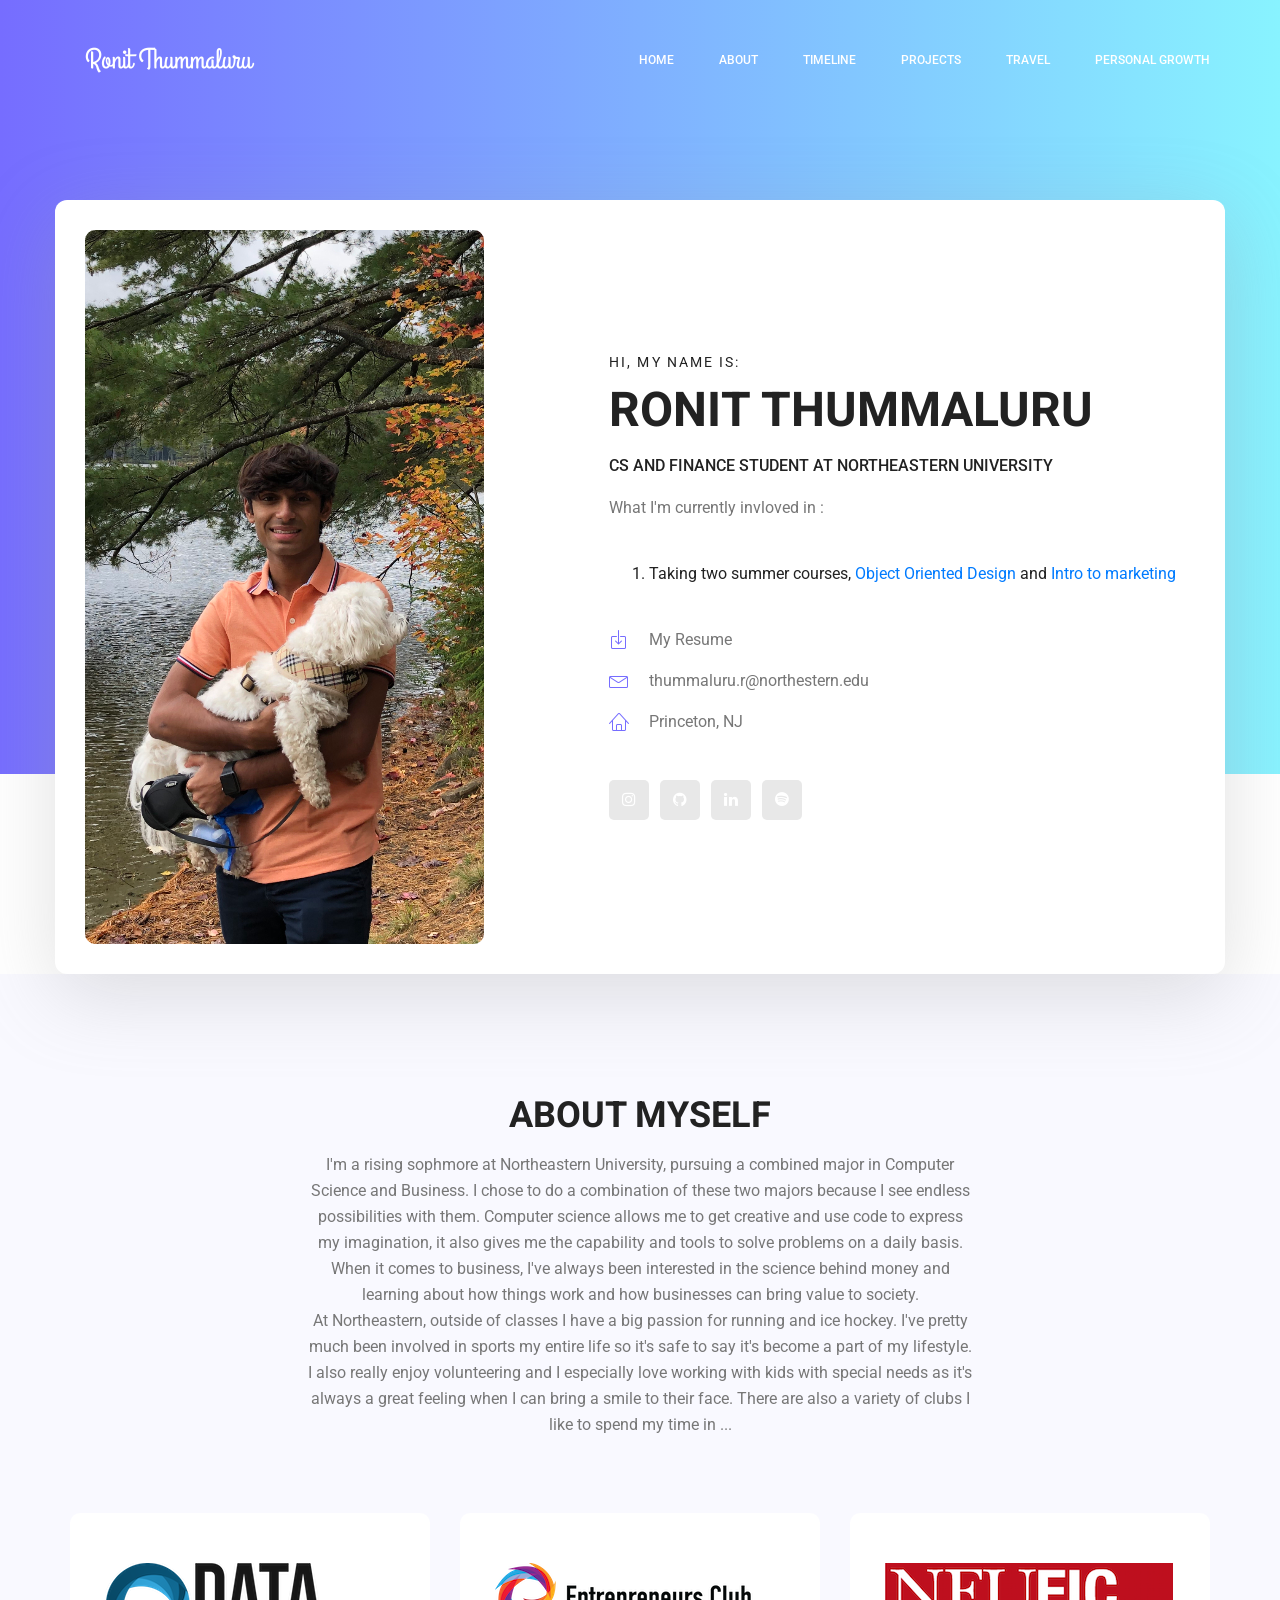
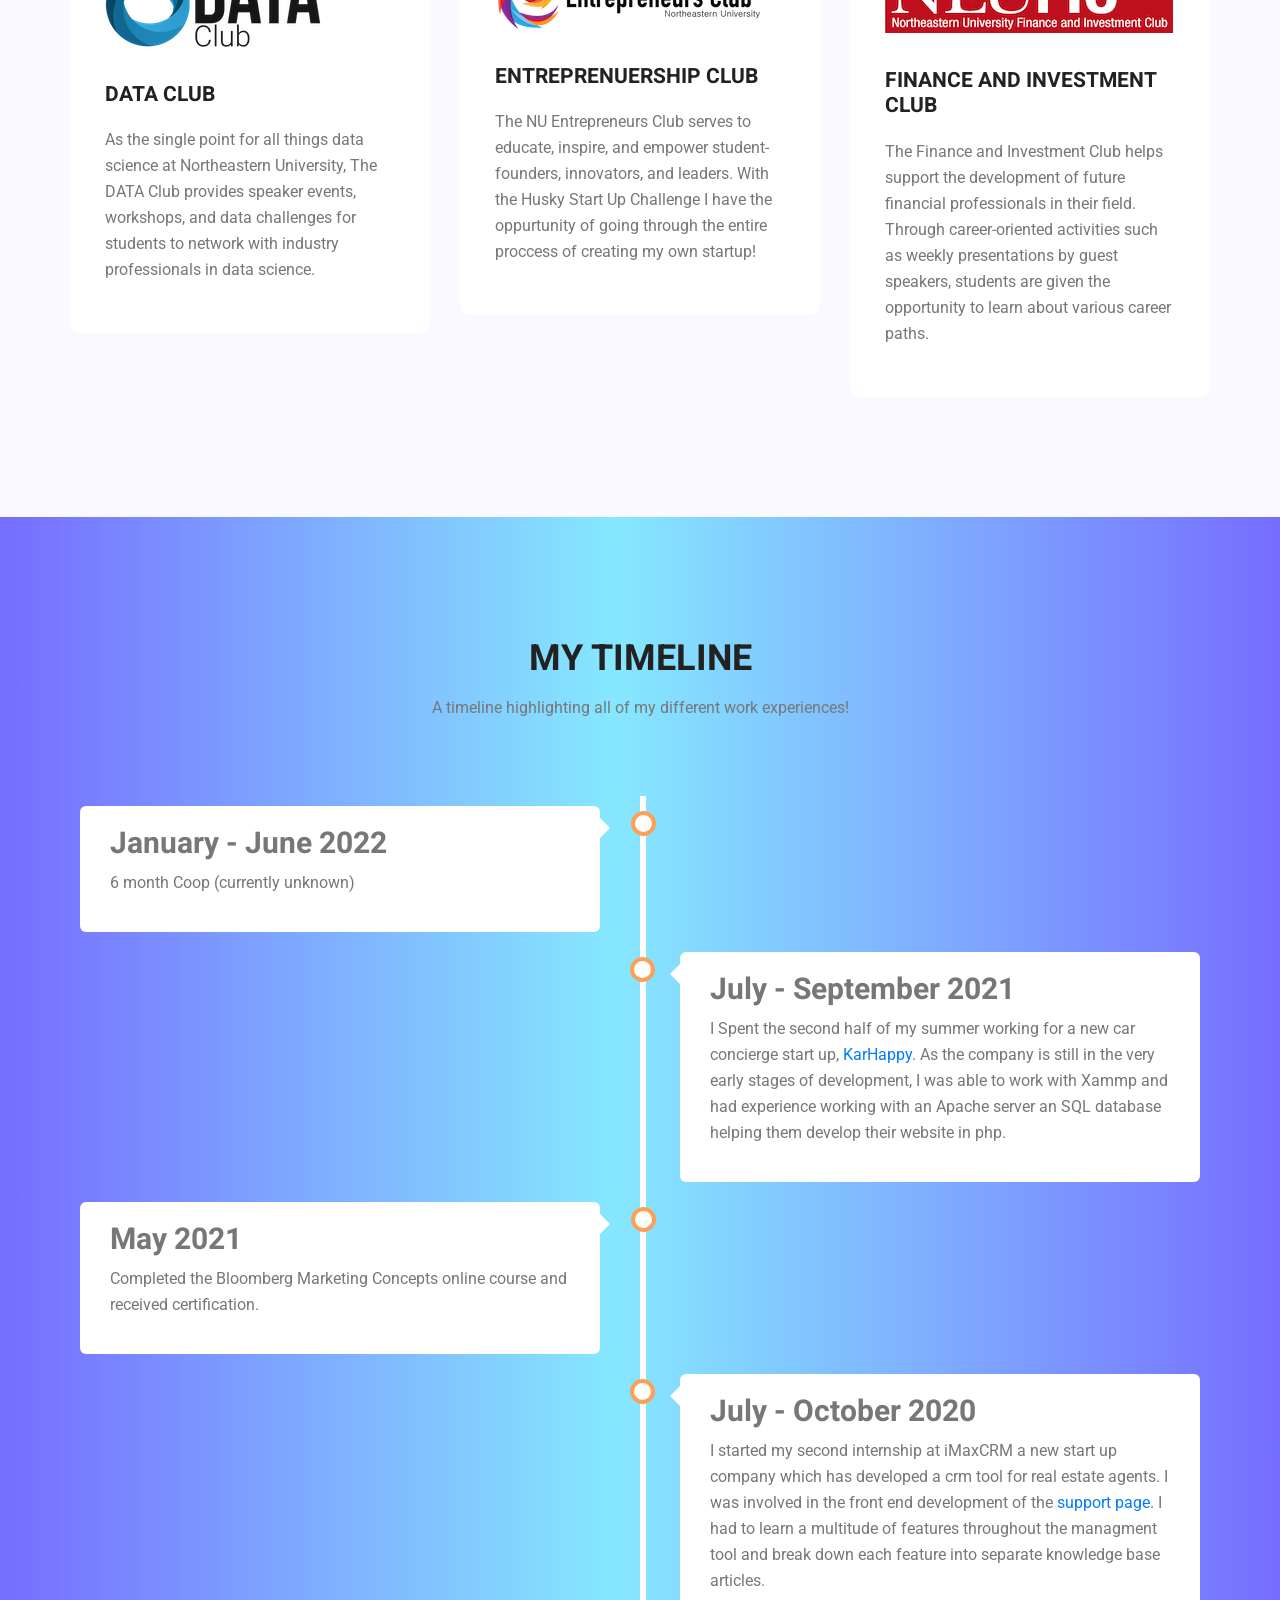
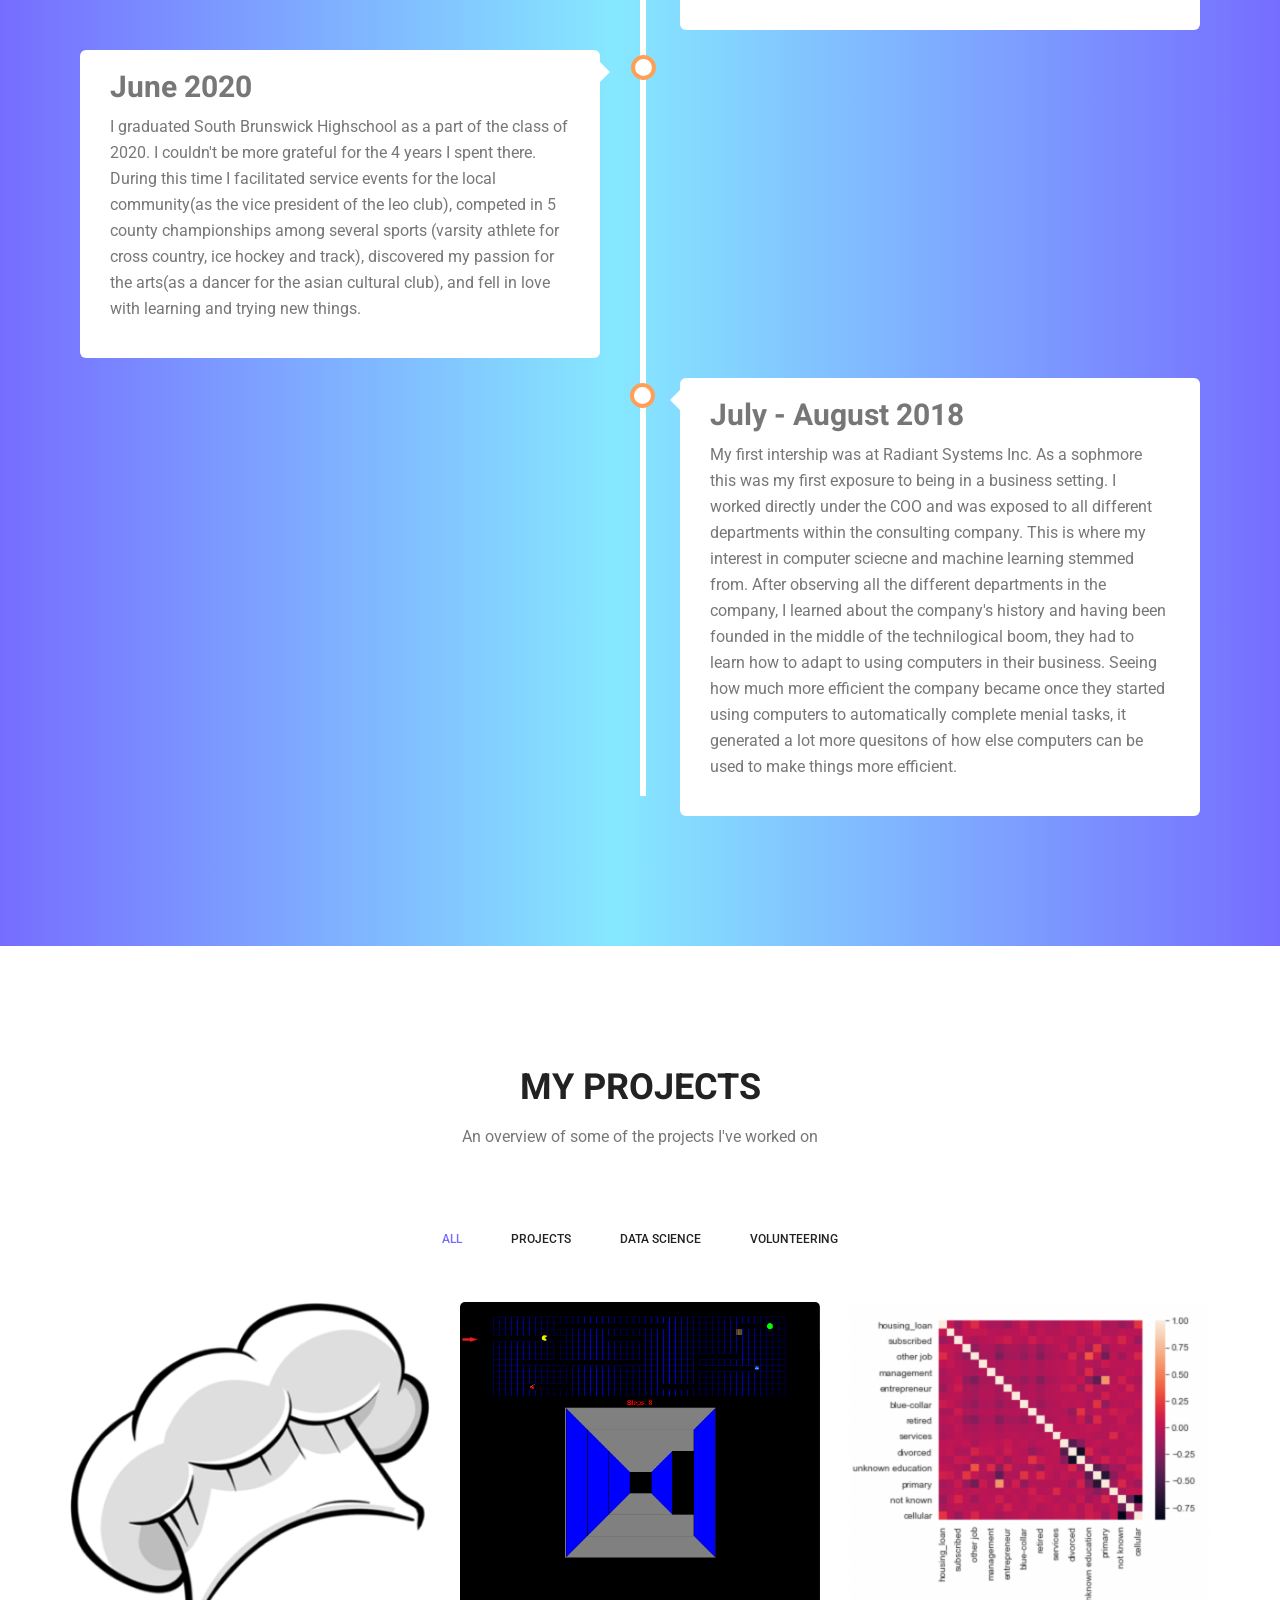
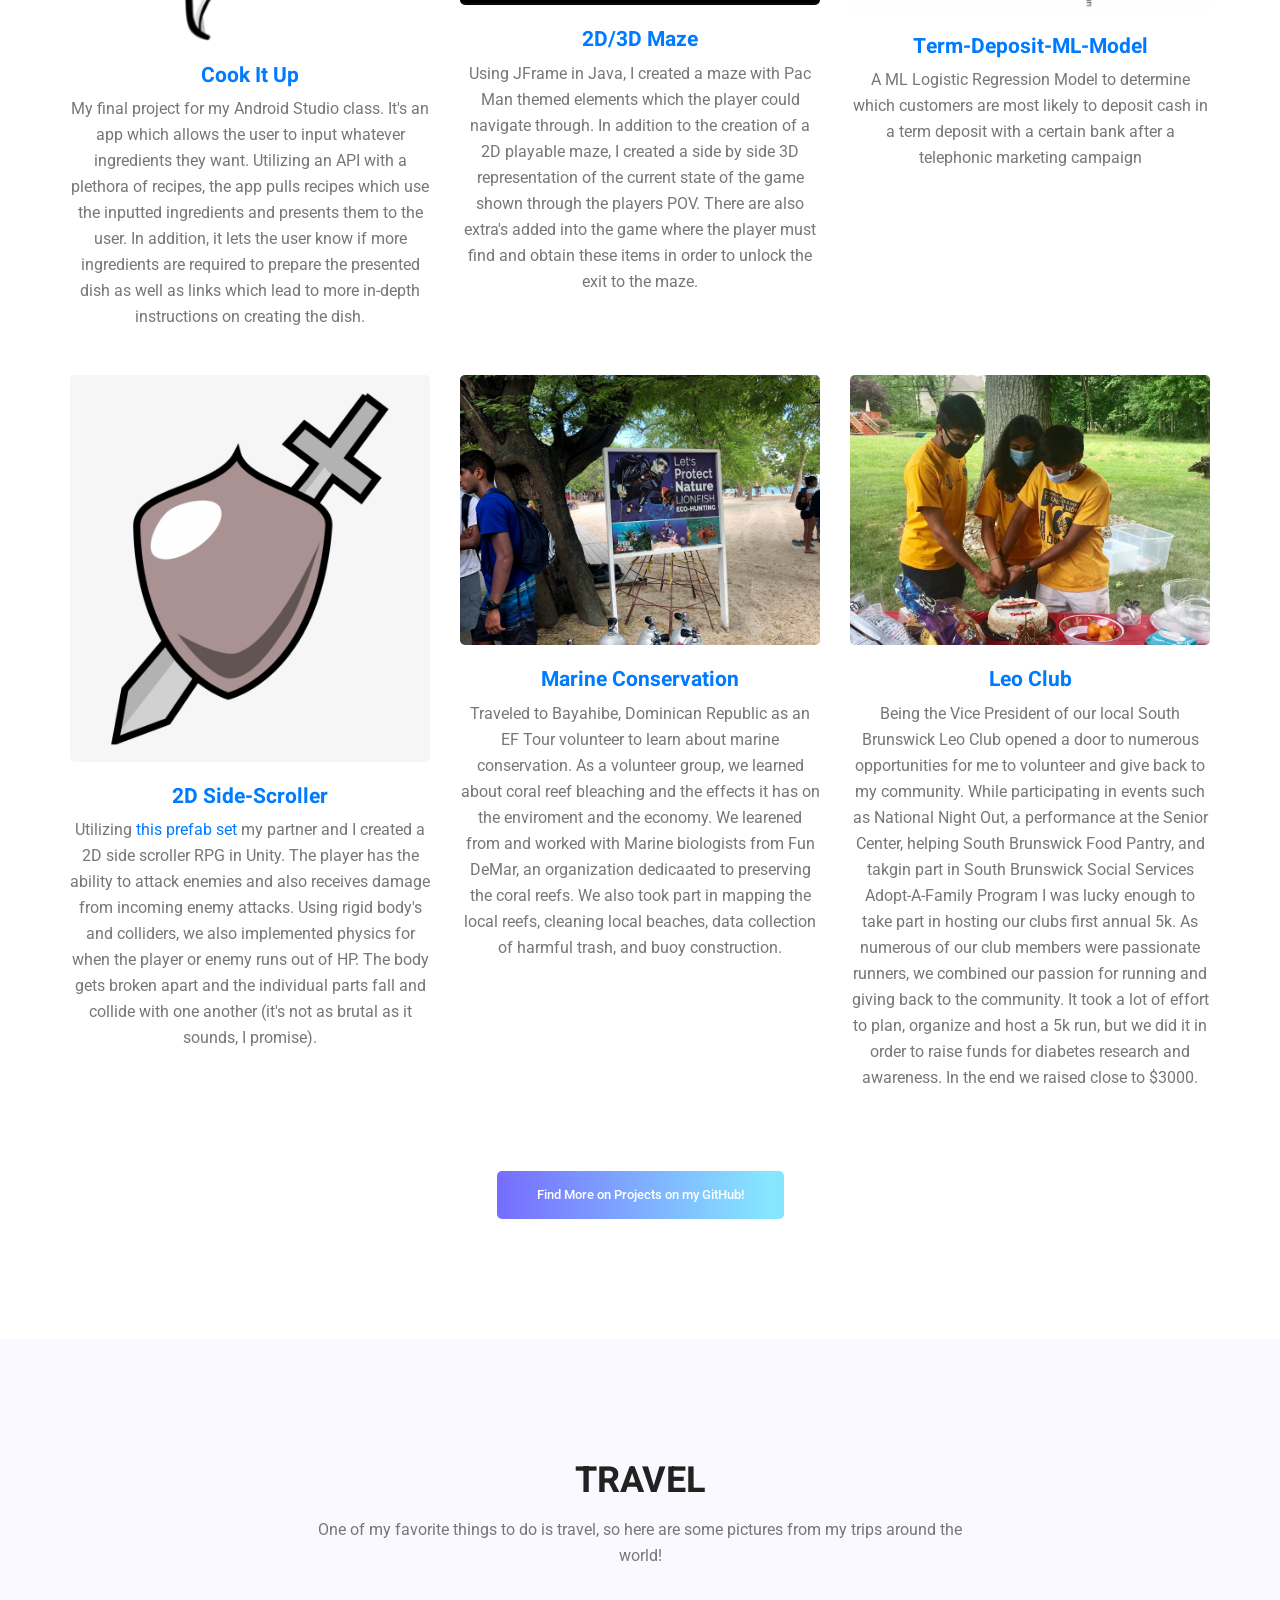
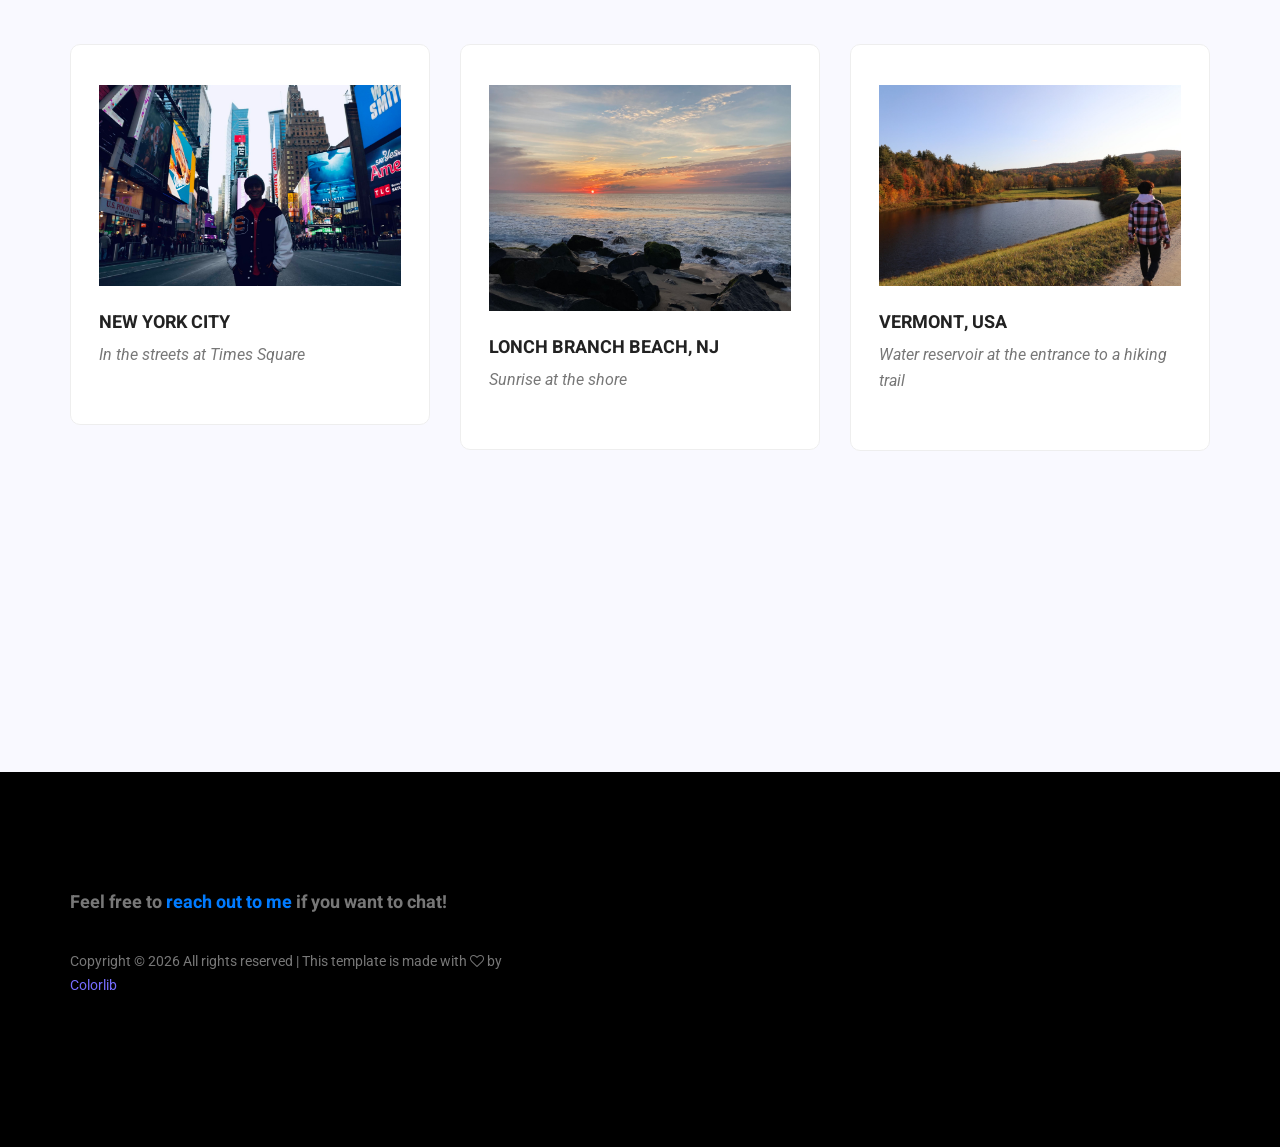
==== Website/index.html @ a4608caf "Uploading current base website Local files being uploaded from computer" ====
<!doctype html>
<html lang="en">

<head>
	<!-- Required meta tags -->
	<meta charset="utf-8">
	<meta name="viewport" content="width=device-width, initial-scale=1, shrink-to-fit=no">
	<link rel="icon" href="img/rt_new_logo.png" type="image/png">
	<title>Ronit Thummaluru</title>
	<!-- Bootstrap CSS -->
	<link rel="stylesheet" href="css/bootstrap.css">
	<link rel="stylesheet" href="vendors/linericon/style.css">
	<link rel="stylesheet" href="css/font-awesome.min.css">
	<link rel="stylesheet" href="vendors/owl-carousel/owl.carousel.min.css">
	<link rel="stylesheet" href="vendors/lightbox/simpleLightbox.css">
	<link rel="stylesheet" href="vendors/nice-select/css/nice-select.css">
	<link rel="stylesheet" href="vendors/animate-css/animate.css">
	<link rel="stylesheet" href="vendors/popup/magnific-popup.css">
	<link rel="stylesheet" href="vendors/flaticon/flaticon.css">
	<!-- main css -->
	<link rel="stylesheet" href="css/style.css">
	<link rel="stylesheet" href="css/responsive.css">
</head>

<body>

	<!--================Header Menu Area =================-->
	<header class="header_area">
		<div class="main_menu">
			<nav class="navbar navbar-expand-lg navbar-light">
				<div class="container box_1620">
					<!-- Brand and toggle get grouped for better mobile display -->
					<a class="navbar-brand logo_h" href="index.html"><img src="img/header logo.png" alt=""></a>
					<button class="navbar-toggler" type="button" data-toggle="collapse"
						data-target="#navbarSupportedContent" aria-controls="navbarSupportedContent"
						aria-expanded="false" aria-label="Toggle navigation">
						<span class="icon-bar"></span>
						<span class="icon-bar"></span>
						<span class="icon-bar"></span>
					</button>
					<!-- Collect the nav links, forms, and other content for toggling -->
					<div class="collapse navbar-collapse offset" id="navbarSupportedContent">
						<ul class="nav navbar-nav menu_nav ml-auto">
							<li class="nav-item active"><a class="nav-link" href="#home_section">Home</a></li>
							<li class="nav-item"><a class="nav-link" href="#about_section">About</a></li>
							<li class="nav-item"><a class="nav-link" href="#timeline_section">Timeline</a></li>
							<li class="nav-item"><a class="nav-link" href="#portfolio_section">Projects</a></li>
							<li class="nav-item"><a class="nav-link" href="#travel_section">Travel</a></li>
							<li class="nav-item"><a class="nav-link" href="blog.html">Personal growth</a></li>
						</ul>
					</div>
				</div>
			</nav>
		</div>
	</header>
	<!--================Header Menu Area =================-->

	<!--================Home Banner Area =================-->
	<section id="home_section" class="home_banner_area">
		<div class="container box_1620">
			<div class="banner_inner d-flex align-items-center">
				<div class="banner_content">
					<div class="media">
						<div class="d-flex">
							<img src="img/new website pic.png" alt="">
						</div>
						<div class="media-body">
							<div class="personal_text">
								<h6>Hi, my name is:</h6>
								<h3>Ronit Thummaluru</h3>
								<h4>CS and Finance Student at Northeastern University</h4>
								<p> What I'm currently invloved in :  
									<ol>
										<li>Taking two summer courses, <a href="https://course.ccs.neu.edu/cs3500f18/#%28part._info%29">Object Oriented Design</a> and <a href="http://catalog.northeastern.edu/course-descriptions/mktg/">Intro to marketing</a></li>
									</ol>
								</p>
								<ul class="list basic_info">
									<li><a href="https://drive.google.com/file/d/1VX0NlQzXDCG7_oOg8IpujEcG4RYWqBuw/view?usp=sharing"><i
												class="lnr lnr-enter-down"></i>My Resume</a></li>
									<li><a href="mailto:thummaluru.r@northeastern.edu"><i
												class="lnr lnr-envelope"></i>thummaluru.r@northestern.edu</a></li>
									<li><a href="#"><i class="lnr lnr-home"></i>Princeton, NJ</a>
									</li>
								</ul>
								<ul class="list personal_social">
									<li><a href="https://www.instagram.com/ronitt16_/"><i class="fa fa-instagram"></i></a>
									</li>
									<li><a href="https://github.com/ronitthummaluru"><i class="fa fa-github"></i></a></li>
									<li><a href="https://www.linkedin.com/in/ronit-thummaluru-2505101ab/"><i class="fa fa-linkedin"></i></a>
									</li>
									<li><a
											href="https://open.spotify.com/user/ronit.thummaluru">
											<i class="fa fa-spotify"></i></a></li>
								</ul>
							</div>
						</div>
					</div>
				</div>
			</div>
		</div>
	</section>
	<!--================End Home Banner Area =================-->

	<!--================About Area =================-->
	<section id="about_section" class="feature_area p_120">
		<div class="container">
			<div class="main_title">
				<h2>About Myself</h2>
				<p>I'm a rising sophmore at Northeastern University, pursuing a combined major in Computer Science and Business. I chose to do a combination
					of these two majors because I see endless possibilities with them. Computer science allows me to get creative and use code to express
					my imagination, it also gives me the capability and tools to solve problems on a daily basis. When it comes to business, I've always
					been interested in the science behind money and learning about how things work and how businesses can bring value to society.
				</p>
				<p>At Northeastern, outside of classes I have a big passion for running and ice hockey. I've pretty much been involved in sports my entire life so it's 
					safe to say it's become a part of my lifestyle. I also really enjoy volunteering and I especially love working with kids 
					with special needs as it's always a great feeling when I can bring a smile to their face. There are also a variety of clubs I like to spend my time in ...
				</p>
			</div>
			<div class="feature_inner row">
				<div class="col-lg-4 col-md-6">
					<div class="feature_item">
						<img src="img/data club logo.png" alt="">
						<h4 style="margin-top: 35px;">Data Club</h4>
						<p>As the single point for all things data science at Northeastern University, The DATA Club provides speaker events, 
							workshops, and data challenges for students to network with industry professionals in data science. 
						</p>
					</div>
				</div>
				<div class="col-lg-4 col-md-6">
					<div class="feature_item">
						<img src="img/eclub logo.png" alt="">
						<h4 style="margin-top: 35px;">Entreprenuership Club</h4>
						<p>The NU Entrepreneurs Club serves to educate, inspire, and empower student-founders, innovators, and leaders.
							With the Husky Start Up Challenge I have the oppurtunity of going through the entire proccess of creating my own startup!
						</p>
					</div>
				</div>
				<div class="col-lg-4 col-md-6">
					<div class="feature_item">
						<img src="img/neu fic logo.png" alt="">
						<h4 style="margin-top: 35px;">Finance and Investment club</h4>
						<p>The Finance and Investment Club helps support the development of future financial professionals in their field. Through career-oriented activities 
							such as weekly presentations by guest speakers, students are given the opportunity to learn about various career paths.</p>
					</div>
				</div>
			</div>
		</div>
	</section>
	<!--================End About Area =================-->

	<!--================Timeline Area =================-->
	<section id="timeline_section" class="testimonials_area p_120" style="background-image: linear-gradient(to right, #766dff 0%, #86e8ff 48%, #766dff 100%);">
		<div class="main_title">
			<h2>My Timeline</h2>
			<p>A timeline highlighting all of my different work experiences!</p>
		</div>
		<div class="timeline">
			<div class="timecontainer left">
			  <div class="timelinecontent">
				<h2>January - June 2022 </h2>
				<p>6 month Coop (currently unknown)</p>
			  </div>
			</div>
			<div class="timecontainer right">
			  <div class="timelinecontent">
				<h2>July - September 2021</h2>
				<p>I Spent the second half of my summer working for a new car concierge start up, <a href="https://www.karhappy.com/site/#">KarHappy</a>. As the company is still in the very
					early stages of development, I was able to work with Xammp and had experience working with an Apache server an SQL database
					helping them develop their website in php. 
				</p>
			  </div>
			</div>
			<div class="timecontainer left">
				<div class="timelinecontent">
				  <h2>May 2021</h2>
				  <p>Completed the Bloomberg Marketing Concepts online course and received certification.</p>
				</div>
			  </div>
		
		 <div class="timecontainer right">
			<div class="timelinecontent">
			  <h2>July - October 2020</h2>
			  <p>I started my second internship at iMaxCRM a new start up company which has developed a crm tool for real estate agents.
				I was involved in the front end development of the <a href="https://imaxcrm.com/help/">support page.</a>
				I had to learn a multitude of features throughout the managment tool and break down each feature into separate knowledge base articles.
			  </p>
			</div>
		 </div>

			<div class="timecontainer left">
				<div class="timelinecontent">
				  <h2>June 2020</h2>
				  <p>I graduated South Brunswick Highschool as a part of the class of 2020. I couldn't be more grateful for the 4 years I spent there.
					During this time I facilitated service events for the local community(as the vice president of the leo club),  
					competed in 5 county championships among several sports (varsity athlete for cross country, ice hockey and track), discovered my passion for the arts(as a dancer for the asian cultural club),
					and fell in love with learning and trying new things.
				  </p>
				</div>
			</div>

			<div class="timecontainer right">
				<div class="timelinecontent">
				  <h2>July - August 2018</h2>
				  <p>My first intership was at Radiant Systems Inc. As a sophmore this was my first exposure to being in a business setting. I worked directly under the COO
					and was exposed to all different departments within the consulting company. This is where my interest in computer sciecne and machine learning stemmed from. After 
					observing all the different departments in the company, I learned about the company's history and having been founded in the middle of the technilogical boom, they had to learn how to
					adapt to using computers in their business. Seeing how much more efficient the company became once they started using computers to automatically complete menial tasks,
					it generated a lot more quesitons of how else computers can be used to make things more efficient. 
				  </p>
				</div>
			 </div>
		  </div>
	</section>
	<!--================End Timeline Area =================-->


	<!--================Projects Area =================-->
	<section id="portfolio_section" class="home_gallery_area p_120">
		<div class="container">
			<div class="main_title">
				<h2>My Projects</h2>
				<p>An overview of some of the projects I've worked on</p>
			</div>
			<div class="isotope_fillter">
				<ul class="gallery_filter list">
					<li class="active" data-filter="*"><a href="#">All</a></li>
					<li data-filter=".projects"><a href="#">Projects</a></li>
					<li data-filter=".data-science"><a href="#">Data Science</a></li>
					<li data-filter=".volunteering"><a href="#">Volunteering</a></li>
				</ul>
			</div>
		</div>
		<div class="container">
			<div class="gallery_f_inner row imageGallery1">
				<div class="col-lg-4 col-md-4 col-sm-6 projects">
					<div class="h_gallery_item">
						<div class="g_img_item">
							<img class="img-fluid" src="img/gallery/chefhat.png" alt="">
							<a class="light" href="mg/gallery/chefhat.png"><img src="img/gallery/icon.png"
									alt=""></a>
						</div>
						<div class="g_item_text">
							<h4><a href="https://github.com/ronitthummaluru/Cook-It-Up">Cook It Up</a></h4>
							<p>My final project for my Android Studio class. It's an app which allows the user to input whatever ingredients they want. Utilizing
								an API with a plethora of recipes, the app pulls recipes which use the inputted ingredients and presents them to the user. In addition,
							it lets the user know if more ingredients are required to prepare the presented dish as well as links which lead to more in-depth instructions
						on creating the dish.  </p>
						</div>
					</div>
					
				</div>
				<div class="col-lg-4 col-md-4 col-sm-6 projects">
					<div class="h_gallery_item">
						<div class="g_img_item">
							<img class="img-fluid" src="img/experiences/maze img.png" alt="">
							<a class="light" href="img/experiences/maze img.png"><img src="img/gallery/icon.png"
									alt=""></a>
						</div>
						<div class="g_item_text">
							<h4><a href="https://github.com/ronitthummaluru/Pac-Man-Maze">2D/3D Maze</a></h4>
							<p>Using JFrame in Java, I created a maze with Pac Man themed elements which the player could navigate through. In addition to the 
								creation of a 2D playable maze, I created a side by side 3D representation of the current state of the game shown through the 
							players POV. There are also extra's added into the game where the player must find and obtain these items in order to unlock the exit
							to the maze. </p>
						</div>
					</div>
				</div>
				<div class="col-lg-4 col-md-4 col-sm-6 data-science">
					<div class="h_gallery_item">
						<div class="g_img_item">
							<img class="img-fluid" src="img/experiences/dspic.png" alt="">
							<a class="light" href="img/experiences/dspic.png"><img src="img/gallery/icon.png"
									alt=""></a>
						</div>
						<div class="g_item_text">
							<h4><a href="https://github.com/ronitthummaluru/Term-Deposit-ML-Model">Term-Deposit-ML-Model</a></h4>
							<p>A ML Logistic Regression Model to determine which customers are most likely to deposit cash in a term deposit with a certain bank after a telephonic marketing campaign</p>
						</div>
					</div>
				</div>
				<div class="col-lg-4 col-md-4 col-sm-6 projects">
					<div class="h_gallery_item">
						<div class="g_img_item">
							<img class="img-fluid" src="img/experiences/rpg img.png" alt="">
							<a class="light" href="img/experiences/rpg img.png"><img src="img/gallery/icon.png"
									alt=""></a>
						</div>
						<div class="g_item_text">
							<h4><a href="https://github.com/ronitthummaluru/Hero-2D-Sidescroller">2D Side-Scroller</a></h4>
							<p>Utilizing <a href="https://assetstore.unity.com/packages/2d/characters/heroes-and-villains-fantasy-2d-pack-26881#content">this prefab set</a> my partner and I created 
							a 2D side scroller RPG in Unity. The player has the ability to attack enemies and also receives damage from incoming enemy attacks. Using rigid body's and 
						 colliders, we also implemented physics for when the player or enemy runs out of HP. The body gets broken apart and the individual parts fall and collide with one another
						(it's not as brutal as it sounds, I promise).</p>
						</div>
					</div>
				</div>
				<div class="col-lg-4 col-md-4 col-sm-6 volunteering">
					<div class="h_gallery_item">
						<div class="g_img_item">
							<img class="img-fluid" src="img/experiences/dr trip.jpeg" alt="">
							<a class="light" href="img/experiences/dr trip.jpeg"><img src="img/gallery/icon.png"
									alt=""></a>
						</div>
						<div class="g_item_text">
							<h4><a href="https://www.instagram.com/sbhs_dr_marine_conservation/">Marine Conservation</a></h4>
							<p>Traveled to Bayahibe, Dominican Republic as an EF Tour volunteer to learn about marine conservation. As a volunteer group, we learned about 
								coral reef bleaching and the effects it has on the enviroment and the economy. We learened from and worked with Marine biologists from Fun DeMar, an 
								organization dedicaated to preserving the coral reefs. We also took part in mapping the local reefs, cleaning local beaches, data collection of harmful 
								trash, and buoy construction. 
							</p>
						</div>
					</div>
				</div>
				<div class="col-lg-4 col-md-4 col-sm-6 volunteering">
					<div class="h_gallery_item">
						<div class="g_img_item">
							<img class="img-fluid" src="img/experiences/leo club img.jpeg" alt="">
							<a class="light" href="img/experiences/leo club img.jpeg"><img src="img/gallery/icon.png"
									alt=""></a>
						</div>
						<div class="g_item_text">
							<h4><a href="https://www.tapinto.net/sections/giving-back/articles/youth-graduates-of-south-brunswick-leo-club-get-virtual-honors">Leo Club</a></h4>
							<p>Being the Vice President of our local South Brunswick Leo Club opened a door to numerous opportunities for me to volunteer and give back
								to my community. While participating in events such as National Night Out, a performance at the Senior Center, helping South Brunswick Food Pantry, and takgin part in South Brunswick Social Services Adopt-A-Family Program 
							I was lucky enough to take part in hosting our clubs first annual 5k. As numerous of our club members were passionate runners, we combined our passion for running 
						and giving back to the community. It took a lot of effort to plan, organize and host a 5k run, but we did it in order to raise funds for diabetes research and awareness. In the end we raised close to $3000.</p>
						</div>
					</div>
				</div>
			</div>
			<div class="more_btn">
				<a class="main_btn" href="https://github.com/ronitthummaluru">Find More on Projects on my GitHub!</a>
			</div>
		</div>
	</section>
	<!--================End Projects Area =================-->

	<!--================Travel Area =================-->
	<section id="travel_section" class="testimonials_area p_120">
		<div class="container">
			<div class="main_title">
				<h2>Travel</h2>
				<p>One of my favorite things to do is travel, so here are some pictures from my trips around the world!</p>
			</div>
			<div class="testi_inner">
				<div class="testi_slider owl-carousel">
					<div class="item">
						<div class="testi_item">
							<img src="./img/travel/nyc.jpeg" /><br />
							<h4>New York City</h4>
							<p>In the streets at Times Square</p>
						</div>
					</div>
					<div class="item">
						<div class="testi_item">
							<img src="./img/travel/long branch.jpeg" /><br />
							<h4>Lonch Branch Beach, NJ</h4>
							<p>Sunrise at the shore</p>
						</div>
					</div>
					<div class="item">
						<div class="testi_item">
							<img src="./img/travel/vermont.jpeg" /><br />
							<h4>Vermont, USA</h4>
							<p>Water reservoir at the entrance to a hiking trail</p>
						</div>
					</div>
					<div class="item">
						<div class="testi_item">
							<img src="./img/travel/yellowstone.jpeg" /><br />
							<h4>Yellowstone, WY, USA</h4>
							<p>A huge geyeser seen from a distance</p>
						</div>
					</div>
					<div class="item">
						<div class="testi_item">
							<img src="./img/travel/horshoe bend.jpeg" /><br />
							<h4>Page, AZ, USA</h4>
							<p>On the edge of the horseshoe bend</p>
						</div>
					</div>
					<div class="item">
						<div class="testi_item">
							<img src="./img/travel/bryce canyon.jpeg" /><br />
							<h4>Bryce Canyon, UT, USA</h4>
							<p>Overlooking the canyon at the top after completeing the trek through</p>
						</div>
					</div>
					<div class="item">
						<div class="testi_item">
							<img src="./img/travel/santorini.jpeg" /><br />
							<h4>Santorini, Greece</h4>
							<p>Celebrating Greece</p>
						</div>
					</div>
					<div class="item">
						<div class="testi_item">
							<img src="./img/travel/athens.jpeg" /><br />
							<h4>Athens, Greece</h4>
							<p>Posing in front The Parthenon, one of many ancient builidngs in The Acropolis of Athens</p>
						</div>
					</div>
					<div class="item">
						<div class="testi_item">
							<img src="./img/travel/mount arenal.jpeg" /><br />
							<h4>Mount Arenal, Costa Rica</h4>
							<p>The volcano, Arenal, can be seen in the distance from a close by hiking trail</p>
						</div>
					</div>
					<div class="item">
						<div class="testi_item">
							<img src="./img/travel/san jose.jpeg" /><br />
							<h4>San Jose, Costa Rica</h4>
							<p>Pictured with a sign which reads out San Jose's brand, "SJO Vive"</p>
						</div>
					</div>
					<div class="item">
						<div class="testi_item">
							<img src="./img/travel/bayahibe.jpeg" /><br />
							<h4>La Romana, Dominican Republic</h4>
							<p>Welcoming sign of Bayahibe at the entrance to the town</p>
						</div>
					</div>
					<div class="item">
						<div class="testi_item">
							<img src="./img/travel/boston.jpeg" /><br />
							<h4>Boston, MA</h4>
							<p>Graffiti alley in Cambridge</p>
						</div>
					</div>
					<div class="item">
						<div class="testi_item">
							<img src="./img/travel/lake placid.jpeg" /><br />
							<h4>Lake Placid, NY, USA</h4>
							<p>Playing pond hockey on the frozen lake</p>
						</div>
					</div>
					<div class="item">
						<div class="testi_item">
							<img src="./img/travel/vancouver.jpeg" /><br />
							<h4>Vancouver, BC, Canada</h4>
							<p>In the heart of the city</p>
						</div>
					</div>
					<div class="item">
						<div class="testi_item">
							<img src="./img/travel/victoria.jpeg" /><br />
							<h4>Victoria, BC, Canada</h4>
							<p>View of Buschart Gardens</p>
						</div>
					</div>
					<div class="item">
						<div class="testi_item">
							<img src="./img/travel/seattle.jpeg" /><br />
							<h4>Seattle, WA, USA</h4>
							<p>Large sign for the Pike Place Market with numerous food stalls surrounding it</p>
						</div>
					</div>
					<div class="item">
						<div class="testi_item">
							<img src="./img/travel/chicago.jpeg" /><br />
							<h4>Chicago, IL, USA</h4>
							<p>In front of Micahel Jordans signature steakhouse</p>
						</div>
					</div>
					<div class="item">
						<div class="testi_item">
							<img src="./img/travel/gettysburg.jpeg" /><br />
							<h4>Gettysburg, PA, USA</h4>
							<p>Visited the battle of gettysburg battlefield to learn about the history behind the site</p>
						</div>
					</div>
					<div class="item">
						<div class="testi_item">
							<img src="./img/travel/madrid.jpeg" /><br />
							<h4>Madrid, Spain</h4>
							<p>In the heart of Plaza mayor</p>
						</div>
					</div>
					<div class="item">
						<div class="testi_item">
							<img src="./img/travel/barcelona.jpeg" /><br />
							<h4>Barcelona, Spain</h4>
							<p>In front of La Sagrada Familia</p>
						</div>
					</div>
				</div>
			</div>
		</div>
	</section>
	<!--================End Travel Area =================-->


	<!--================Footer Area =================-->
	<footer class="footer_area p_120">
		<div class="container">
			<div class="row footer_inner">
				<div class="col-lg-5 col-sm-6">
					<aside class="f_widget ab_widget">
						<div class="f_title">
							<h4>Feel free to <a href="mailto:thummaluru.r@northeastern.edu">reach out to me</a> if you want to chat!
								
							</h4>
						</div>
					
						<p>
							<!-- Link back to Colorlib can't be removed. Template is licensed under CC BY 3.0. -->
							Copyright &copy;
							<script>document.write(new Date().getFullYear());</script> All rights reserved | This
							template is made with <i class="fa fa-heart-o" aria-hidden="true"></i> by <a
								href="https://colorlib.com" target="_blank">Colorlib</a>
							<!-- Link back to Colorlib can't be removed. Template is licensed under CC BY 3.0. -->
						</p>
					</aside>
				</div>
			</div>
		</div>
	</footer>
	<!--================End Footer Area =================-->

	<!-- Optional JavaScript -->
	<!-- jQuery first, then Popper.js, then Bootstrap JS -->
	<script src="js/jquery-3.3.1.min.js"></script>
	<script src="js/popper.js"></script>
	<script src="js/bootstrap.min.js"></script>
	<script src="js/stellar.js"></script>
	<script src="vendors/lightbox/simpleLightbox.min.js"></script>
	<script src="vendors/nice-select/js/jquery.nice-select.min.js"></script>
	<script src="vendors/isotope/imagesloaded.pkgd.min.js"></script>
	<script src="vendors/isotope/isotope.pkgd.min.js"></script>
	<script src="vendors/owl-carousel/owl.carousel.min.js"></script>
	<script src="vendors/popup/jquery.magnific-popup.min.js"></script>
	<script src="js/jquery.ajaxchimp.min.js"></script>
	<script src="vendors/counter-up/jquery.waypoints.min.js"></script>
	<script src="vendors/counter-up/jquery.counterup.min.js"></script>
	<script src="js/mail-script.js"></script>
	<script src="js/theme.js"></script>
</body>

</html>
---- Website/vendors/linericon/style.css ----
@font-face {
	font-family: 'Linearicons-Free';
	src:url('fonts/Linearicons-Free.eot?w118d');
	src:url('fonts/Linearicons-Free.eot?#iefixw118d') format('embedded-opentype'),
		url('fonts/Linearicons-Free.woff2?w118d') format('woff2'),
		url('fonts/Linearicons-Free.woff?w118d') format('woff'),
		url('fonts/Linearicons-Free.ttf?w118d') format('truetype'),
		url('fonts/Linearicons-Free.svg?w118d#Linearicons-Free') format('svg');
	font-weight: normal;
	font-style: normal;
}

.lnr {
	font-family: 'Linearicons-Free';
	speak: none;
	font-style: normal;
	font-weight: normal;
	font-variant: normal;
	text-transform: none;
	line-height: 1;

	/* Better Font Rendering =========== */
	-webkit-font-smoothing: antialiased;
	-moz-osx-font-smoothing: grayscale;
}

.lnr-home:before {
	content: "\e800";
}
.lnr-apartment:before {
	content: "\e801";
}
.lnr-pencil:before {
	content: "\e802";
}
.lnr-magic-wand:before {
	content: "\e803";
}
.lnr-drop:before {
	content: "\e804";
}
.lnr-lighter:before {
	content: "\e805";
}
.lnr-poop:before {
	content: "\e806";
}
.lnr-sun:before {
	content: "\e807";
}
.lnr-moon:before {
	content: "\e808";
}
.lnr-cloud:before {
	content: "\e809";
}
.lnr-cloud-upload:before {
	content: "\e80a";
}
.lnr-cloud-download:before {
	content: "\e80b";
}
.lnr-cloud-sync:before {
	content: "\e80c";
}
.lnr-cloud-check:before {
	content: "\e80d";
}
.lnr-database:before {
	content: "\e80e";
}
.lnr-lock:before {
	content: "\e80f";
}
.lnr-cog:before {
	content: "\e810";
}
.lnr-trash:before {
	content: "\e811";
}
.lnr-dice:before {
	content: "\e812";
}
.lnr-heart:before {
	content: "\e813";
}
.lnr-star:before {
	content: "\e814";
}
.lnr-star-half:before {
	content: "\e815";
}
.lnr-star-empty:before {
	content: "\e816";
}
.lnr-flag:before {
	content: "\e817";
}
.lnr-envelope:before {
	content: "\e818";
}
.lnr-paperclip:before {
	content: "\e819";
}
.lnr-inbox:before {
	content: "\e81a";
}
.lnr-eye:before {
	content: "\e81b";
}
.lnr-printer:before {
	content: "\e81c";
}
.lnr-file-empty:before {
	content: "\e81d";
}
.lnr-file-add:before {
	content: "\e81e";
}
.lnr-enter:before {
	content: "\e81f";
}
.lnr-exit:before {
	content: "\e820";
}
.lnr-graduation-hat:before {
	content: "\e821";
}
.lnr-license:before {
	content: "\e822";
}
.lnr-music-note:before {
	content: "\e823";
}
.lnr-film-play:before {
	content: "\e824";
}
.lnr-camera-video:before {
	content: "\e825";
}
.lnr-camera:before {
	content: "\e826";
}
.lnr-picture:before {
	content: "\e827";
}
.lnr-book:before {
	content: "\e828";
}
.lnr-bookmark:before {
	content: "\e829";
}
.lnr-user:before {
	content: "\e82a";
}
.lnr-users:before {
	content: "\e82b";
}
.lnr-shirt:before {
	content: "\e82c";
}
.lnr-store:before {
	content: "\e82d";
}
.lnr-cart:before {
	content: "\e82e";
}
.lnr-tag:before {
	content: "\e82f";
}
.lnr-phone-handset:before {
	content: "\e830";
}
.lnr-phone:before {
	content: "\e831";
}
.lnr-pushpin:before {
	content: "\e832";
}
.lnr-map-marker:before {
	content: "\e833";
}
.lnr-map:before {
	content: "\e834";
}
.lnr-location:before {
	content: "\e835";
}
.lnr-calendar-full:before {
	content: "\e836";
}
.lnr-keyboard:before {
	content: "\e837";
}
.lnr-spell-check:before {
	content: "\e838";
}
.lnr-screen:before {
	content: "\e839";
}
.lnr-smartphone:before {
	content: "\e83a";
}
.lnr-tablet:before {
	content: "\e83b";
}
.lnr-laptop:before {
	content: "\e83c";
}
.lnr-laptop-phone:before {
	content: "\e83d";
}
.lnr-power-switch:before {
	content: "\e83e";
}
.lnr-bubble:before {
	content: "\e83f";
}
.lnr-heart-pulse:before {
	content: "\e840";
}
.lnr-construction:before {
	content: "\e841";
}
.lnr-pie-chart:before {
	content: "\e842";
}
.lnr-chart-bars:before {
	content: "\e843";
}
.lnr-gift:before {
	content: "\e844";
}
.lnr-diamond:before {
	content: "\e845";
}
.lnr-linearicons:before {
	content: "\e846";
}
.lnr-dinner:before {
	content: "\e847";
}
.lnr-coffee-cup:before {
	content: "\e848";
}
.lnr-leaf:before {
	content: "\e849";
}
.lnr-paw:before {
	content: "\e84a";
}
.lnr-rocket:before {
	content: "\e84b";
}
.lnr-briefcase:before {
	content: "\e84c";
}
.lnr-bus:before {
	content: "\e84d";
}
.lnr-car:before {
	content: "\e84e";
}
.lnr-train:before {
	content: "\e84f";
}
.lnr-bicycle:before {
	content: "\e850";
}
.lnr-wheelchair:before {
	content: "\e851";
}
.lnr-select:before {
	content: "\e852";
}
.lnr-earth:before {
	content: "\e853";
}
.lnr-smile:before {
	content: "\e854";
}
.lnr-sad:before {
	content: "\e855";
}
.lnr-neutral:before {
	content: "\e856";
}
.lnr-mustache:before {
	content: "\e857";
}
.lnr-alarm:before {
	content: "\e858";
}
.lnr-bullhorn:before {
	content: "\e859";
}
.lnr-volume-high:before {
	content: "\e85a";
}
.lnr-volume-medium:before {
	content: "\e85b";
}
.lnr-volume-low:before {
	content: "\e85c";
}
.lnr-volume:before {
	content: "\e85d";
}
.lnr-mic:before {
	content: "\e85e";
}
.lnr-hourglass:before {
	content: "\e85f";
}
.lnr-undo:before {
	content: "\e860";
}
.lnr-redo:before {
	content: "\e861";
}
.lnr-sync:before {
	content: "\e862";
}
.lnr-history:before {
	content: "\e863";
}
.lnr-clock:before {
	content: "\e864";
}
.lnr-download:before {
	content: "\e865";
}
.lnr-upload:before {
	content: "\e866";
}
.lnr-enter-down:before {
	content: "\e867";
}
.lnr-exit-up:before {
	content: "\e868";
}
.lnr-bug:before {
	content: "\e869";
}
.lnr-code:before {
	content: "\e86a";
}
.lnr-link:before {
	content: "\e86b";
}
.lnr-unlink:before {
	content: "\e86c";
}
.lnr-thumbs-up:before {
	content: "\e86d";
}
.lnr-thumbs-down:before {
	content: "\e86e";
}
.lnr-magnifier:before {
	content: "\e86f";
}
.lnr-cross:before {
	content: "\e870";
}
.lnr-menu:before {
	content: "\e871";
}
.lnr-list:before {
	content: "\e872";
}
.lnr-chevron-up:before {
	content: "\e873";
}
.lnr-chevron-down:before {
	content: "\e874";
}
.lnr-chevron-left:before {
	content: "\e875";
}
.lnr-chevron-right:before {
	content: "\e876";
}
.lnr-arrow-up:before {
	content: "\e877";
}
.lnr-arrow-down:before {
	content: "\e878";
}
.lnr-arrow-left:before {
	content: "\e879";
}
.lnr-arrow-right:before {
	content: "\e87a";
}
.lnr-move:before {
	content: "\e87b";
}
.lnr-warning:before {
	content: "\e87c";
}
.lnr-question-circle:before {
	content: "\e87d";
}
.lnr-menu-circle:before {
	content: "\e87e";
}
.lnr-checkmark-circle:before {
	content: "\e87f";
}
.lnr-cross-circle:before {
	content: "\e880";
}
.lnr-plus-circle:before {
	content: "\e881";
}
.lnr-circle-minus:before {
	content: "\e882";
}
.lnr-arrow-up-circle:before {
	content: "\e883";
}
.lnr-arrow-down-circle:before {
	content: "\e884";
}
.lnr-arrow-left-circle:before {
	content: "\e885";
}
.lnr-arrow-right-circle:before {
	content: "\e886";
}
.lnr-chevron-up-circle:before {
	content: "\e887";
}
.lnr-chevron-down-circle:before {
	content: "\e888";
}
.lnr-chevron-left-circle:before {
	content: "\e889";
}
.lnr-chevron-right-circle:before {
	content: "\e88a";
}
.lnr-crop:before {
	content: "\e88b";
}
.lnr-frame-expand:before {
	content: "\e88c";
}
.lnr-frame-contract:before {
	content: "\e88d";
}
.lnr-layers:before {
	content: "\e88e";
}
.lnr-funnel:before {
	content: "\e88f";
}
.lnr-text-format:before {
	content: "\e890";
}
.lnr-text-format-remove:before {
	content: "\e891";
}
.lnr-text-size:before {
	content: "\e892";
}
.lnr-bold:before {
	content: "\e893";
}
.lnr-italic:before {
	content: "\e894";
}
.lnr-underline:before {
	content: "\e895";
}
.lnr-strikethrough:before {
	content: "\e896";
}
.lnr-highlight:before {
	content: "\e897";
}
.lnr-text-align-left:before {
	content: "\e898";
}
.lnr-text-align-center:before {
	content: "\e899";
}
.lnr-text-align-right:before {
	content: "\e89a";
}
.lnr-text-align-justify:before {
	content: "\e89b";
}
.lnr-line-spacing:before {
	content: "\e89c";
}
.lnr-indent-increase:before {
	content: "\e89d";
}
.lnr-indent-decrease:before {
	content: "\e89e";
}
.lnr-pilcrow:before {
	content: "\e89f";
}
.lnr-direction-ltr:before {
	content: "\e8a0";
}
.lnr-direction-rtl:before {
	content: "\e8a1";
}
.lnr-page-break:before {
	content: "\e8a2";
}
.lnr-sort-alpha-asc:before {
	content: "\e8a3";
}
.lnr-sort-amount-asc:before {
	content: "\e8a4";
}
.lnr-hand:before {
	content: "\e8a5";
}
.lnr-pointer-up:before {
	content: "\e8a6";
}
.lnr-pointer-right:before {
	content: "\e8a7";
}
.lnr-pointer-down:before {
	content: "\e8a8";
}
.lnr-pointer-left:before {
	content: "\e8a9";
}
---- Website/vendors/lightbox/simpleLightbox.css ----
.slbOverlay, .slbWrapOuter, .slbWrap {
  position: fixed;
  top: 0;
  right: 0;
  bottom: 0;
  left: 0;
}

.slbOverlay {
  overflow: hidden;
  z-index: 2000;
  background-color: #000;
  opacity: 0.7;
  filter: alpha(opacity=70);
  -webkit-animation: slbOverlay 0.5s;
  -moz-animation: slbOverlay 0.5s;
  animation: slbOverlay 0.5s;
}

.slbWrapOuter {
  overflow-x: hidden;
  overflow-y: auto;
  z-index: 2010;
}

.slbWrap {
  position: absolute;
  text-align: center;
}

.slbWrap:before {
  content: "";
  display: inline-block;
  height: 100%;
  vertical-align: middle;
}

.slbContentOuter {
  display: inline-block;
  vertical-align: middle;
  margin: 0px auto;
  padding: 0 1em;
  box-sizing: border-box;
  z-index: 2020;
  text-align: left;
  max-width: 100%;
}

.slbContentEl .slbContentOuter {
  padding: 5em 1em;
}

.slbContent {
  position: relative;
}

.slbContentEl .slbContent {
  -webkit-animation: slbEnter 0.3s;
  -moz-animation: slbEnter 0.3s;
  animation: slbEnter 0.3s;
  background-color: #fff;
  box-shadow: 0 0.2em 1em rgba(0, 0, 0, 0.4);
}

.slbImageWrap {
  -webkit-animation: slbEnter 0.3s;
  -moz-animation: slbEnter 0.3s;
  animation: slbEnter 0.3s;
  position: relative;
}

.slbImageWrap:after {
  content: "";
  position: absolute;
  left: 0;
  right: 0;
  top: 5em;
  bottom: 5em;
  display: block;
  z-index: -1;
  box-shadow: 0 0.2em 1em rgba(0, 0, 0, 0.6);
  background-color: #FFF;
}

.slbImage {
  width: auto;
  max-width: 100%;
  height: auto;
  display: block;
  line-height: 0;
  box-sizing: border-box;
  padding: 5em 0;
  margin: 0 auto;
}

.slbCaption {
  display: inline-block;
  max-width: 100%;
  overflow: hidden;
  text-overflow: ellipsis;
  white-space: nowrap;
  word-wrap: normal;
  font-size: 1.4em;
  position: absolute;
  left: 0;
  right: 0;
  bottom: 0;
  padding: 0.71429em 0;
  color: #fff;
  color: rgba(255, 255, 255, 0.7);
  text-align: center;
}

.slbCloseBtn, .slbArrow {
  margin: 0;
  padding: 0;
  border: 0;
  cursor: pointer;
  background: none;
}

.slbCloseBtn::-moz-focus-inner, .slbArrow::-moz-focus-inner {
  padding: 0;
  border: 0;
}

.slbCloseBtn:hover, .slbArrow:hover {
  opacity: 0.5;
}

.slbCloseBtn:active, .slbArrow:active {
  opacity: 0.8;
}

.slbCloseBtn {
  -webkit-animation: slbEnter 0.3s;
  -moz-animation: slbEnter 0.3s;
  animation: slbEnter 0.3s;
  font-size: 3em;
  width: 1.66667em;
  height: 1.66667em;
  line-height: 1.66667em;
  position: absolute;
  right: -0.33333em;
  top: 0;
  color: #fff;
  color: rgba(255, 255, 255, 0.7);
  text-align: center;
    outline: none;
    box-shadow: none;
}

.slbLoading .slbCloseBtn {
  display: none;
}

.slbLoadingText {
  font-size: 1.4em;
  color: #fff;
  color: rgba(255, 255, 255, 0.9);
}

.slbArrows {
  position: fixed;
  top: 50%;
  left: 0;
  right: 0;
}

.slbLoading .slbArrows {
  display: none;
}

.slbArrow {
  position: absolute;
  top: 50%;
  margin-top: -5em;
  width: 5em;
  height: 10em;
  opacity: 0.7;
  text-indent: -999em;
  overflow: hidden;
    outline: none;
    box-shadow: none;
}

.slbArrow:before {
  content: "";
  position: absolute;
  top: 50%;
  left: 50%;
  margin: -0.8em 0 0 -0.8em;
  border: 0.8em solid transparent;
}

.slbArrow.next {
  right: 0;
}

.slbArrow.next:before {
  border-left-color: #fff;
}

.slbArrow.prev {
  left: 0;
}

.slbArrow.prev:before {
  border-right-color: #fff;
}

.slbIframeCont {
  width: 80em;
  height: 0;
  overflow: hidden;
  padding-top: 56.25%;
  margin: 5em 0;
}

.slbIframe {
  position: absolute;
  top: 0;
  left: 0;
  width: 100%;
  height: 100%;
  box-shadow: 0 0.2em 1em rgba(0, 0, 0, 0.6);
  background: #000;
}

@-webkit-keyframes slbOverlay {
  from {
    opacity: 0;
  }
  to {
    opacity: 0.7;
  }
}

@-moz-keyframes slbOverlay {
  from {
    opacity: 0;
  }
  to {
    opacity: 0.7;
  }
}

@keyframes slbOverlay {
  from {
    opacity: 0;
  }
  to {
    opacity: 0.7;
  }
}

@-webkit-keyframes slbEnter {
  from {
    opacity: 0;
    -webkit-transform: translate3d(0, -1em, 0);
  }
  to {
    opacity: 1;
    -webkit-transform: translate3d(0, 0, 0);
  }
}

@-moz-keyframes slbEnter {
  from {
    opacity: 0;
    -moz-transform: translate3d(0, -1em, 0);
  }
  to {
    opacity: 1;
    -moz-transform: translate3d(0, 0, 0);
  }
}

@keyframes slbEnter {
  from {
    opacity: 0;
    -webkit-transform: translate3d(0, -1em, 0);
    -moz-transform: translate3d(0, -1em, 0);
    -ms-transform: translate3d(0, -1em, 0);
    -o-transform: translate3d(0, -1em, 0);
    transform: translate3d(0, -1em, 0);
  }
  to {
    opacity: 1;
    -webkit-transform: translate3d(0, 0, 0);
    -moz-transform: translate3d(0, 0, 0);
    -ms-transform: translate3d(0, 0, 0);
    -o-transform: translate3d(0, 0, 0);
    transform: translate3d(0, 0, 0);
  }
}
---- Website/css/style.css ----
/*----------------------------------------------------
@File: Default Styles
@Author: Rocky Ahmed
@URL: http://wethemez.com
Author E-mail: rockybd1995@gmail.com

This file contains the styling for the actual theme, this
is the file you need to edit to change the look of the
theme.
---------------------------------------------------- */
/*=====================================================================
@Template Name: Builder Construction 
@Author: Rocky Ahmed
@Developed By: Rocky Ahmed
@Developer URL: http://rocky.wethemez.com
Author E-mail: rockybd1995@gmail.com

@Default Styles

Table of Content:
01/ Variables
02/ predefin
03/ header
04/ button
05/ banner
06/ breadcrumb
07/ about
08/ team
09/ project 
10/ price 
11/ team 
12/ blog 
13/ video  
14/ features  
15/ career  
16/ contact 
17/ footer

=====================================================================*/
/*----------------------------------------------------*/
/*font Variables*/
/*Color Variables*/
/*=================== fonts ====================*/
@import url("https://fonts.googleapis.com/css?family=Heebo:300,400,700,900|Roboto:300,400,500,700");
/*---------------------------------------------------- */
/*----------------------------------------------------*/
.list {
  list-style: none;
  margin: 0px;
  padding: 0px; }

a {
  text-decoration: none;
  transition: all 0.3s ease-in-out; }
  a:hover, a:focus {
    text-decoration: none;
    outline: none; }

.row.m0 {
  margin: 0px; }

body {
  line-height: 26px;
  font-size: 16px;
  font-family: "Roboto", sans-serif;
  font-weight: normal;
  color: #777777; }

h1, h2, h3, h4, h5, h6 {
  font-family: "Heebo", sans-serif;
  font-weight: bold; }

button:focus {
  outline: none;
  box-shadow: none; }

.p0 {
  padding-left: 0px;
  padding-right: 0px; }

.p_120 {
  padding-top: 120px;
  padding-bottom: 120px; }

.p_100 {
  padding-top: 100px;
  padding-bottom: 100px; }

.pad_top {
  padding-top: 120px; }

.pad_bt {
  padding-bottom: 120px; }

.mt-25 {
  margin-top: 25px; }

@media (min-width: 1200px) {
  .container {
    max-width: 1170px; } }

@media (min-width: 1620px) {
  .box_1620 {
    max-width: 1620px;
    margin: auto;
    width: 100%;
    padding-left: 0px;
    padding-right: 0px; } }
/* Main Title Area css
============================================================================================ */
.main_title {
  text-align: center;
  max-width: 670px;
  margin: 0px auto 75px; }
  .main_title h2 {
    font-family: "Heebo", sans-serif;
    font-size: 36px;
    color: #222222;
    margin-bottom: 15px;
    text-transform: uppercase; }
  .main_title p {
    font-size: 16px;
    font-family: "Roboto", sans-serif;
    font-weight: normal;
    line-height: 26px;
    color: #777777;
    margin-bottom: 0px; }

/* End Main Title Area css
============================================================================================ */
/*---------------------------------------------------- */
/*----------------------------------------------------*/
.header_area {
  position: absolute;
  width: 100%;
  top: 0;
  left: 0;
  z-index: 99;
  transition: background 0.4s, all 0.3s linear; }
  .header_area .navbar {
    background: transparent;
    padding: 0px;
    border: 0px;
    border-radius: 0px; }
    .header_area .navbar .nav .nav-item {
      margin-right: 45px; }
      .header_area .navbar .nav .nav-item .nav-link {
        font: 500 12px/120px "Roboto", sans-serif;
        text-transform: uppercase;
        color: #fff;
        padding: 0px;
        display: inline-block; }
        .header_area .navbar .nav .nav-item .nav-link:after {
          display: none; }
      .header_area .navbar .nav .nav-item:hover .nav-link, .header_area .navbar .nav .nav-item.active .nav-link {
        color: #fff; }
      .header_area .navbar .nav .nav-item.submenu {
        position: relative; }
        .header_area .navbar .nav .nav-item.submenu ul {
          border: none;
          padding: 0px;
          border-radius: 0px;
          box-shadow: none;
          margin: 0px;
          background: #fff;
          box-shadow: 0px 3px 16px 0px rgba(0, 0, 0, 0.1); }
          @media (min-width: 992px) {
            .header_area .navbar .nav .nav-item.submenu ul {
              position: absolute;
              top: 120%;
              left: 0px;
              min-width: 200px;
              text-align: left;
              opacity: 0;
              transition: all 300ms ease-in;
              visibility: hidden;
              display: block;
              border: none;
              padding: 0px;
              border-radius: 0px; } }
          .header_area .navbar .nav .nav-item.submenu ul:before {
            content: "";
            width: 0;
            height: 0;
            border-style: solid;
            border-width: 10px 10px 0 10px;
            border-color: #eeeeee transparent transparent transparent;
            position: absolute;
            right: 24px;
            top: 45px;
            z-index: 3;
            opacity: 0;
            transition: all 400ms linear; }
          .header_area .navbar .nav .nav-item.submenu ul .nav-item {
            display: block;
            float: none;
            margin-right: 0px;
            border-bottom: 1px solid #ededed;
            margin-left: 0px;
            transition: all 0.4s linear; }
            .header_area .navbar .nav .nav-item.submenu ul .nav-item .nav-link {
              line-height: 45px;
              color: #222222;
              padding: 0px 30px;
              transition: all 150ms linear;
              display: block;
              margin-right: 0px; }
            .header_area .navbar .nav .nav-item.submenu ul .nav-item:last-child {
              border-bottom: none; }
            .header_area .navbar .nav .nav-item.submenu ul .nav-item:hover .nav-link {
              background: #766dff;
              color: #fff; }
        @media (min-width: 992px) {
          .header_area .navbar .nav .nav-item.submenu:hover ul {
            visibility: visible;
            opacity: 1;
            top: 100%; } }
        .header_area .navbar .nav .nav-item.submenu:hover ul .nav-item {
          margin-top: 0px; }
      .header_area .navbar .nav .nav-item:last-child {
        margin-right: 0px; }
    .header_area .navbar .search {
      font-size: 12px;
      line-height: 60px;
      display: inline-block;
      color: #222222;
      margin-left: 80px; }
      .header_area .navbar .search i {
        font-weight: 600; }
  .header_area.navbar_fixed .main_menu {
    position: fixed;
    width: 100%;
    top: -70px;
    left: 0;
    right: 0;
    background: #000;
    transform: translateY(70px);
    transition: transform 500ms ease, background 500ms ease;
    -webkit-transition: transform 500ms ease, background 500ms ease;
    box-shadow: 0px 3px 16px 0px rgba(0, 0, 0, 0.1); }
    .header_area.navbar_fixed .main_menu .navbar .nav .nav-item .nav-link {
      line-height: 70px; }

.top_menu {
  background: #f9f9ff; }
  .top_menu .header_social li {
    display: inline-block;
    margin-right: 15px; }
    .top_menu .header_social li a {
      font-size: 14px;
      color: #777777;
      display: inline-block;
      line-height: 42px;
      transition: all 300ms linear 0s; }
    .top_menu .header_social li:last-child {
      margin-right: 0px; }
    .top_menu .header_social li:hover a {
      color: #766dff; }
  .top_menu .dn_btn {
    line-height: 42px;
    display: inline-block;
    font-size: 12px;
    margin-right: 30px;
    font-family: "Roboto", sans-serif;
    font-weight: normal;
    color: #777777;
    transition: all 300ms linear 0s; }
    .top_menu .dn_btn:hover {
      color: #766dff; }
    .top_menu .dn_btn:last-child {
      margin-right: 0px; }
  .top_menu .lan_pack {
    height: 30px;
    border: 1px solid #eeeeee;
    border-radius: 3px;
    line-height: 28px;
    font-size: 12px;
    font-family: "Roboto", sans-serif;
    font-weight: 500;
    padding-left: 19px;
    padding-right: 36px;
    color: #777777;
    background: #f9f9ff;
    margin-right: 5px;
    margin-top: 8px; }
    .top_menu .lan_pack .current {
      color: #777777; }
    .top_menu .lan_pack:after {
      content: "\f0d7";
      border: none !important;
      font: normal normal normal 12px/1 FontAwesome;
      transform: rotate(0deg);
      height: auto;
      margin-top: -6px;
      right: 20px; }

/*---------------------------------------------------- */
/*----------------------------------------------------*/
/* Home Banner Area css
============================================================================================ */
.home_banner_area {
  position: relative;
  z-index: 1;
  background-image: -moz-linear-gradient(0deg, #766dff 0%, #88f3ff 100%);
  background-image: -webkit-linear-gradient(0deg, #766dff 0%, #88f3ff 100%);
  background-image: -ms-linear-gradient(0deg, #766dff 0%, #88f3ff 100%);
  margin-bottom: 200px; }
  .home_banner_area .box_1620 {
    min-height: 700px;
    border-radius: 12px;
    position: relative;
    bottom: -200px;
    background: #fff;
    padding: 30px;
    box-shadow: 0px 20px 80px 0px rgba(153, 153, 153, 0.3); }
  .home_banner_area .banner_inner {
    position: relative;
    width: 100%;
    min-height: 700px;
    display: flex; }
    .home_banner_area .banner_inner .banner_content {
      color: #222222;
      vertical-align: middle;
      align-self: center;
      text-align: left; }
      .home_banner_area .banner_inner .banner_content .media .d-flex {
        padding-right: 125px; }
      .home_banner_area .banner_inner .banner_content .media .media-body {
        vertical-align: middle;
        align-self: center; }

.blog_banner {
  min-height: 780px;
  position: relative;
  z-index: 1;
  overflow: hidden;
  margin-bottom: 0px; }
  .blog_banner .banner_inner {
    background: #04091e;
    position: relative;
    overflow: hidden;
    width: 100%;
    min-height: 780px;
    z-index: 1; }
    .blog_banner .banner_inner .overlay {
      background: url(../img/banner/banner-2.jpg) no-repeat scroll center center;
      opacity: .5;
      height: 125%;
      position: absolute;
      left: 0px;
      top: 0px;
      width: 100%;
      z-index: -1; }
    .blog_banner .banner_inner .blog_b_text {
      max-width: 700px;
      margin: auto;
      color: #fff; }
      .blog_banner .banner_inner .blog_b_text h2 {
        font-size: 60px;
        font-weight: bold;
        font-family: "Heebo", sans-serif;
        line-height: 66px;
        margin-bottom: 15px;
        text-transform: uppercase; }
      .blog_banner .banner_inner .blog_b_text p {
        font-size: 16px;
        margin-bottom: 35px; }
      .blog_banner .banner_inner .blog_b_text .white_bg_btn {
        line-height: 42px;
        padding: 0px 45px;
        border-radius: 5px; }

.banner_box {
  max-width: 1620px;
  margin: auto; }

.banner_area {
  position: relative;
  z-index: 1;
  min-height: 350px;
  background-image: -moz-linear-gradient(0deg, #766dff 0%, #88f3ff 100%);
  background-image: -webkit-linear-gradient(0deg, #766dff 0%, #88f3ff 100%);
  background-image: -ms-linear-gradient(0deg, #766dff 0%, #88f3ff 100%);
  margin-bottom: 120px; }
  .banner_area .box_1620 {
    background: #fff;
    min-height: 360px;
    border-radius: 12px;
    position: relative;
    bottom: -120px;
    box-shadow: 0px 20px 80px 0px rgba(153, 153, 153, 0.3); }
  .banner_area .banner_inner {
    position: relative;
    overflow: hidden;
    width: 100%;
    min-height: 360px;
    z-index: 1; }
    .banner_area .banner_inner .banner_content h2 {
      color: #222222;
      font-size: 48px;
      font-family: "Heebo", sans-serif;
      margin-bottom: 0px;
      font-weight: bold; }
    .banner_area .banner_inner .banner_content .page_link a {
      font-size: 14px;
      color: #222222;
      font-family: "Roboto", sans-serif;
      margin-right: 32px;
      position: relative; }
      .banner_area .banner_inner .banner_content .page_link a:before {
        content: "\e87a";
        font-family: 'Linearicons-Free';
        position: absolute;
        right: -25px;
        top: 50%;
        transform: translateY(-50%); }
      .banner_area .banner_inner .banner_content .page_link a:last-child {
        margin-right: 0px; }
        .banner_area .banner_inner .banner_content .page_link a:last-child:before {
          display: none; }
      .banner_area .banner_inner .banner_content .page_link a:hover {
        color: #766dff; }

/* End Home Banner Area css
============================================================================================ */
/*---------------------------------------------------- */
/*----------------------------------------------------*/
/* Latest Blog Area css
============================================================================================ */
.latest_blog_inner {
  margin-bottom: -30px; }

.l_blog_item {
  margin-bottom: 30px; }
  .l_blog_item .date {
    font-size: 13px;
    font-family: "Roboto", sans-serif;
    font-weight: normal;
    color: #777777;
    margin-top: 20px;
    display: block;
    margin-bottom: 15px; }
  .l_blog_item h4 {
    font-size: 18px;
    line-height: 24px;
    color: #222222;
    border-bottom: 1px solid #eeeeee;
    padding-bottom: 20px;
    margin-bottom: 20px;
    transition: all 300ms linear 0s; }
  .l_blog_item p {
    margin-bottom: 0px; }
  .l_blog_item:hover h4 {
    color: #766dff; }

/* End Latest Blog Area css
============================================================================================ */
/*================= latest_blog_area css =============*/
.single-recent-blog-post {
  margin-bottom: 30px; }
  .single-recent-blog-post .thumb {
    overflow: hidden; }
    .single-recent-blog-post .thumb img {
      transition: all 0.7s linear; }
  .single-recent-blog-post .details {
    padding-top: 30px; }
    .single-recent-blog-post .details .sec_h4 {
      line-height: 24px;
      padding: 10px 0px 13px;
      transition: all 0.3s linear; }
      .single-recent-blog-post .details .sec_h4:hover {
        color: #777777; }
  .single-recent-blog-post .date {
    font-size: 14px;
    line-height: 24px;
    font-weight: 400; }
  .single-recent-blog-post:hover img {
    transform: scale(1.23) rotate(10deg); }

.tags .tag_btn {
  font-size: 12px;
  font-weight: 500;
  line-height: 20px;
  border: 1px solid #eeeeee;
  display: inline-block;
  padding: 1px 18px;
  text-align: center;
  color: #222222; }
  .tags .tag_btn:before {
    background: #766dff; }
  .tags .tag_btn + .tag_btn {
    margin-left: 2px; }

/*========= blog_categorie_area css ===========*/
.blog_categorie_area {
  padding-top: 80px;
  padding-bottom: 80px; }

.categories_post {
  position: relative;
  text-align: center;
  cursor: pointer; }
  .categories_post img {
    max-width: 100%; }
  .categories_post .categories_details {
    position: absolute;
    top: 20px;
    left: 20px;
    right: 20px;
    bottom: 20px;
    background: rgba(34, 34, 34, 0.8);
    color: #fff;
    transition: all 0.3s linear;
    display: flex;
    align-items: center;
    justify-content: center; }
    .categories_post .categories_details h5 {
      margin-bottom: 0px;
      font-size: 18px;
      line-height: 26px;
      text-transform: uppercase;
      color: #fff;
      position: relative; }
    .categories_post .categories_details p {
      font-weight: 300;
      font-size: 14px;
      line-height: 26px;
      margin-bottom: 0px; }
    .categories_post .categories_details .border_line {
      margin: 10px 0px;
      background: #fff;
      width: 100%;
      height: 1px; }
  .categories_post:hover .categories_details {
    background-image: -moz-linear-gradient(0deg, #766dff 0%, #88f3ff 100%);
    background-image: -webkit-linear-gradient(0deg, #766dff 0%, #88f3ff 100%);
    background-image: -ms-linear-gradient(0deg, #766dff 0%, #88f3ff 100%);
    opacity: 0.851; }

/*============ blog_left_sidebar css ==============*/
.blog_item {
  margin-bottom: 40px; }

.blog_info {
  padding-top: 30px; }
  .blog_info .post_tag {
    padding-bottom: 20px; }
    .blog_info .post_tag a {
      font: 300 14px/21px "Roboto", sans-serif;
      color: #222222; }
      .blog_info .post_tag a:hover {
        color: #777777; }
      .blog_info .post_tag a.active {
        color: #766dff; }
  .blog_info .blog_meta li a {
    font: 300 14px/20px "Roboto", sans-serif;
    color: #777777;
    vertical-align: middle;
    padding-bottom: 12px;
    display: inline-block; }
    .blog_info .blog_meta li a i {
      color: #222222;
      font-size: 16px;
      font-weight: 600;
      padding-left: 15px;
      line-height: 20px;
      vertical-align: middle; }
    .blog_info .blog_meta li a:hover {
      color: #766dff; }

.blog_post img {
  margin-top: 5%;
  max-width: 100%; 
}

.blog_details {
  padding-top: 20px; }
  .blog_details h2 {
    font-size: 24px;
    line-height: 36px;
    color: #222222;
    font-weight: 600;
    transition: all 0.3s linear; }
    .blog_details h2:hover {
      color: #766dff; }
  .blog_details p {
    margin-bottom: 26px; }

.view_btn {
  font-size: 14px;
  line-height: 36px;
  display: inline-block;
  color: #222222;
  font-weight: 500;
  padding: 0px 30px;
  background: #fff; }

.blog_right_sidebar {
  border: 1px solid #eeeeee;
  background: #fafaff;
  padding: 30px; }
  .blog_right_sidebar .widget_title {
    font-size: 18px;
    line-height: 25px;
    background: #766dff;
    text-align: center;
    color: #fff;
    padding: 8px 0px;
    margin-bottom: 30px; }
  .blog_right_sidebar .search_widget .input-group .form-control {
    font-size: 14px;
    line-height: 29px;
    border: 0px;
    width: 100%;
    font-weight: 300;
    color: #fff;
    padding-left: 20px;
    border-radius: 45px;
    z-index: 0;
    background: #766dff; }
    .blog_right_sidebar .search_widget .input-group .form-control.placeholder {
      color: #fff; }
    .blog_right_sidebar .search_widget .input-group .form-control:-moz-placeholder {
      color: #fff; }
    .blog_right_sidebar .search_widget .input-group .form-control::-moz-placeholder {
      color: #fff; }
    .blog_right_sidebar .search_widget .input-group .form-control::-webkit-input-placeholder {
      color: #fff; }
    .blog_right_sidebar .search_widget .input-group .form-control:focus {
      box-shadow: none; }
  .blog_right_sidebar .search_widget .input-group .btn-default {
    position: absolute;
    right: 20px;
    background: transparent;
    border: 0px;
    box-shadow: none;
    font-size: 14px;
    color: #fff;
    padding: 0px;
    top: 50%;
    transform: translateY(-50%);
    z-index: 1; }
  .blog_right_sidebar .author_widget {
    text-align: center; }
    .blog_right_sidebar .author_widget h4 {
      font-size: 18px;
      line-height: 20px;
      color: #222222;
      margin-bottom: 5px;
      margin-top: 30px; }
    .blog_right_sidebar .author_widget p {
      margin-bottom: 0px; }
    .blog_right_sidebar .author_widget .social_icon {
      padding: 7px 0px 15px; }
      .blog_right_sidebar .author_widget .social_icon a {
        font-size: 14px;
        color: #222222;
        transition: all 0.2s linear; }
        .blog_right_sidebar .author_widget .social_icon a + a {
          margin-left: 20px; }
        .blog_right_sidebar .author_widget .social_icon a:hover {
          color: #766dff; }
  .blog_right_sidebar .popular_post_widget .post_item .media-body {
    justify-content: center;
    align-self: center;
    padding-left: 20px; }
    .blog_right_sidebar .popular_post_widget .post_item .media-body h3 {
      font-size: 14px;
      line-height: 20px;
      color: #222222;
      margin-bottom: 4px;
      transition: all 0.3s linear; }
      .blog_right_sidebar .popular_post_widget .post_item .media-body h3:hover {
        color: #766dff; }
    .blog_right_sidebar .popular_post_widget .post_item .media-body p {
      font-size: 12px;
      line-height: 21px;
      margin-bottom: 0px; }
  .blog_right_sidebar .popular_post_widget .post_item + .post_item {
    margin-top: 20px; }
  .blog_right_sidebar .post_category_widget .cat-list li {
    border-bottom: 2px dotted #eee;
    transition: all 0.3s ease 0s;
    padding-bottom: 12px; }
    .blog_right_sidebar .post_category_widget .cat-list li a {
      font-size: 14px;
      line-height: 20px;
      color: #777; }
      .blog_right_sidebar .post_category_widget .cat-list li a p {
        margin-bottom: 0px; }
    .blog_right_sidebar .post_category_widget .cat-list li + li {
      padding-top: 15px; }
    .blog_right_sidebar .post_category_widget .cat-list li:hover {
      border-color: #766dff; }
      .blog_right_sidebar .post_category_widget .cat-list li:hover a {
        color: #766dff; }
  .blog_right_sidebar .newsletter_widget {
    text-align: center; }
    .blog_right_sidebar .newsletter_widget .form-group {
      margin-bottom: 8px; }
    .blog_right_sidebar .newsletter_widget .input-group-prepend {
      margin-right: -1px; }
    .blog_right_sidebar .newsletter_widget .input-group-text {
      background: #fff;
      border-radius: 0px;
      vertical-align: top;
      font-size: 12px;
      line-height: 36px;
      padding: 0px 0px 0px 15px;
      border: 1px solid #eeeeee;
      border-right: 0px; }
    .blog_right_sidebar .newsletter_widget .form-control {
      font-size: 12px;
      line-height: 24px;
      color: #cccccc;
      border: 1px solid #eeeeee;
      border-left: 0px;
      border-radius: 0px; }
      .blog_right_sidebar .newsletter_widget .form-control.placeholder {
        color: #cccccc; }
      .blog_right_sidebar .newsletter_widget .form-control:-moz-placeholder {
        color: #cccccc; }
      .blog_right_sidebar .newsletter_widget .form-control::-moz-placeholder {
        color: #cccccc; }
      .blog_right_sidebar .newsletter_widget .form-control::-webkit-input-placeholder {
        color: #cccccc; }
      .blog_right_sidebar .newsletter_widget .form-control:focus {
        outline: none;
        box-shadow: none; }
    .blog_right_sidebar .newsletter_widget .bbtns {
      background: #766dff;
      color: #fff;
      font-size: 12px;
      line-height: 38px;
      display: inline-block;
      font-weight: 500;
      padding: 0px 24px 0px 24px;
      border-radius: 0; }
    .blog_right_sidebar .newsletter_widget .text-bottom {
      font-size: 12px; }
  .blog_right_sidebar .tag_cloud_widget ul li {
    display: inline-block; }
    .blog_right_sidebar .tag_cloud_widget ul li a {
      display: inline-block;
      border: 1px solid #eee;
      background: #fff;
      padding: 0px 13px;
      margin-bottom: 8px;
      transition: all 0.3s ease 0s;
      color: #222222;
      font-size: 12px; }
      .blog_right_sidebar .tag_cloud_widget ul li a:hover {
        background-image: -moz-linear-gradient(0deg, #766dff 0%, #88f3ff 100%);
        background-image: -webkit-linear-gradient(0deg, #766dff 0%, #88f3ff 100%);
        background-image: -ms-linear-gradient(0deg, #766dff 0%, #88f3ff 100%);
        color: #fff; }
  .blog_right_sidebar .br {
    width: 100%;
    height: 1px;
    background: #eeeeee;
    margin: 30px 0px; }

.blog-pagination {
  padding-top: 25px;
  padding-bottom: 95px; }
  .blog-pagination .page-link {
    border-radius: 0; }
  .blog-pagination .page-item {
    border: none; }

.page-link {
  background: transparent;
  font-weight: 400; }

.blog-pagination .page-item.active .page-link {
  background-color: #766dff;
  border-color: transparent;
  color: #fff; }

.blog-pagination .page-link {
  position: relative;
  display: block;
  padding: 0.5rem 0.75rem;
  margin-left: -1px;
  line-height: 1.25;
  color: #8a8a8a;
  border: none; }

.blog-pagination .page-link .lnr {
  font-weight: 600; }

.blog-pagination .page-item:last-child .page-link,
.blog-pagination .page-item:first-child .page-link {
  border-radius: 0; }

.blog-pagination .page-link:hover {
  color: #fff;
  text-decoration: none;
  background-color: #766dff;
  border-color: #eee; }

/*============ Start Blog Single Styles  =============*/
.single-post-area .social-links {
  padding-top: 10px; }
  .single-post-area .social-links li {
    display: inline-block;
    margin-bottom: 10px; }
    .single-post-area .social-links li a {
      color: #cccccc;
      padding: 7px;
      font-size: 14px;
      transition: all 0.2s linear; }
      .single-post-area .social-links li a:hover {
        color: #222222; }
.single-post-area .blog_details {
  padding-top: 26px; }
  .single-post-area .blog_details p {
    margin-bottom: 10px; }
.single-post-area .quotes {
  margin-top: 20px;
  margin-bottom: 30px;
  padding: 24px 35px 24px 30px;
  background-color: white;
  box-shadow: -20.84px 21.58px 30px 0px rgba(176, 176, 176, 0.1);
  font-size: 14px;
  line-height: 24px;
  color: #777;
  font-style: italic; }
.single-post-area .arrow {
  position: absolute; }
  .single-post-area .arrow .lnr {
    font-size: 20px;
    font-weight: 600; }
.single-post-area .thumb .overlay-bg {
  background: rgba(0, 0, 0, 0.8); }
.single-post-area .navigation-area {
  border-top: 1px solid #eee;
  padding-top: 30px;
  margin-top: 60px; }
  .single-post-area .navigation-area p {
    margin-bottom: 0px; }
  .single-post-area .navigation-area h4 {
    font-size: 18px;
    line-height: 25px;
    color: #222222; }
  .single-post-area .navigation-area .nav-left {
    text-align: left; }
    .single-post-area .navigation-area .nav-left .thumb {
      margin-right: 20px;
      background: #000; }
      .single-post-area .navigation-area .nav-left .thumb img {
        transition: all 300ms linear 0s; }
    .single-post-area .navigation-area .nav-left .lnr {
      margin-left: 20px;
      opacity: 0;
      transition: all 300ms linear 0s; }
    .single-post-area .navigation-area .nav-left:hover .lnr {
      opacity: 1; }
    .single-post-area .navigation-area .nav-left:hover .thumb img {
      opacity: .5; }
    @media (max-width: 767px) {
      .single-post-area .navigation-area .nav-left {
        margin-bottom: 30px; } }
  .single-post-area .navigation-area .nav-right {
    text-align: right; }
    .single-post-area .navigation-area .nav-right .thumb {
      margin-left: 20px;
      background: #000; }
      .single-post-area .navigation-area .nav-right .thumb img {
        transition: all 300ms linear 0s; }
    .single-post-area .navigation-area .nav-right .lnr {
      margin-right: 20px;
      opacity: 0;
      transition: all 300ms linear 0s; }
    .single-post-area .navigation-area .nav-right:hover .lnr {
      opacity: 1; }
    .single-post-area .navigation-area .nav-right:hover .thumb img {
      opacity: .5; }
@media (max-width: 991px) {
  .single-post-area .sidebar-widgets {
    padding-bottom: 0px; } }

.comments-area {
  background: #fafaff;
  border: 1px solid #eee;
  padding: 50px 30px;
  margin-top: 50px; }
  @media (max-width: 414px) {
    .comments-area {
      padding: 50px 8px; } }
  .comments-area h4 {
    text-align: center;
    margin-bottom: 50px;
    color: #222222;
    font-size: 18px; }
  .comments-area h5 {
    font-size: 16px;
    margin-bottom: 0px; }
  .comments-area a {
    color: #222222; }
  .comments-area .comment-list {
    padding-bottom: 48px; }
    .comments-area .comment-list:last-child {
      padding-bottom: 0px; }
    .comments-area .comment-list.left-padding {
      padding-left: 25px; }
    @media (max-width: 413px) {
      .comments-area .comment-list .single-comment h5 {
        font-size: 12px; }
      .comments-area .comment-list .single-comment .date {
        font-size: 11px; }
      .comments-area .comment-list .single-comment .comment {
        font-size: 10px; } }
  .comments-area .thumb {
    margin-right: 20px; }
  .comments-area .date {
    font-size: 13px;
    color: #cccccc;
    margin-bottom: 13px; }
  .comments-area .comment {
    color: #777777;
    margin-bottom: 0px; }
  .comments-area .btn-reply {
    background-color: #fff;
    color: #222222;
    border: 1px solid #eee;
    padding: 2px 18px;
    font-size: 12px;
    display: block;
    font-weight: 600;
    transition: all 300ms linear 0s; }
    .comments-area .btn-reply:hover {
      background-color: #766dff;
      color: #fff; }

.comment-form {
  background: #fafaff;
  text-align: center;
  border: 1px solid #eee;
  padding: 47px 30px 43px;
  margin-top: 50px;
  margin-bottom: 0px; }
  .comment-form h4 {
    text-align: center;
    margin-bottom: 50px;
    font-size: 18px;
    line-height: 22px;
    color: #222222; }
  .comment-form .name {
    padding-left: 0px; }
    @media (max-width: 767px) {
      .comment-form .name {
        padding-right: 0px;
        margin-bottom: 1rem; } }
  .comment-form .email {
    padding-right: 0px; }
    @media (max-width: 991px) {
      .comment-form .email {
        padding-left: 0px; } }
  .comment-form .form-control {
    padding: 8px 20px;
    background: #fff;
    border: none;
    border-radius: 0px;
    width: 100%;
    font-size: 14px;
    color: #777777;
    border: 1px solid transparent; }
    .comment-form .form-control:focus {
      box-shadow: none;
      border: 1px solid #eee; }
  .comment-form textarea.form-control {
    height: 140px;
    resize: none; }
  .comment-form ::-webkit-input-placeholder {
    /* Chrome/Opera/Safari */
    font-size: 13px;
    color: #777; }
  .comment-form ::-moz-placeholder {
    /* Firefox 19+ */
    font-size: 13px;
    color: #777; }
  .comment-form :-ms-input-placeholder {
    /* IE 10+ */
    font-size: 13px;
    color: #777; }
  .comment-form :-moz-placeholder {
    /* Firefox 18- */
    font-size: 13px;
    color: #777; }

/*============ End Blog Single Styles  =============*/
/*---------------------------------------------------- */
/*----------------------------------------------------*/
/* Reservation Form Area css
============================================================================================ */
.reservation_form_area .res_form_inner {
  max-width: 555px;
  margin: auto;
  box-shadow: 0px 10px 30px 0px rgba(153, 153, 153, 0.1);
  padding: 75px 50px;
  position: relative; }
  .reservation_form_area .res_form_inner:before {
    content: "";
    background: url(../img/contact-shap-1.png);
    position: absolute;
    left: -125px;
    height: 421px;
    width: 98px;
    top: 50%;
    transform: translateY(-50%); }
  .reservation_form_area .res_form_inner:after {
    content: "";
    background: url(../img/contact-shap-2.png);
    position: absolute;
    right: -125px;
    height: 421px;
    width: 98px;
    top: 50%;
    transform: translateY(-50%); }

.reservation_form .form-group input {
  height: 40px;
  border-radius: 0px;
  border: 1px solid #eeeeee;
  outline: none;
  box-shadow: none;
  padding: 0px 15px;
  font-size: 13px;
  font-family: "Roboto", sans-serif;
  font-weight: 300;
  color: #999999; }
  .reservation_form .form-group input.placeholder {
    font-size: 13px;
    font-family: "Roboto", sans-serif;
    font-weight: 300;
    color: #999999; }
  .reservation_form .form-group input:-moz-placeholder {
    font-size: 13px;
    font-family: "Roboto", sans-serif;
    font-weight: 300;
    color: #999999; }
  .reservation_form .form-group input::-moz-placeholder {
    font-size: 13px;
    font-family: "Roboto", sans-serif;
    font-weight: 300;
    color: #999999; }
  .reservation_form .form-group input::-webkit-input-placeholder {
    font-size: 13px;
    font-family: "Roboto", sans-serif;
    font-weight: 300;
    color: #999999; }
.reservation_form .form-group .res_select {
  height: 40px;
  border: 1px solid #eeeeee;
  border-radius: 0px;
  width: 100%;
  padding: 0px 15px;
  line-height: 36px; }
  .reservation_form .form-group .res_select .current {
    font-size: 13px;
    font-family: "Roboto", sans-serif;
    font-weight: 300;
    color: #999999; }
  .reservation_form .form-group .res_select:after {
    content: "\e874";
    font-family: 'Linearicons-Free';
    color: #cccccc;
    transform: rotate(0deg);
    border: none;
    margin-top: -17px;
    font-size: 13px;
    right: 22px; }
.reservation_form .form-group:last-child {
  text-align: center; }

/* End Reservation Form Area css
============================================================================================ */
/*============== contact_area css ================*/
.mapBox {
  height: 420px;
  margin-bottom: 80px; }

.contact_info .info_item {
  position: relative;
  padding-left: 45px; }
  .contact_info .info_item i {
    position: absolute;
    left: 0;
    top: 0;
    font-size: 20px;
    line-height: 24px;
    color: #766dff;
    font-weight: 600; }
  .contact_info .info_item h6 {
    font-size: 16px;
    line-height: 24px;
    color: "Roboto", sans-serif;
    font-weight: bold;
    margin-bottom: 0px;
    color: #222222; }
    .contact_info .info_item h6 a {
      color: #222222; }
  .contact_info .info_item p {
    font-size: 14px;
    line-height: 24px;
    padding: 2px 0px; }

.contact_form .form-group {
  margin-bottom: 10px; }
  .contact_form .form-group .form-control {
    font-size: 13px;
    line-height: 26px;
    color: #999;
    border: 1px solid #eeeeee;
    font-family: "Roboto", sans-serif;
    border-radius: 0px;
    padding-left: 20px; }
    .contact_form .form-group .form-control:focus {
      box-shadow: none;
      outline: none; }
    .contact_form .form-group .form-control.placeholder {
      color: #999; }
    .contact_form .form-group .form-control:-moz-placeholder {
      color: #999; }
    .contact_form .form-group .form-control::-moz-placeholder {
      color: #999; }
    .contact_form .form-group .form-control::-webkit-input-placeholder {
      color: #999; }
  .contact_form .form-group textarea {
    resize: none; }
    .contact_form .form-group textarea.form-control {
      height: 140px; }
.contact_form .submit_btn {
  margin-top: 20px;
  cursor: pointer; }

/* Contact Success and error Area css
============================================================================================ */
.modal-message .modal-dialog {
  position: absolute;
  top: 36%;
  left: 50%;
  transform: translateX(-50%) translateY(-50%) !important;
  margin: 0px;
  max-width: 500px;
  width: 100%; }
  .modal-message .modal-dialog .modal-content .modal-header {
    text-align: center;
    display: block;
    border-bottom: none;
    padding-top: 50px;
    padding-bottom: 50px; }
    .modal-message .modal-dialog .modal-content .modal-header .close {
      position: absolute;
      right: -15px;
      top: -15px;
      padding: 0px;
      color: #fff;
      opacity: 1;
      cursor: pointer; }
    .modal-message .modal-dialog .modal-content .modal-header h2 {
      display: block;
      text-align: center;
      color: #766dff;
      padding-bottom: 10px;
      font-family: "Roboto", sans-serif; }
    .modal-message .modal-dialog .modal-content .modal-header p {
      display: block; }

/* End Contact Success and error Area css
============================================================================================ */
/*---------------------------------------------------- */
/*----------------------------------------------------*/
/*============== Elements Area css ================*/
.mb-20 {
  margin-bottom: 20px; }

.mb-30 {
  margin-bottom: 30px; }

.sample-text-area {
  padding: 100px 0px; }
  .sample-text-area .title_color {
    margin-bottom: 30px; }
  .sample-text-area p {
    line-height: 26px; }
    .sample-text-area p b {
      font-weight: bold;
      color: #766dff; }
    .sample-text-area p i {
      color: #766dff;
      font-style: italic; }
    .sample-text-area p sup {
      color: #766dff;
      font-style: italic; }
    .sample-text-area p sub {
      color: #766dff;
      font-style: italic; }
    .sample-text-area p del {
      color: #766dff; }
    .sample-text-area p u {
      color: #766dff; }

/*============== End Elements Area css ================*/
/*==============Elements Button Area css ================*/
.elements_button .title_color {
  margin-bottom: 30px;
  color: #222222; }

.title_color {
  color: #222222; }

.button-group-area {
  margin-top: 15px; }
  .button-group-area:nth-child(odd) {
    margin-top: 40px; }
  .button-group-area:first-child {
    margin-top: 0px; }
  .button-group-area .theme_btn {
    margin-right: 10px; }
  .button-group-area .white_btn {
    margin-right: 10px; }
  .button-group-area .link {
    text-decoration: underline;
    color: #222222;
    background: transparent; }
    .button-group-area .link:hover {
      color: #fff; }
  .button-group-area .disable {
    background: transparent;
    color: #007bff;
    cursor: not-allowed; }
    .button-group-area .disable:before {
      display: none; }

.primary {
  background: #52c5fd; }
  .primary:before {
    background: #2faae6; }

.success {
  background: #4cd3e3; }
  .success:before {
    background: #2ebccd; }

.info {
  background: #38a4ff; }
  .info:before {
    background: #298cdf; }

.warning {
  background: #f4e700; }
  .warning:before {
    background: #e1d608; }

.danger {
  background: #f54940; }
  .danger:before {
    background: #e13b33; }

.primary-border {
  background: transparent;
  border: 1px solid #52c5fd;
  color: #52c5fd; }
  .primary-border:before {
    background: #52c5fd; }

.success-border {
  background: transparent;
  border: 1px solid #4cd3e3;
  color: #4cd3e3; }
  .success-border:before {
    background: #4cd3e3; }

.info-border {
  background: transparent;
  border: 1px solid #38a4ff;
  color: #38a4ff; }
  .info-border:before {
    background: #38a4ff; }

.warning-border {
  background: #fff;
  border: 1px solid #f4e700;
  color: #f4e700; }
  .warning-border:before {
    background: #f4e700; }

.danger-border {
  background: transparent;
  border: 1px solid #f54940;
  color: #f54940; }
  .danger-border:before {
    background: #f54940; }

.link-border {
  background: transparent;
  border: 1px solid #766dff;
  color: #766dff; }
  .link-border:before {
    background: #766dff; }

.radius {
  border-radius: 3px; }

.circle {
  border-radius: 20px; }

.arrow span {
  padding-left: 5px; }

.e-large {
  line-height: 50px;
  padding-top: 0px;
  padding-bottom: 0px; }

.large {
  line-height: 45px;
  padding-top: 0px;
  padding-bottom: 0px; }

.medium {
  line-height: 30px;
  padding-top: 0px;
  padding-bottom: 0px; }

.small {
  line-height: 25px;
  padding-top: 0px;
  padding-bottom: 0px; }

.general {
  line-height: 38px;
  padding-top: 0px;
  padding-bottom: 0px; }

/*==============End Elements Button Area css ================*/
/* =================================== */
/*  Elements Page Styles
/* =================================== */
/*---------- Start Elements Page -------------*/
.generic-banner {
  margin-top: 60px;
  text-align: center; }

.generic-banner .height {
  height: 600px; }

@media (max-width: 767.98px) {
  .generic-banner .height {
    height: 400px; } }
.generic-banner .generic-banner-content h2 {
  line-height: 1.2em;
  margin-bottom: 20px; }

@media (max-width: 991.98px) {
  .generic-banner .generic-banner-content h2 br {
    display: none; } }
.generic-banner .generic-banner-content p {
  text-align: center;
  font-size: 16px; }

@media (max-width: 991.98px) {
  .generic-banner .generic-banner-content p br {
    display: none; } }
.generic-content h1 {
  font-weight: 600; }

.about-generic-area {
  background: #fff; }

.about-generic-area p {
  margin-bottom: 20px; }

.white-bg {
  background: #fff; }

.section-top-border {
  padding: 50px 0;
  border-top: 1px dotted #eee; }

.switch-wrap {
  margin-bottom: 10px; }

.switch-wrap p {
  margin: 0; }

/*---------- End Elements Page -------------*/
.sample-text-area {
  padding: 100px 0 70px 0; }

.sample-text {
  margin-bottom: 0; }

.text-heading {
  margin-bottom: 30px;
  font-size: 24px; }

.typo-list {
  margin-bottom: 10px; }

@media (max-width: 767px) {
  .typo-sec {
    margin-bottom: 30px; } }
@media (max-width: 767px) {
  .element-wrap {
    margin-top: 30px; } }
b, sup, sub, u, del {
  color: #f8b600; }

h1 {
  font-size: 36px; }

h2 {
  font-size: 30px; }

h3 {
  font-size: 24px; }

h4 {
  font-size: 18px; }

h5 {
  font-size: 16px; }

h6 {
  font-size: 14px; }

.typography h1, .typography h2, .typography h3, .typography h4, .typography h5, .typography h6 {
  color: #777777; }

.button-area .border-top-generic {
  padding: 70px 15px;
  border-top: 1px dotted #eee; }

.button-group-area .genric-btn {
  margin-right: 10px;
  margin-top: 10px; }

.button-group-area .genric-btn:last-child {
  margin-right: 0; }

.circle {
  border-radius: 20px; }

.genric-btn {
  display: inline-block;
  outline: none;
  line-height: 40px;
  padding: 0 30px;
  font-size: .8em;
  text-align: center;
  text-decoration: none;
  font-weight: 500;
  cursor: pointer;
  -webkit-transition: all 0.3s ease 0s;
  -moz-transition: all 0.3s ease 0s;
  -o-transition: all 0.3s ease 0s;
  transition: all 0.3s ease 0s; }

.genric-btn:focus {
  outline: none; }

.genric-btn.e-large {
  padding: 0 40px;
  line-height: 50px; }

.genric-btn.large {
  line-height: 45px; }

.genric-btn.medium {
  line-height: 30px; }

.genric-btn.small {
  line-height: 25px; }

.genric-btn.radius {
  border-radius: 3px; }

.genric-btn.circle {
  border-radius: 20px; }

.genric-btn.arrow {
  display: -webkit-inline-box;
  display: -ms-inline-flexbox;
  display: inline-flex;
  -webkit-box-align: center;
  -ms-flex-align: center;
  align-items: center; }

.genric-btn.arrow span {
  margin-left: 10px; }

.genric-btn.default {
  color: #222222;
  background: #f9f9ff;
  border: 1px solid transparent; }

.genric-btn.default:hover {
  border: 1px solid #f9f9ff;
  background: #fff; }

.genric-btn.default-border {
  border: 1px solid #f9f9ff;
  background: #fff; }

.genric-btn.default-border:hover {
  color: #222222;
  background: #f9f9ff;
  border: 1px solid transparent; }

.genric-btn.primary {
  color: #fff;
  background: #f8b600;
  border: 1px solid transparent; }

.genric-btn.primary:hover {
  color: #f8b600;
  border: 1px solid #f8b600;
  background: #fff; }

.genric-btn.primary-border {
  color: #f8b600;
  border: 1px solid #f8b600;
  background: #fff; }

.genric-btn.primary-border:hover {
  color: #fff;
  background: #f8b600;
  border: 1px solid transparent; }

.genric-btn.success {
  color: #fff;
  background: #4cd3e3;
  border: 1px solid transparent; }

.genric-btn.success:hover {
  color: #4cd3e3;
  border: 1px solid #4cd3e3;
  background: #fff; }

.genric-btn.success-border {
  color: #4cd3e3;
  border: 1px solid #4cd3e3;
  background: #fff; }

.genric-btn.success-border:hover {
  color: #fff;
  background: #4cd3e3;
  border: 1px solid transparent; }

.genric-btn.info {
  color: #fff;
  background: #38a4ff;
  border: 1px solid transparent; }

.genric-btn.info:hover {
  color: #38a4ff;
  border: 1px solid #38a4ff;
  background: #fff; }

.genric-btn.info-border {
  color: #38a4ff;
  border: 1px solid #38a4ff;
  background: #fff; }

.genric-btn.info-border:hover {
  color: #fff;
  background: #38a4ff;
  border: 1px solid transparent; }

.genric-btn.warning {
  color: #fff;
  background: #f4e700;
  border: 1px solid transparent; }

.genric-btn.warning:hover {
  color: #f4e700;
  border: 1px solid #f4e700;
  background: #fff; }

.genric-btn.warning-border {
  color: #f4e700;
  border: 1px solid #f4e700;
  background: #fff; }

.genric-btn.warning-border:hover {
  color: #fff;
  background: #f4e700;
  border: 1px solid transparent; }

.genric-btn.danger {
  color: #fff;
  background: #f44a40;
  border: 1px solid transparent; }

.genric-btn.danger:hover {
  color: #f44a40;
  border: 1px solid #f44a40;
  background: #fff; }

.genric-btn.danger-border {
  color: #f44a40;
  border: 1px solid #f44a40;
  background: #fff; }

.genric-btn.danger-border:hover {
  color: #fff;
  background: #f44a40;
  border: 1px solid transparent; }

.genric-btn.link {
  color: #222222;
  background: #f9f9ff;
  text-decoration: underline;
  border: 1px solid transparent; }

.genric-btn.link:hover {
  color: #222222;
  border: 1px solid #f9f9ff;
  background: #fff; }

.genric-btn.link-border {
  color: #222222;
  border: 1px solid #f9f9ff;
  background: #fff;
  text-decoration: underline; }

.genric-btn.link-border:hover {
  color: #222222;
  background: #f9f9ff;
  border: 1px solid transparent; }

.genric-btn.disable {
  color: #222222, 0.3;
  background: #f9f9ff;
  border: 1px solid transparent;
  cursor: not-allowed; }

.generic-blockquote {
  padding: 30px 50px 30px 30px;
  background: #fff;
  border-left: 2px solid #f8b600; }

@media (max-width: 991px) {
  .progress-table-wrap {
    overflow-x: scroll; } }
.progress-table {
  background: #fff;
  padding: 15px 0px 30px 0px;
  min-width: 800px; }

.progress-table .serial {
  width: 11.83%;
  padding-left: 30px; }

.progress-table .country {
  width: 28.07%; }

.progress-table .visit {
  width: 19.74%; }

.progress-table .percentage {
  width: 40.36%;
  padding-right: 50px; }

.progress-table .table-head {
  display: flex; }

.progress-table .table-head .serial, .progress-table .table-head .country, .progress-table .table-head .visit, .progress-table .table-head .percentage {
  color: #222222;
  line-height: 40px;
  text-transform: uppercase;
  font-weight: 500; }

.progress-table .table-row {
  padding: 15px 0;
  border-top: 1px solid #edf3fd;
  display: flex; }

.progress-table .table-row .serial, .progress-table .table-row .country, .progress-table .table-row .visit, .progress-table .table-row .percentage {
  display: flex;
  align-items: center; }

.progress-table .table-row .country img {
  margin-right: 15px; }

.progress-table .table-row .percentage .progress {
  width: 80%;
  border-radius: 0px;
  background: transparent; }

.progress-table .table-row .percentage .progress .progress-bar {
  height: 5px;
  line-height: 5px; }

.progress-table .table-row .percentage .progress .progress-bar.color-1 {
  background-color: #6382e6; }

.progress-table .table-row .percentage .progress .progress-bar.color-2 {
  background-color: #e66686; }

.progress-table .table-row .percentage .progress .progress-bar.color-3 {
  background-color: #f09359; }

.progress-table .table-row .percentage .progress .progress-bar.color-4 {
  background-color: #73fbaf; }

.progress-table .table-row .percentage .progress .progress-bar.color-5 {
  background-color: #73fbaf; }

.progress-table .table-row .percentage .progress .progress-bar.color-6 {
  background-color: #6382e6; }

.progress-table .table-row .percentage .progress .progress-bar.color-7 {
  background-color: #a367e7; }

.progress-table .table-row .percentage .progress .progress-bar.color-8 {
  background-color: #e66686; }

.single-gallery-image {
  margin-top: 30px;
  background-repeat: no-repeat !important;
  background-position: center center !important;
  background-size: cover !important;
  height: 200px;
  -webkit-transition: all 0.3s ease 0s;
  -moz-transition: all 0.3s ease 0s;
  -o-transition: all 0.3s ease 0s;
  transition: all 0.3s ease 0s; }

.single-gallery-image:hover {
  opacity: .8; }

.list-style {
  width: 14px;
  height: 14px; }

.unordered-list li {
  position: relative;
  padding-left: 30px;
  line-height: 1.82em !important; }

.unordered-list li:before {
  content: "";
  position: absolute;
  width: 14px;
  height: 14px;
  border: 3px solid #f8b600;
  background: #fff;
  top: 4px;
  left: 0;
  border-radius: 50%; }

.ordered-list {
  margin-left: 30px; }

.ordered-list li {
  list-style-type: decimal-leading-zero;
  color: #f8b600;
  font-weight: 500;
  line-height: 1.82em !important; }

.ordered-list li span {
  font-weight: 300;
  color: #777777; }

.ordered-list-alpha li {
  margin-left: 30px;
  list-style-type: lower-alpha;
  color: #f8b600;
  font-weight: 500;
  line-height: 1.82em !important; }

.ordered-list-alpha li span {
  font-weight: 300;
  color: #777777; }

.ordered-list-roman li {
  margin-left: 30px;
  list-style-type: lower-roman;
  color: #f8b600;
  font-weight: 500;
  line-height: 1.82em !important; }

.ordered-list-roman li span {
  font-weight: 300;
  color: #777777; }

.single-input {
  display: block;
  width: 100%;
  line-height: 40px;
  border: none;
  outline: none;
  background: #f9f9ff;
  padding: 0 20px; }

.single-input:focus {
  outline: none; }

.input-group-icon {
  position: relative; }

.input-group-icon .icon {
  position: absolute;
  left: 20px;
  top: 0;
  line-height: 40px;
  z-index: 3; }

.input-group-icon .icon i {
  color: #797979; }

.input-group-icon .single-input {
  padding-left: 45px; }

.single-textarea {
  display: block;
  width: 100%;
  line-height: 40px;
  border: none;
  outline: none;
  background: #f9f9ff;
  padding: 0 20px;
  height: 100px;
  resize: none; }

.single-textarea:focus {
  outline: none; }

.single-input-primary {
  display: block;
  width: 100%;
  line-height: 40px;
  border: 1px solid transparent;
  outline: none;
  background: #f9f9ff;
  padding: 0 20px; }

.single-input-primary:focus {
  outline: none;
  border: 1px solid #f8b600; }

.single-input-accent {
  display: block;
  width: 100%;
  line-height: 40px;
  border: 1px solid transparent;
  outline: none;
  background: #f9f9ff;
  padding: 0 20px; }

.single-input-accent:focus {
  outline: none;
  border: 1px solid #eb6b55; }

.single-input-secondary {
  display: block;
  width: 100%;
  line-height: 40px;
  border: 1px solid transparent;
  outline: none;
  background: #f9f9ff;
  padding: 0 20px; }

.single-input-secondary:focus {
  outline: none;
  border: 1px solid #f09359; }

.default-switch {
  width: 35px;
  height: 17px;
  border-radius: 8.5px;
  background: #fff;
  position: relative;
  cursor: pointer; }

.default-switch input {
  position: absolute;
  left: 0;
  top: 0;
  right: 0;
  bottom: 0;
  width: 100%;
  height: 100%;
  opacity: 0;
  cursor: pointer; }

.default-switch input + label {
  position: absolute;
  top: 1px;
  left: 1px;
  width: 15px;
  height: 15px;
  border-radius: 50%;
  background: #f8b600;
  -webkit-transition: all 0.2s;
  -moz-transition: all 0.2s;
  -o-transition: all 0.2s;
  transition: all 0.2s;
  box-shadow: 0px 4px 5px 0px rgba(0, 0, 0, 0.2);
  cursor: pointer; }

.default-switch input:checked + label {
  left: 19px; }

.single-element-widget {
  margin-bottom: 30px; }

.primary-switch {
  width: 35px;
  height: 17px;
  border-radius: 8.5px;
  background: #fff;
  position: relative;
  cursor: pointer; }

.primary-switch input {
  position: absolute;
  left: 0;
  top: 0;
  right: 0;
  bottom: 0;
  width: 100%;
  height: 100%;
  opacity: 0; }

.primary-switch input + label {
  position: absolute;
  left: 0;
  top: 0;
  right: 0;
  bottom: 0;
  width: 100%;
  height: 100%; }

.primary-switch input + label:before {
  content: "";
  position: absolute;
  left: 0;
  top: 0;
  right: 0;
  bottom: 0;
  width: 100%;
  height: 100%;
  background: transparent;
  border-radius: 8.5px;
  cursor: pointer;
  -webkit-transition: all 0.2s;
  -moz-transition: all 0.2s;
  -o-transition: all 0.2s;
  transition: all 0.2s; }

.primary-switch input + label:after {
  content: "";
  position: absolute;
  top: 1px;
  left: 1px;
  width: 15px;
  height: 15px;
  border-radius: 50%;
  background: #fff;
  -webkit-transition: all 0.2s;
  -moz-transition: all 0.2s;
  -o-transition: all 0.2s;
  transition: all 0.2s;
  box-shadow: 0px 4px 5px 0px rgba(0, 0, 0, 0.2);
  cursor: pointer; }

.primary-switch input:checked + label:after {
  left: 19px; }

.primary-switch input:checked + label:before {
  background: #f8b600; }

.confirm-switch {
  width: 35px;
  height: 17px;
  border-radius: 8.5px;
  background: #fff;
  position: relative;
  cursor: pointer; }

.confirm-switch input {
  position: absolute;
  left: 0;
  top: 0;
  right: 0;
  bottom: 0;
  width: 100%;
  height: 100%;
  opacity: 0; }

.confirm-switch input + label {
  position: absolute;
  left: 0;
  top: 0;
  right: 0;
  bottom: 0;
  width: 100%;
  height: 100%; }

.confirm-switch input + label:before {
  content: "";
  position: absolute;
  left: 0;
  top: 0;
  right: 0;
  bottom: 0;
  width: 100%;
  height: 100%;
  background: transparent;
  border-radius: 8.5px;
  -webkit-transition: all 0.2s;
  -moz-transition: all 0.2s;
  -o-transition: all 0.2s;
  transition: all 0.2s;
  cursor: pointer; }

.confirm-switch input + label:after {
  content: "";
  position: absolute;
  top: 1px;
  left: 1px;
  width: 15px;
  height: 15px;
  border-radius: 50%;
  background: #fff;
  -webkit-transition: all 0.2s;
  -moz-transition: all 0.2s;
  -o-transition: all 0.2s;
  transition: all 0.2s;
  box-shadow: 0px 4px 5px 0px rgba(0, 0, 0, 0.2);
  cursor: pointer; }

.confirm-switch input:checked + label:after {
  left: 19px; }

.confirm-switch input:checked + label:before {
  background: #4cd3e3; }

.primary-checkbox {
  width: 16px;
  height: 16px;
  border-radius: 3px;
  background: #fff;
  position: relative;
  cursor: pointer; }

.primary-checkbox input {
  position: absolute;
  left: 0;
  top: 0;
  right: 0;
  bottom: 0;
  width: 100%;
  height: 100%;
  opacity: 0; }

.primary-checkbox input + label {
  position: absolute;
  left: 0;
  top: 0;
  right: 0;
  bottom: 0;
  width: 100%;
  height: 100%;
  border-radius: 3px;
  cursor: pointer;
  border: 1px solid #f1f1f1; }

.single-defination h4 {
  color: #222222; }

.primary-checkbox input:checked + label {
  background: url(../img/elements/primary-check.png) no-repeat center center/cover;
  border: none; }

.confirm-checkbox {
  width: 16px;
  height: 16px;
  border-radius: 3px;
  background: #fff;
  position: relative;
  cursor: pointer; }

.confirm-checkbox input {
  position: absolute;
  left: 0;
  top: 0;
  right: 0;
  bottom: 0;
  width: 100%;
  height: 100%;
  opacity: 0; }

.confirm-checkbox input + label {
  position: absolute;
  left: 0;
  top: 0;
  right: 0;
  bottom: 0;
  width: 100%;
  height: 100%;
  border-radius: 3px;
  cursor: pointer;
  border: 1px solid #f1f1f1; }

.confirm-checkbox input:checked + label {
  background: url(../img/elements/success-check.png) no-repeat center center/cover;
  border: none; }

.disabled-checkbox {
  width: 16px;
  height: 16px;
  border-radius: 3px;
  background: #fff;
  position: relative;
  cursor: pointer; }

.disabled-checkbox input {
  position: absolute;
  left: 0;
  top: 0;
  right: 0;
  bottom: 0;
  width: 100%;
  height: 100%;
  opacity: 0; }

.disabled-checkbox input + label {
  position: absolute;
  left: 0;
  top: 0;
  right: 0;
  bottom: 0;
  width: 100%;
  height: 100%;
  border-radius: 3px;
  cursor: pointer;
  border: 1px solid #f1f1f1; }

.disabled-checkbox input:disabled {
  cursor: not-allowed;
  z-index: 3; }

.disabled-checkbox input:checked + label {
  background: url(../img/elements/disabled-check.png) no-repeat center center/cover;
  border: none; }

.primary-radio {
  width: 16px;
  height: 16px;
  border-radius: 8px;
  background: #fff;
  position: relative;
  cursor: pointer; }

.primary-radio input {
  position: absolute;
  left: 0;
  top: 0;
  right: 0;
  bottom: 0;
  width: 100%;
  height: 100%;
  opacity: 0; }

.primary-radio input + label {
  position: absolute;
  left: 0;
  top: 0;
  right: 0;
  bottom: 0;
  width: 100%;
  height: 100%;
  border-radius: 8px;
  cursor: pointer;
  border: 1px solid #f1f1f1; }

.primary-radio input:checked + label {
  background: url(../img/elements/primary-radio.png) no-repeat center center/cover;
  border: none; }

.confirm-radio {
  width: 16px;
  height: 16px;
  border-radius: 8px;
  background: #fff;
  position: relative;
  cursor: pointer; }

.confirm-radio input {
  position: absolute;
  left: 0;
  top: 0;
  right: 0;
  bottom: 0;
  width: 100%;
  height: 100%;
  opacity: 0; }

.confirm-radio input + label {
  position: absolute;
  left: 0;
  top: 0;
  right: 0;
  bottom: 0;
  width: 100%;
  height: 100%;
  border-radius: 8px;
  cursor: pointer;
  border: 1px solid #f1f1f1; }

.confirm-radio input:checked + label {
  background: url(../img/elements/success-radio.png) no-repeat center center/cover;
  border: none; }

.disabled-radio {
  width: 16px;
  height: 16px;
  border-radius: 8px;
  background: #fff;
  position: relative;
  cursor: pointer; }

.disabled-radio input {
  position: absolute;
  left: 0;
  top: 0;
  right: 0;
  bottom: 0;
  width: 100%;
  height: 100%;
  opacity: 0; }

.disabled-radio input + label {
  position: absolute;
  left: 0;
  top: 0;
  right: 0;
  bottom: 0;
  width: 100%;
  height: 100%;
  border-radius: 8px;
  cursor: pointer;
  border: 1px solid #f1f1f1; }

.disabled-radio input:disabled {
  cursor: not-allowed;
  z-index: 3; }

.unordered-list {
  list-style: none;
  padding: 0px;
  margin: 0px; }

.ordered-list {
  list-style: none;
  padding: 0px; }

.disabled-radio input:checked + label {
  background: url(../img/elements/disabled-radio.png) no-repeat center center/cover;
  border: none; }

.default-select {
  height: 40px; }

.default-select .nice-select {
  border: none;
  border-radius: 0px;
  height: 40px;
  background: #fff;
  padding-left: 20px;
  padding-right: 40px; }

.default-select .nice-select .list {
  margin-top: 0;
  border: none;
  border-radius: 0px;
  box-shadow: none;
  width: 100%;
  padding: 10px 0 10px 0px; }

.default-select .nice-select .list .option {
  font-weight: 300;
  -webkit-transition: all 0.3s ease 0s;
  -moz-transition: all 0.3s ease 0s;
  -o-transition: all 0.3s ease 0s;
  transition: all 0.3s ease 0s;
  line-height: 28px;
  min-height: 28px;
  font-size: 12px;
  padding-left: 20px; }

.default-select .nice-select .list .option.selected {
  color: #f8b600;
  background: transparent; }

.default-select .nice-select .list .option:hover {
  color: #f8b600;
  background: transparent; }

.default-select .current {
  margin-right: 50px;
  font-weight: 300; }

.default-select .nice-select::after {
  right: 20px; }

@media (max-width: 991px) {
  .left-align-p p {
    margin-top: 20px; } }
.form-select {
  height: 40px;
  width: 100%; }

.form-select .nice-select {
  border: none;
  border-radius: 0px;
  height: 40px;
  background: #f9f9ff !important;
  padding-left: 45px;
  padding-right: 40px;
  width: 100%; }

.form-select .nice-select .list {
  margin-top: 0;
  border: none;
  border-radius: 0px;
  box-shadow: none;
  width: 100%;
  padding: 10px 0 10px 0px; }

.mt-10 {
  margin-top: 10px; }

.form-select .nice-select .list .option {
  font-weight: 300;
  -webkit-transition: all 0.3s ease 0s;
  -moz-transition: all 0.3s ease 0s;
  -o-transition: all 0.3s ease 0s;
  transition: all 0.3s ease 0s;
  line-height: 28px;
  min-height: 28px;
  font-size: 12px;
  padding-left: 45px; }

.form-select .nice-select .list .option.selected {
  color: #f8b600;
  background: transparent; }

.form-select .nice-select .list .option:hover {
  color: #f8b600;
  background: transparent; }

.form-select .current {
  margin-right: 50px;
  font-weight: 300; }

.form-select .nice-select::after {
  right: 20px; }

/*---------------------------------------------------- */
/*----------------------------------------------------*/
/* Main Button Area css
============================================================================================ */
.main_btn {
  display: inline-block;
  background-image: linear-gradient(to right, #766dff 0%, #86e8ff 48%, #766dff 100%);
  background-size: 200% auto;
  padding: 0px 40px;
  color: #fff;
  font-family: "Roboto", sans-serif;
  font-size: 13px;
  font-weight: 500;
  line-height: 48px;
  border-radius: 0px;
  outline: none !important;
  box-shadow: none !important;
  text-align: center;
  cursor: pointer;
  border-radius: 5px;
  transition: all 300ms linear 0s; }
  .main_btn:hover {
    background-position: right center;
    color: #fff; }

.main_btn2 {
  display: inline-block;
  background: #f9f9ff;
  padding: 0px 45px;
  color: #222222;
  font-family: "Roboto", sans-serif;
  font-size: 13px;
  font-weight: 500;
  line-height: 48px;
  border-radius: 5px;
  outline: none !important;
  box-shadow: none !important;
  text-align: center;
  border: 1px solid #eeeeee;
  cursor: pointer;
  transition: all 300ms linear 0s; }
  .main_btn2:hover {
    background: #766dff;
    color: #fff;
    border-color: #766dff;
    box-shadow: 0px 10px 20px 0px rgba(250, 51, 63, 0.25); }

.submit_btn {
  width: auto;
  display: inline-block;
  background: #766dff;
  padding: 0px 50px;
  color: #fff;
  font-family: "Roboto", sans-serif;
  font-size: 13px;
  font-weight: 500;
  line-height: 50px;
  border-radius: 5px;
  outline: none !important;
  box-shadow: none !important;
  text-align: center;
  border: 1px solid #766dff;
  cursor: pointer;
  transition: all 300ms linear 0s; }
  .submit_btn:hover {
    background: transparent;
    color: #766dff; }

.white_bg_btn {
  display: inline-block;
  background: #f9f9ff;
  padding: 0px 35px;
  color: #222222;
  font-family: "Roboto", sans-serif;
  font-size: 13px;
  font-weight: 500;
  line-height: 34px;
  border-radius: 0px;
  outline: none !important;
  box-shadow: none !important;
  text-align: center;
  cursor: pointer;
  transition: all 300ms linear 0s; }
  .white_bg_btn:hover {
    background-image: -moz-linear-gradient(0deg, #766dff 0%, #88f3ff 100%);
    background-image: -webkit-linear-gradient(0deg, #766dff 0%, #88f3ff 100%);
    background-image: -ms-linear-gradient(0deg, #766dff 0%, #88f3ff 100%);
    color: #fff;
    border: none; }

.black_btn {
  padding: 0px 44px;
  line-height: 50px;
  background: #222222;
  color: #766dff;
  display: inline-block;
  border-radius: 5px;
  font-size: 13px;
  font-family: "Roboto", sans-serif;
  font-weight: 500;
  transition: all 300ms linear 0s; }
  .black_btn:hover {
    background: #766dff;
    color: #222222; }

/* End Main Button Area css
============================================================================================ */
/*---------------------------------------------------- */
/*----------------------------------------------------*/
/* Welcome Area css
============================================================================================ */
.welcome_inner .welcome_img {
  background: #eeeeee;
  margin-left: 40px;
  padding-left: 30px;
  padding-right: 30px;
  padding-bottom: 30px; }
  .welcome_inner .welcome_img img {
    margin-top: -30px; }

.welcome_text h4 {
  color: #222222;
  font-family: "Heebo", sans-serif;
  font-size: 36px;
  margin-bottom: 18px;
  text-transform: uppercase; }
.welcome_text p {
  max-width: 495px;
  font-family: "Roboto", sans-serif;
  margin-bottom: 40px; }

.wel_item {
  border: 1px solid #eeeeee;
  padding: 20px 20px;
  border-radius: 5px; }
  .wel_item i {
    font-size: 24px;
    background: linear-gradient(to right, #766dff 0%, #86e7ff 70%);
    -webkit-background-clip: text;
    -webkit-text-fill-color: transparent; }
  .wel_item h4 {
    font-size: 24px;
    font-family: "Heebo", sans-serif;
    font-weight: bold;
    color: #222222;
    margin-bottom: 5px;
    margin-top: 10px; }
  .wel_item p {
    font-size: 16px;
    font-family: "Roboto", sans-serif;
    color: #777777;
    margin-bottom: 0px; }

.tools_expert {
  padding: 20px 0px 0px 0px; }
  .tools_expert .skill_main .skill_item {
    margin-bottom: 18px; }
    .tools_expert .skill_main .skill_item:last-child {
      margin-bottom: 0px; }
    .tools_expert .skill_main .skill_item h4 {
      text-align: none;
      font-size: 14px;
      font-family: "Roboto", sans-serif;
      font-weight: 500;
      color: #222222;
      margin-bottom: 15px; }
    .tools_expert .skill_main .skill_item .progress_br {
      border: 1px solid #eeeeee;
      padding: 5px;
      border-radius: 10px; }
    .tools_expert .skill_main .skill_item .progress {
      height: 10px;
      border-radius: 10px;
      background: #e8e8e8; }
      .tools_expert .skill_main .skill_item .progress .progress-bar {
        width: 0%;
        transition: width .6s ease;
        height: 10px;
        border-radius: 5px;
        vertical-align: middle;
        align-self: center;
        background-image: -moz-linear-gradient(0deg, #766dff 0%, #88f3ff 100%);
        background-image: -webkit-linear-gradient(0deg, #766dff 0%, #88f3ff 100%);
        background-image: -ms-linear-gradient(0deg, #766dff 0%, #88f3ff 100%); }

/* End Welcome Area css
============================================================================================ */
/* My Tabs Area css
============================================================================================ */
.mytabs_area {
  background-image: -moz-linear-gradient(0deg, #766dff 0%, #88f3ff 100%);
  background-image: -webkit-linear-gradient(0deg, #766dff 0%, #88f3ff 100%);
  background-image: -ms-linear-gradient(0deg, #766dff 0%, #88f3ff 100%); }

.tabs_inner .nav.nav-tabs {
  display: block;
  text-align: center;
  border: none;
  margin-bottom: 120px; }
  .tabs_inner .nav.nav-tabs li {
    display: inline-block;
    margin-right: 8px; }
    .tabs_inner .nav.nav-tabs li a {
      margin: 0px;
      line-height: 50px;
      border-radius: 5px;
      padding: 0px 40px;
      font-size: 13px;
      font-weight: 500;
      color: #fff;
      font-family: "Roboto", sans-serif;
      border: 1px solid #9ab5f5;
      background: rgba(255, 255, 255, 0.1); }
      .tabs_inner .nav.nav-tabs li a.active {
        background: #fff;
        color: #222222; }
.tabs_inner .tab-content .tab-pane .list {
  max-width: 460px;
  margin: auto;
  position: relative;
  padding-top: 40px;
  padding-bottom: 60px; }
  .tabs_inner .tab-content .tab-pane .list:before {
    content: "";
    height: 100%;
    width: 5px;
    background: rgba(255, 255, 255, 0.2);
    position: absolute;
    left: 46%;
    transform: translateX(-50%);
    top: -5px; }
  .tabs_inner .tab-content .tab-pane .list li {
    margin-bottom: 60px;
    position: relative; }
    .tabs_inner .tab-content .tab-pane .list li span {
      height: 15px;
      width: 15px;
      border-radius: 50%;
      display: block;
      background: rgba(255, 255, 255, 0.2);
      position: absolute;
      left: 46%;
      top: 30px;
      transform: translateX(-50%); }
      .tabs_inner .tab-content .tab-pane .list li span:before {
        content: '';
        height: 7px;
        width: 7px;
        background: #fff;
        border-radius: 50%;
        position: absolute;
        left: 52%;
        top: 4px;
        transform: translateX(-50%); }
    .tabs_inner .tab-content .tab-pane .list li:last-child {
      margin-bottom: 0px; }
    .tabs_inner .tab-content .tab-pane .list li .media .d-flex {
      padding-right: 100px; }
      .tabs_inner .tab-content .tab-pane .list li .media .d-flex p {
        color: rgba(255, 255, 255, 0.75);
        margin-bottom: 0px;
        padding-top: 20px; }
    .tabs_inner .tab-content .tab-pane .list li .media .media-body h4 {
      color: #fff;
      font-size: 21px;
      text-transform: uppercase;
      margin-bottom: 20px; }
    .tabs_inner .tab-content .tab-pane .list li .media .media-body p {
      color: rgba(255, 255, 255, 0.75);
      margin-bottom: 0px; }

/* End My Tabs Area css
============================================================================================ */
/* Feature Area css
============================================================================================ */
.feature_area {
  background: #f9f9ff; }
  .feature_area.feature_tow {
    background: #fff; }
    .feature_area.feature_tow .feature_item {
      background: #f9f9ff; }
      .feature_area.feature_tow .feature_item:hover {
        background: #fff; }
  .feature_area.white_feature {
    background: #fff; }
    .feature_area.white_feature .feature_item {
      background: #f9f9ff; }
      .feature_area.white_feature .feature_item:hover {
        background: #fff; }

.feature_inner {
  margin-bottom: -30px; }

.feature_item {
  padding: 50px 35px;
  border-radius: 10px;
  transition: all 300ms linear 0s;
  background: #fff;
  margin-bottom: 30px; }
  .feature_item i {
    margin-bottom: 35px;
    display: block; }
    .feature_item i:before {
      margin-left: 0px;
      font-size: 60px;
      color: #e1e1e1;
      line-height: 60px; }
  .feature_item h4 {
    color: #222222;
    font-size: 21px;
    font-family: "Heebo", sans-serif;
    font-weight: bold;
    margin-bottom: 20px;
    text-transform: uppercase; }
  .feature_item p {
    margin-bottom: 0px; }
  .feature_item .main_btn {
    padding: 0px 30px;
    line-height: 38px; }
  .feature_item:hover {
    box-shadow: 0px 10px 30px 0px rgba(0, 0, 0, 0.08);
    border-color: #fff;
    background: #fff; }
    .feature_item:hover i:before {
      background: linear-gradient(to right, #8490ff 0%, #62bdfc 70%);
      -webkit-background-clip: text;
      -webkit-text-fill-color: transparent; }

/* End Feature Area css
============================================================================================ */
/* Personal Profile Area css
============================================================================================ */
.profile_area .col-lg-7 {
  vertical-align: middle;
  align-self: center; }

.profile_inner {
  border-bottom: 1px solid #eeeeee; }
  .profile_inner .personal_text {
    padding-left: 95px; }

.personal_text h6 {
  font-size: 14px;
  font-family: "Roboto", sans-serif;
  text-transform: uppercase;
  letter-spacing: 2.1px;
  font-weight: normal;
  margin-bottom: 12px;
  color: #222222; }
.personal_text h4 {
  font-size: 16px;
  font-weight: 500;
  font-family: "Roboto", sans-serif;
  text-transform: uppercase;
  margin-bottom: 20px;
  color: #222222; }
.personal_text h3 {
  font-size: 48px;
  text-transform: uppercase;
  margin-bottom: 15px;
  color: #222222; }
.personal_text p {
  font-family: "Roboto", sans-serif;
  max-width: 540px;
  color: #777777;
  margin-bottom: 40px; }
.personal_text .basic_info li {
  margin-bottom: 15px; }
  .personal_text .basic_info li a {
    position: relative;
    padding-left: 40px;
    font-size: 16px;
    color: #777777; }
    .personal_text .basic_info li a i {
      position: absolute;
      left: 0px;
      top: 50%;
      transform: translateY(-50%);
      font-size: 20px;
      color: #766dff; }
  .personal_text .basic_info li:last-child {
    margin-bottom: 0px; }
.personal_text .personal_social {
  margin-top: 45px; }
  .personal_text .personal_social li {
    display: inline-block;
    margin-right: 7px; }
    .personal_text .personal_social li:last-child {
      margin-right: 0px; }
    .personal_text .personal_social li a {
      line-height: 40px;
      width: 40px;
      background: #e8e8e8;
      border-radius: 5px;
      display: inline-block;
      text-align: center;
      color: #fff;
      font-size: 16px; }
    .personal_text .personal_social li:hover a {
      background-image: -moz-linear-gradient(0deg, #766dff 0%, #88f3ff 100%);
      background-image: -webkit-linear-gradient(0deg, #766dff 0%, #88f3ff 100%);
      background-image: -ms-linear-gradient(0deg, #766dff 0%, #88f3ff 100%); }

/* End Personal Profile Area css
============================================================================================ */
/*---------------------------------------------------- */
/*----------------------------------------------------*/
/* Gallery Area css
============================================================================================ */
.isotope_fillter {
  margin-bottom: 50px; }
  .isotope_fillter .gallery_filter {
    text-align: center; }
    .isotope_fillter .gallery_filter li {
      display: inline-block;
      margin-right: 45px; }
      .isotope_fillter .gallery_filter li:last-child {
        margin-right: 0px; }
      .isotope_fillter .gallery_filter li a {
        font-size: 12px;
        font-family: "Roboto", sans-serif;
        font-weight: 500;
        color: #222222;
        transition: all 300ms linear 0s;
        text-transform: uppercase; }
      .isotope_fillter .gallery_filter li:hover a, .isotope_fillter .gallery_filter li.active a {
        color: #766dff; }

.gallery_f_inner {
  margin-bottom: -45px; }

.h_gallery_item {
  display: inline-block;
  margin-bottom: 45px; }
  .h_gallery_item .g_img_item {
    position: relative;
    text-align: center;
    overflow: hidden;
    border-radius: 5px; }
    .h_gallery_item .g_img_item:before {
      content: "";
      width: 100%;
      height: 100%;
      left: 0px;
      top: 0px;
      background-image: -moz-linear-gradient(0deg, #766dff 0%, #88f3ff 100%);
      background-image: -webkit-linear-gradient(0deg, #766dff 0%, #88f3ff 100%);
      background-image: -ms-linear-gradient(0deg, #766dff 0%, #88f3ff 100%);
      position: absolute;
      opacity: 0;
      transition: all 300ms ease; }
    .h_gallery_item .g_img_item .light {
      position: absolute;
      left: 0px;
      top: 50%;
      transform: translateY(-50%);
      width: 100%;
      text-align: center;
      opacity: 0; }
  .h_gallery_item .g_item_text {
    text-align: center; }
    .h_gallery_item .g_item_text h4 {
      color: #222222;
      font-size: 21px;
      margin-top: 22px;
      transition: all 300ms linear 0s; }
    .h_gallery_item .g_item_text p {
      margin-bottom: 0px; }
  .h_gallery_item:hover .g_img_item:before {
    opacity: .85; }
  .h_gallery_item:hover .g_img_item .light {
    opacity: 1; }
  .h_gallery_item:hover .g_item_text h4:hover {
    color: #766dff; }

.more_btn {
  text-align: center;
  margin-top: 80px; }

/* End Gallery Area css
============================================================================================ */
/*---------------------------------------------------- */
/*----------------------------------------------------*/
/* Testimonials Area css
============================================================================================ */
.testimonials_area {
  background: #f9f9ff; }
  .testimonials_area.testi_two {
    background: #fff; }
    .testimonials_area.testi_two .testi_inner {
      margin-top: -20px;
      margin-bottom: -20px; }
    .testimonials_area.testi_two .owl-item {
      padding: 20px 0px; }
    .testimonials_area.testi_two .testi_item {
      background: #f9f9ff;
      border-color: #f9f9ff;
      transition: all 300ms linear 0s; }
      .testimonials_area.testi_two .testi_item:hover {
        background: #fff;
        border-color: #fff;
        box-shadow: 0px 10px 30px 0px rgba(153, 153, 153, 0.1); }

.testi_inner .col-lg-3 {
  vertical-align: middle;
  align-self: center; }

.test_title h2 {
  color: #222222;
  font-size: 36px;
  font-family: "Roboto", sans-serif;
  font-weight: bold;
  margin-bottom: 12px; }
.test_title p {
  margin-bottom: 0px; }

.testi_item {
  border: 1px solid #eeeeee;
  border-radius: 10px;
  background: #fff;
  padding: 40px 28px; }
  .testi_item p {
    font-style: italic; }
  .testi_item h4 {
    color: #222222;
    font-size: 18px;
    text-transform: uppercase; }
  .testi_item a {
    color: #ffc000; }

/* End Testimonials Area css
============================================================================================ */
/*---------------------------------------------------- */
/*----------------------------------------------------*/
/* Footer Area css
============================================================================================ */
.footer_area {
  background: #000; }

.f_title {
  margin-bottom: 35px; }
  .f_title h3 {
    color: #fff;
    font-size: 18px;
    font-weight: bold;
    font-family: "Heebo", sans-serif;
    margin-bottom: 0px; }

.ab_widget p {
  font-size: 14px;
  line-height: 24px;
  font-family: "Roboto", sans-serif;
  color: #777777;
  margin-bottom: 30px; }
  .ab_widget p a {
    color: #766dff; }
  .ab_widget p + p {
    margin-bottom: 0px; }

.news_widget {
  padding-right: 15px; }
  .news_widget p {
    font-size: 14px;
    line-height: 24px;
    font-family: "Roboto", sans-serif;
    color: #777777;
    margin-bottom: 15px; }
  .news_widget .input-group input {
    height: 40px;
    background: transparent;
    border-radius: 0px;
    width: 80%;
    border: none;
    padding: 0px 15px;
    border: 1px solid #1e233b;
    font-size: 14px;
    font-family: "Roboto", sans-serif;
    color: #cccccc;
    outline: none;
    box-shadow: none; }
    .news_widget .input-group input.placeholder {
      font-size: 14px;
      font-family: "Roboto", sans-serif;
      font-weight: normal;
      color: #cccccc; }
    .news_widget .input-group input:-moz-placeholder {
      font-size: 14px;
      font-family: "Roboto", sans-serif;
      font-weight: normal;
      color: #cccccc; }
    .news_widget .input-group input::-moz-placeholder {
      font-size: 14px;
      font-family: "Roboto", sans-serif;
      font-weight: normal;
      color: #cccccc; }
    .news_widget .input-group input::-webkit-input-placeholder {
      font-size: 14px;
      font-family: "Roboto", sans-serif;
      font-weight: normal;
      color: #cccccc; }
  .news_widget .input-group .sub-btn {
    border-radius: 0px;
    background-image: -moz-linear-gradient(0deg, #766dff 0%, #88f3ff 100%);
    background-image: -webkit-linear-gradient(0deg, #766dff 0%, #88f3ff 100%);
    background-image: -ms-linear-gradient(0deg, #766dff 0%, #88f3ff 100%);
    outline: none !important;
    box-shadow: none !important;
    padding: 0px;
    border: none;
    width: 42px;
    cursor: pointer;
    color: #fff; }

.social_widget p {
  font-size: 14px;
  line-height: 24px;
  font-family: "Roboto", sans-serif;
  color: #777777;
  margin-bottom: 10px; }
.social_widget .list li {
  margin-right: 17px;
  display: inline-block; }
  .social_widget .list li a {
    color: #cccccc;
    font-size: 14px;
    transition: all 300ms linear 0s; }
  .social_widget .list li:last-child {
    margin-right: 0px; }
  .social_widget .list li:hover a {
    color: #766dff; }

.copy_right_text {
  text-align: center;
  margin-top: 60px; }
  .copy_right_text p a {
    color: #766dff; }

/* End Footer Area css
============================================================================================ */
/*---------------------------------------------------- */

/*# sourceMappingURL=style.css.map */

/* CUSTOM EDITS */
.blog-image {
  max-width: 80%;
  max-height: 400px;
}

/* The actual timeline (the vertical ruler) */
.timeline {
  position: relative;
  max-width: 1200px;
  margin: 0 auto;
}

/* The actual timeline (the vertical ruler) */
.timeline::after {
  content: '';
  position: absolute;
  width: 6px;
  height: 1600px;
  background-color: white;
  top: 0;
  bottom: 0;
  left: 50%;
  margin-left: 0px;
}

/* Container around content */
.timecontainer {
  padding: 10px 40px;
  position: relative;
  background-color: inherit;
  width: 50%;
}

/* The circles on the timeline */
.timecontainer::after {
  content: '';
  position: absolute;
  width: 25px;
  height: 25px;
  right: -16px;
  background-color: white;
  border: 4px solid #FF9F55;
  top: 15px;
  border-radius: 50%;
  z-index: 1;
}

/* Place the container to the left */
.left {
  left: 0;
}

/* Place the container to the right */
.right {
  left: 50%;
}

/* Add arrows to the left container (pointing right) */
.left::before {
  content: " ";
  height: 0;
  position: absolute;
  top: 22px;
  width: 0;
  z-index: 1;
  right: 30px;
  border: medium solid white;
  border-width: 10px 0 10px 10px;
  border-color: transparent transparent transparent white;
}

/* Add arrows to the right container (pointing left) */
.right::before {
  content: " ";
  height: 0;
  position: absolute;
  top: 22px;
  width: 0;
  z-index: 1;
  left: 30px;
  border: medium solid white;
  border-width: 10px 10px 10px 0;
  border-color: transparent white transparent transparent;
}

/* Fix the circle for containers on the right side */
.right::after {
  left: -10px;
}

/* The actual content */
.timelinecontent {
  padding: 20px 30px;
  background-color: white;
  position: relative;
  border-radius: 6px;
}

/* Media queries - Responsive timeline on screens less than 600px wide */
@media screen and (max-width: 600px) {
  /* Place the timelime to the left */
  .timeline::after {
  left: 31px;
  }
  
  /* Full-width containers */
  .timecontainer {
  width: 100%;
  padding-left: 70px;
  padding-right: 25px;
  }
  
  /* Make sure that all arrows are pointing leftwards */
  .timecontainer::before {
  left: 60px;
  border: medium solid white;
  border-width: 10px 10px 10px 0;
  border-color: transparent white transparent transparent;
  }

  /* Make sure all circles are at the same spot */
  .left::after, .right::after {
  left: 15px;
  }
  
  /* Make all right containers behave like the left ones */
  .right {
  left: 0%;
  }
}
---- Website/css/responsive.css ----
@media (max-width:1619px){
	/* Main Menu Area css
	============================================================================================ */
   .header_area .navbar .search {
		margin-left: 40px;
	}
	/* End Main Menu Area css
	============================================================================================ */
	.banner_area .box_1620 {
		border-radius: 0px;
	}
}
@media (max-width:1300px){
	.testimonials_area .owl-prev, .testimonials_area .owl-next {
		right: auto;
		left: 50%;
		transform: translateX(-50%);
		bottom: 25px;
		top: auto;
	}
	.testimonials_area .owl-prev{
		transform: rotate(90deg);
	}
	.testimonials_area .owl-next{
		transform: rotate(90deg);
		margin-left: -40px;
	}
}
@media (max-width:1199px){
	/* Main Menu Area css
	============================================================================================ */
	.header_area .navbar .nav .nav-item {
		margin-right: 28px;
	}
	/* End Main Menu Area css
	============================================================================================ */
	/* Home Banner Area css
	============================================================================================ */
	.home_banner_area {
		min-height: 728px;
		margin-bottom: 120px;
	}
	.home_banner_area .banner_inner {
		min-height: 650px;
	}
	.header_area .navbar .nav .nav-item.submenu ul {
		left: auto;
		right: 0px;
	}
	/* End Home Banner Area css
	============================================================================================ */
	.banner_content .media{
		display: block;
	}
	.home_banner_area .banner_content{
		max-width: 500px;
		margin: auto;
	}
	.home_banner_area .banner_inner .banner_content .media .d-flex {
		padding-right: 0px;
		display: block;
		width: 100%;
	}
	.home_banner_area .banner_inner .banner_content .media .d-flex img {
		width: 100%;
		height: 100%;
	}
	.home_banner_area .banner_inner .banner_content .media .media-body {
		margin-top: 30px;
	}
	.home_banner_area .box_1620 {
		bottom: -130px;
	}
	.profile_inner .personal_text {
		padding-left: 0px;
	}
	.home_banner_area.blog_banner .banner_inner{
		min-height: 728px;
	}
	.home_banner_area.blog_banner {
		margin-bottom: 0px;
	}
}

@media (max-width:991px){
	/* Main Menu Area css
	============================================================================================ */
    .navbar-toggler {
        border: none;
        border-radius: 0px;
        padding: 0px;
        cursor: pointer;
        margin-top: 27px;
        margin-bottom: 23px;
    }
	.header_area .navbar {
		background: #000;
	}
    .navbar-toggler[aria-expanded="false"] span:nth-child(2) {
		opacity: 1;
	}
	.navbar-toggler[aria-expanded="true"] span:nth-child(2) {
		opacity: 0;
	}
	.navbar-toggler[aria-expanded="true"] span:first-child {
		transform: rotate(-45deg);
		position: relative;
		top: 7.5px;
	}
	.navbar-toggler[aria-expanded="true"] span:last-child {
		transform: rotate(45deg);
		bottom: 6px;
		position: relative;
	}
	.navbar-toggler span{
		display: block;
		width: 25px;
		height: 3px;
		background: #fff;
		margin: auto;
		margin-bottom: 4px;
		transition: all 400ms linear;
		cursor: pointer;
	}
    .navbar .container{
        padding-left: 15px;
        padding-right: 15px;
    }
    .nav{
        padding: 0px 0px;
    }
	.header_area + section, .header_area + row, .header_area + div {
		margin-top: 117px;
	}
    .header_top .nav{
        padding: 0px;
    }
    .header_area .navbar .nav .nav-item .nav-link{
        line-height: 40px;
        margin-right: 0px;
        display: block;
		border-bottom: 1px solid #ededed33;
		border-radius: 0px;
    }
	.header_area.navbar_fixed .main_menu .navbar .nav .nav-item .nav-link {
		line-height: 40px;
	}
    .header_area .navbar .search{
        margin-left: 0px;
    }
	.header_area .navbar-collapse{
		max-height: 340px;
		overflow-y: scroll;
	}
	.header_area .navbar .nav .nav-item.submenu ul .nav-item .nav-link {
		padding: 0px 15px;
	}
	.header_area .navbar .nav .nav-item {
		margin-right: 0px;
	}
	.header_area + section, .header_area + row, .header_area + div {
		margin-top: 0px;
	}
	/* End Main Menu Area css
	============================================================================================ */
	/* Blog page Area css
	============================================================================================ */
	.categories_post img{
        width: 100%;
    }
	.categories_post {
		max-width: 360px;
		margin: 0 auto;
	}
	.blog_categorie_area .col-lg-4{
        margin-top: 30px;
    }
    .blog_area{
        padding-bottom: 80px;
    }
    .single-post-area .blog_right_sidebar{
        margin-top: 30px;
    }
	/* End Blog page Area css
	============================================================================================ */
	
	/* Contact Page Area css
	============================================================================================ */
	.contact_info{
		margin-bottom: 50px;
	}
	.c_details_list{
		margin-top: 30px;
	}
	/* End Contact page Area css
	============================================================================================ */
	.home_banner_area .donation_inner{
		margin-bottom: -30px;
	}
	.home_banner_area .dontation_item{
		max-width: 350px;
		margin: auto;
	}
	/* Footer Area css
	============================================================================================ */
	.footer-area .col-sm-6{
		margin-bottom: 30px;
	}
	.footer_area .f_widget{
		margin-bottom: 30px;
	}
	.footer_area .footer_inner{
		margin-bottom: -30px;
	}
	/* End End Footer Area css
	============================================================================================ */
	.welcome_text{
		margin-bottom: 30px;
	}
	.banner_area .box_1620 {
		bottom: -71px;
	}
	.banner_area {
		margin-bottom: 71px;
	}
	.profile_inner .personal_text {
		padding-top: 30px;
	}
}
@media (max-width:767px){
	.home_banner_area {
		min-height: 570px;
		margin-bottom: 120px;
	}
	.home_banner_area .banner_inner {
		min-height: 500px;
	}
	.home_banner_area .box_1620 {
		min-height: 500px;
	}
	.home_banner_area .banner_inner .banner_content {
		margin-top: 0px;
	}
	/* Blog Page Area css
	============================================================================================ */
    .blog_banner .banner_inner .blog_b_text h2 {
		font-size: 40px;
		line-height: 50px;
	}
	.blog_info.text-right{
		text-align: left !important;
		margin-bottom: 10px;
	}
	/* End Blog Page Area css
	============================================================================================ */
	.home_banner_area .banner_inner .banner_content h3 {
		font-size: 45px;
		line-height: 55px;
	}
	.home_banner_area .banner_inner .banner_content p br {
		display: none;
	}
	.home_banner_area .banner_inner .banner_content h3 span {
		line-height: 45px;
		padding-bottom: 0px;
		padding-top: 0px;
	}
	/* Footer Area css
	============================================================================================ */
	.footer-bottom{
		text-align: center;
	}
	.footer-bottom .footer-social {
		text-align: center;
		margin-top: 15px;
	}
	/* End End Footer Area css
	============================================================================================ */
	.service_inner .col-lg-3 {
		margin-bottom: 0px;
	}
	.service_img{
		max-width: 405px;
		margin: auto;
	}
	.service_inner .service_text {
		padding-top: 30px;
		padding-bottom: 30px;
		max-width: 405px;
		margin: 0px auto 0px;
	}
	.instagram_image a {
		flex: 0 0 33.33%;
		max-width: 33.33%;
	}
	.wel_item {
		margin-bottom: 30px;
	}
}
@media (max-width:600px){
	
}
@media (max-width:575px){
	.top_menu {
		display: none;
	}
	.header_area + section, .header_area + row, .header_area + div {
		margin-top: 0px;
	}
    /* Home Banner Area css
	============================================================================================ */
	.home_banner_area .banner_inner .banner_content h2 {
		font-size: 28px;
	}
	.home_banner_area {
		min-height: 570px;
	}
	.home_banner_area .banner_inner {
		min-height: 500px;
	}
	.blog_banner .banner_inner .blog_b_text {
		margin-top: 0px;
	}
	.home_banner_area .banner_inner .banner_content h5 {
		margin-top: 0px;
	}
	/* End Home Banner Area css
	============================================================================================ */
	.p_120 {
		padding-top: 70px;
		padding-bottom: 70px;
	}
	.main_title h2 {
		font-size: 25px;
	}
	/* Elements Area css
	============================================================================================ */
	.sample-text-area {
		padding: 70px 0 70px 0;
	}
	.generic-blockquote {
		padding: 30px 15px 30px 30px;
	}
	/* End Elements Area css
	============================================================================================ */
	
	/* Blog Page Area css
	============================================================================================ */
	.blog_details h2 {
		font-size: 20px;
		line-height: 30px;
	}
	.blog_banner .banner_inner .blog_b_text h2 {
		font-size: 28px;
		line-height: 38px;
	}
	/* End Blog Page Area css
	============================================================================================ */
	/* Footer Area css
	============================================================================================ */
	.footer-area {
		padding: 70px 0px;
	}
	/* End End Footer Area css
	============================================================================================ */
	.pad_top {
		padding-top: 70px;
	}
	.pad_bt {
		padding-bottom: 70px;
	}
	.home_banner_area .box_1620 {
		bottom: -71px;
		border-radius: 0px;
	}
	.home_banner_area {
		margin-bottom: 71px;
	}
	.tabs_inner .nav.nav-tabs li a {
		line-height: 42px;
		padding: 0px 18px;
	}
	.gallery_f_inner{
		max-width: 340px;
		margin: 0px auto -45px;
	}
	.blog_categorie_area {
		padding-top: 70px;
		padding-bottom: 70px;
	}
}

@media (max-width:480px){
	/* Main Menu Area css
	============================================================================================ */
	.header_area .navbar-collapse{
		max-height: 250px;
	}
	/* End Main Menu Area css
	============================================================================================ */
	
	/* Home Banner Area css
	============================================================================================ */
    .home_banner_area .banner_inner .banner_content {
		padding: 30px 15px;
		margin-top: 0px;
	}
	.banner_content .white_btn {
		display: block;
	}
	/* End Home Banner Area css
	============================================================================================ */
	.banner_area .banner_inner .banner_content h2 {
		font-size: 32px;
	}
	/* Blog Page Area css
	============================================================================================ */
	.comments-area .thumb {
		margin-right: 10px;
	}
	/* End Blog Page Area css
	============================================================================================ */
	.tabs_inner .tab-content .tab-pane .list::before {
		display: none;
	}
	.tabs_inner .tab-content .tab-pane .list li .media .d-flex {
		padding-right: 0px;
		padding-bottom: 18px;
	}
	.tabs_inner .tab-content .tab-pane .list li .media {
		display: block;
	}
	.tabs_inner .tab-content .tab-pane .list li span {
		display: none;
	}
	.tabs_inner .nav.nav-tabs {
		margin-bottom: 0px;
	}
	.isotope_fillter .gallery_filter li {
		margin-right: 17px;
	}
}
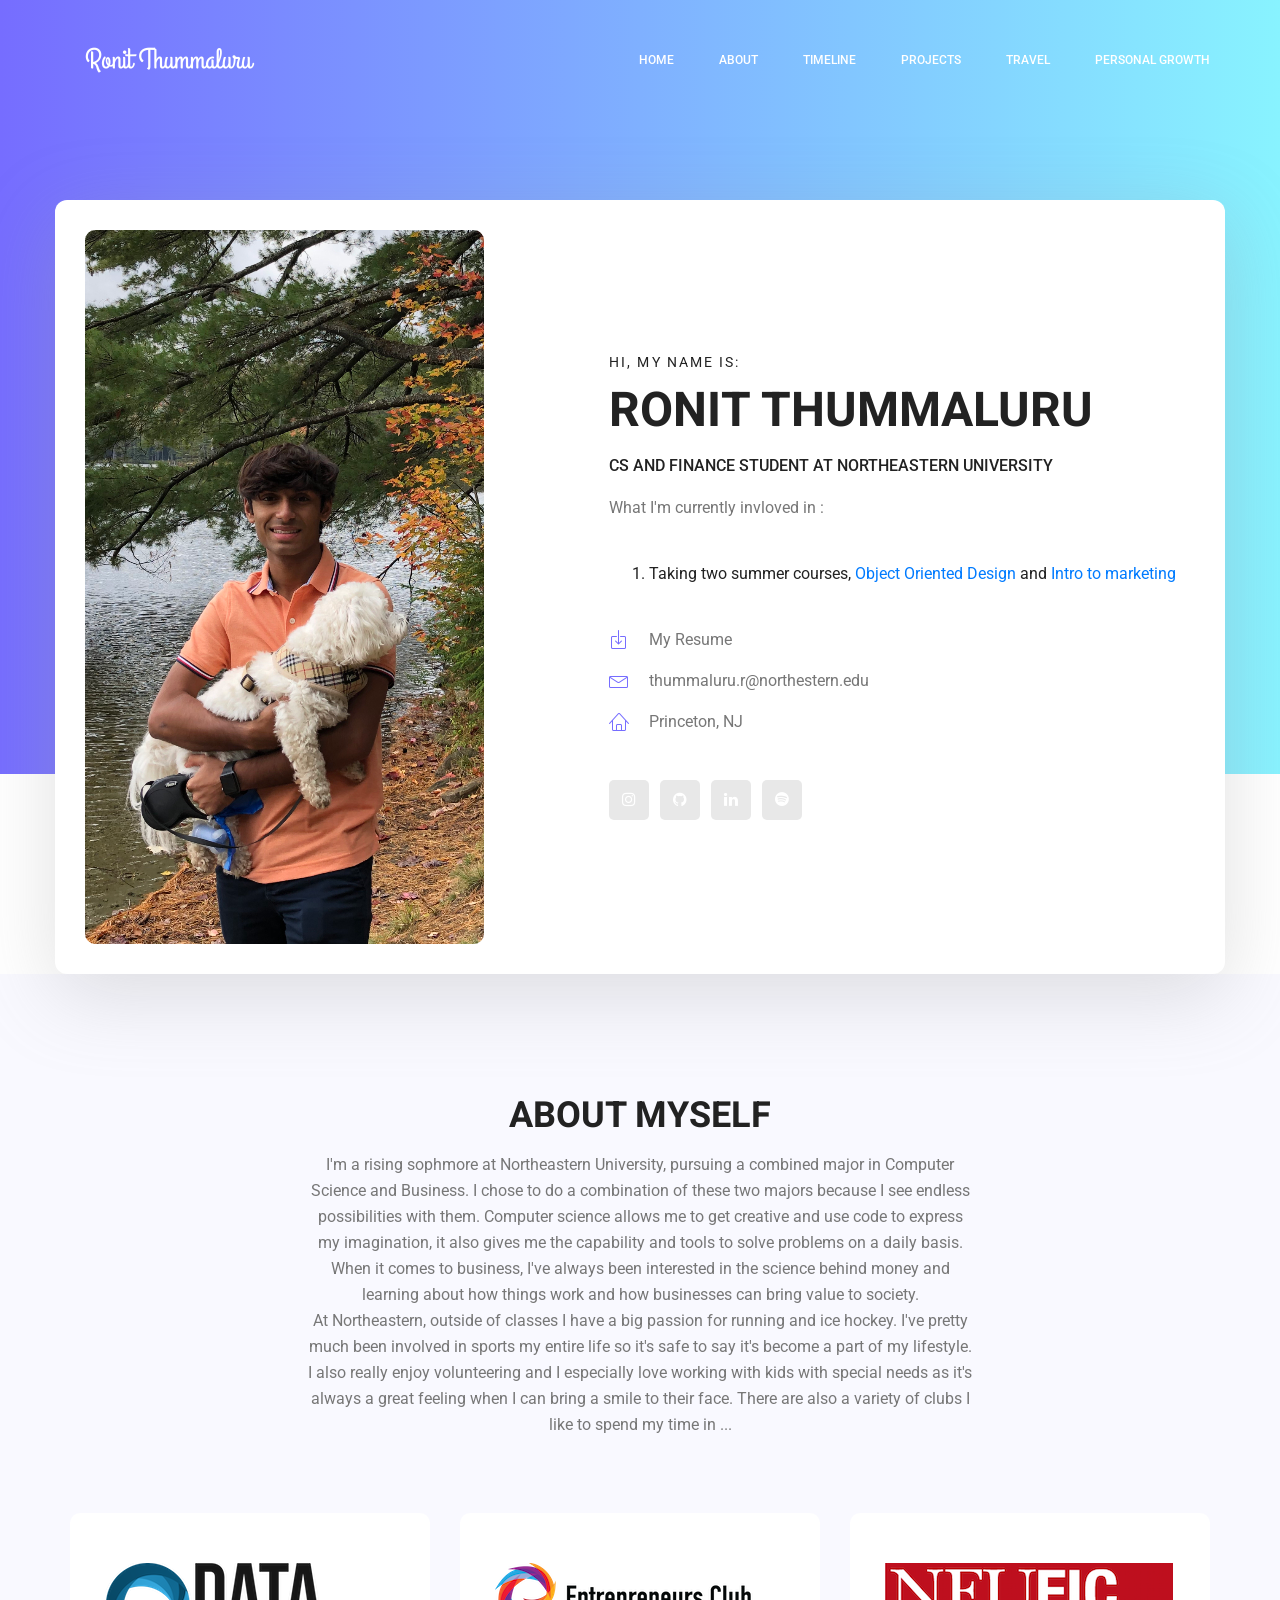
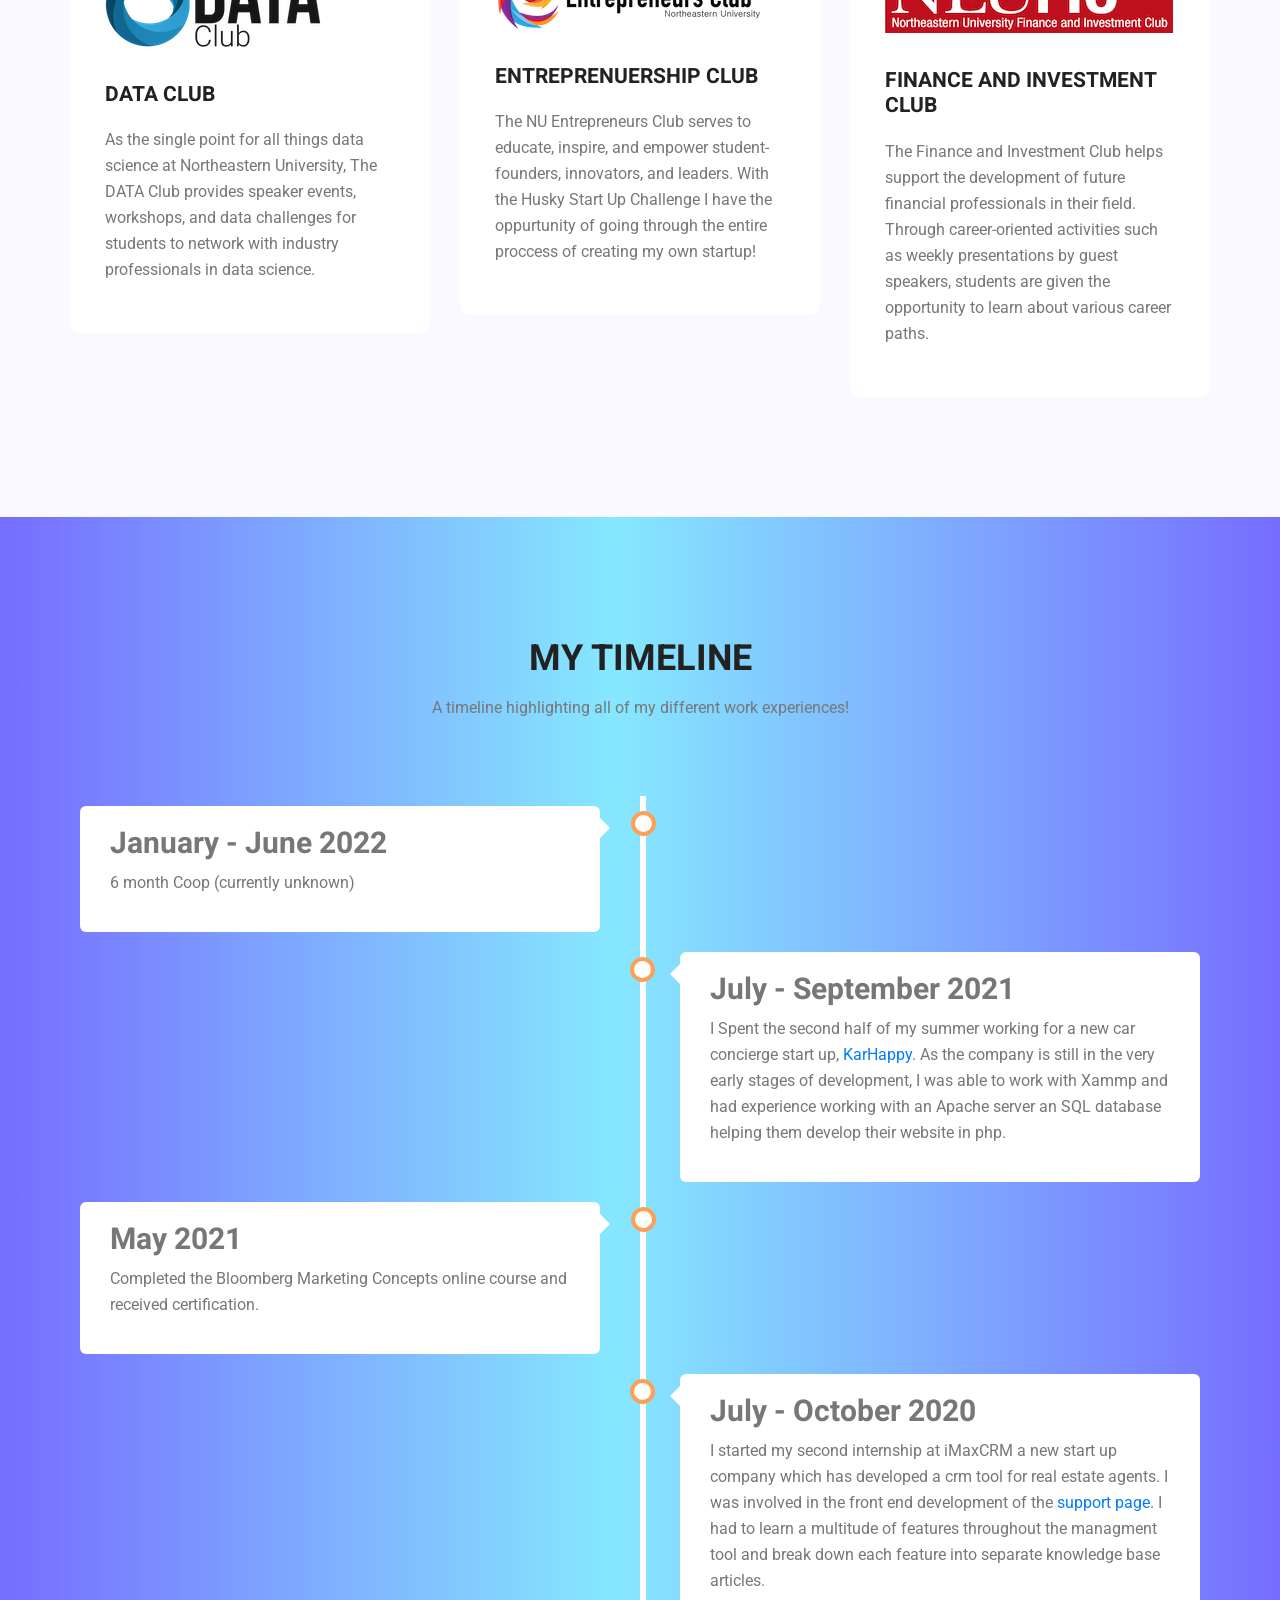
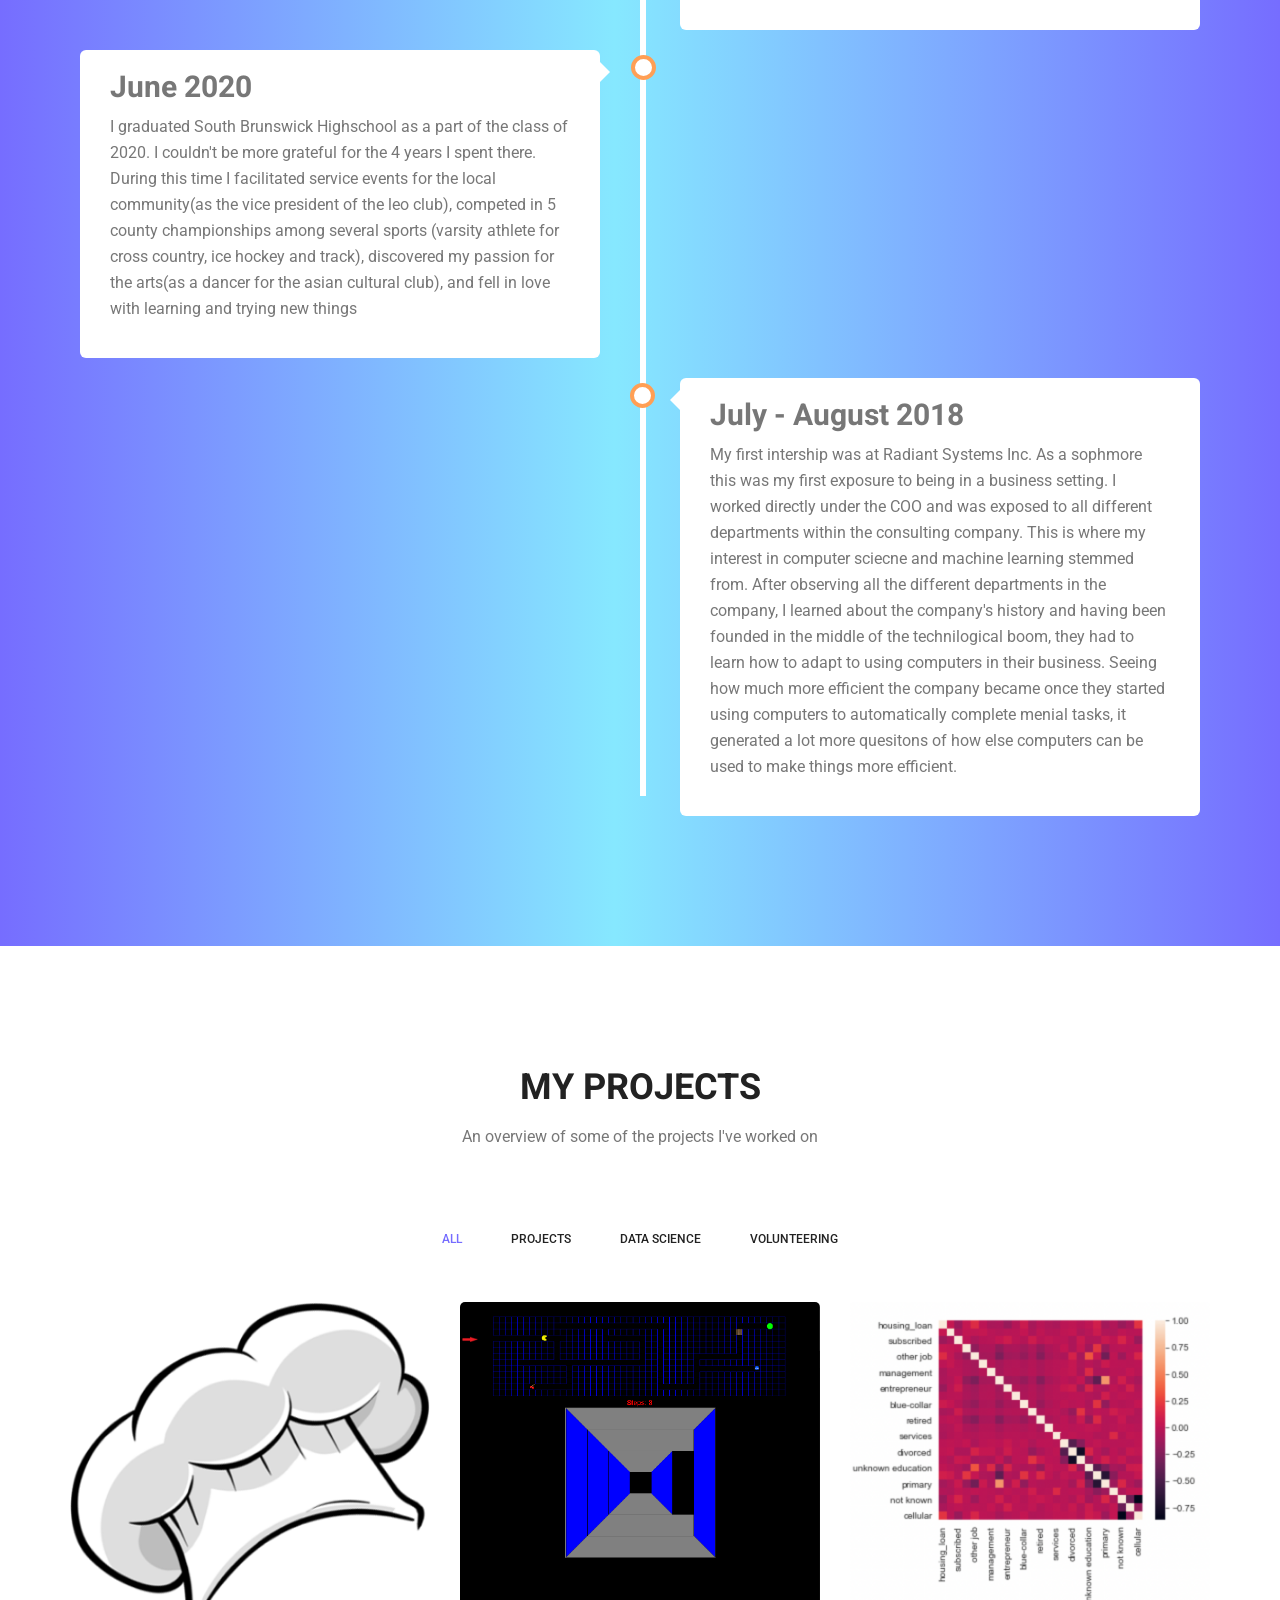
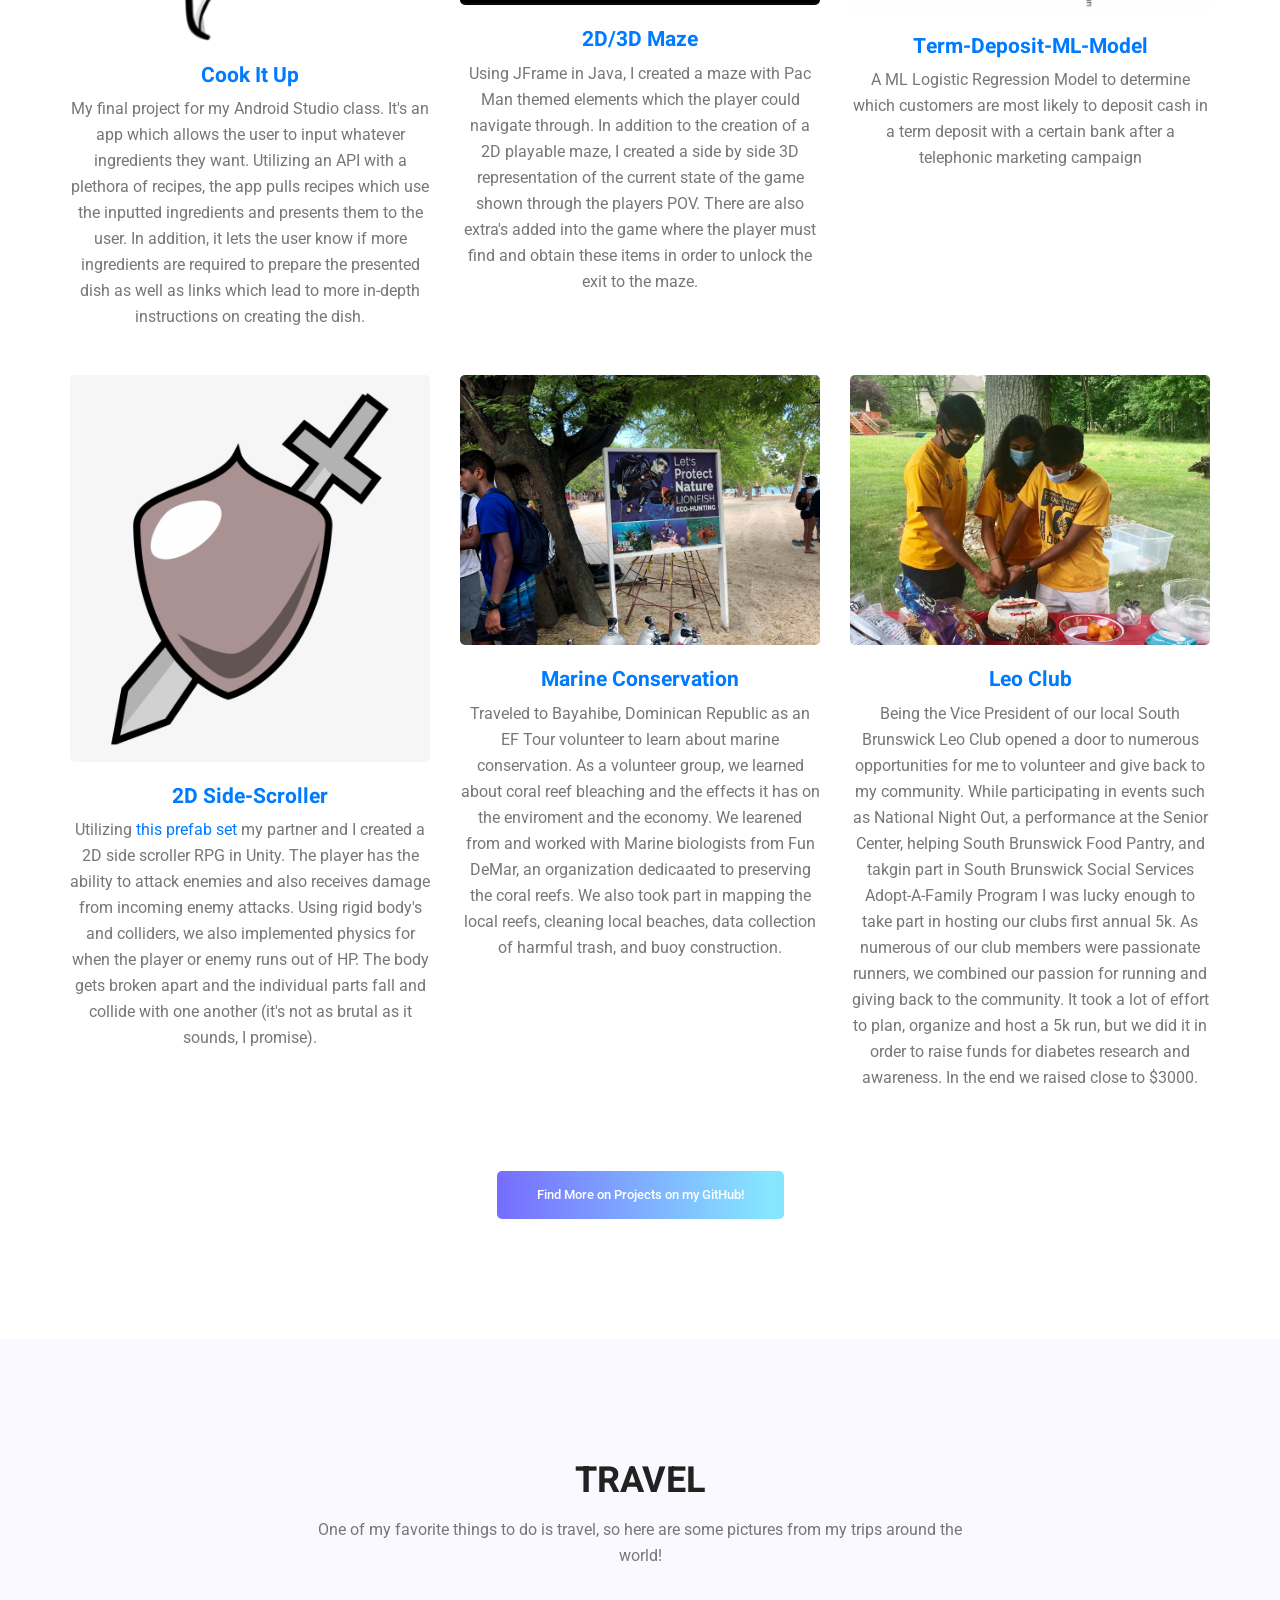
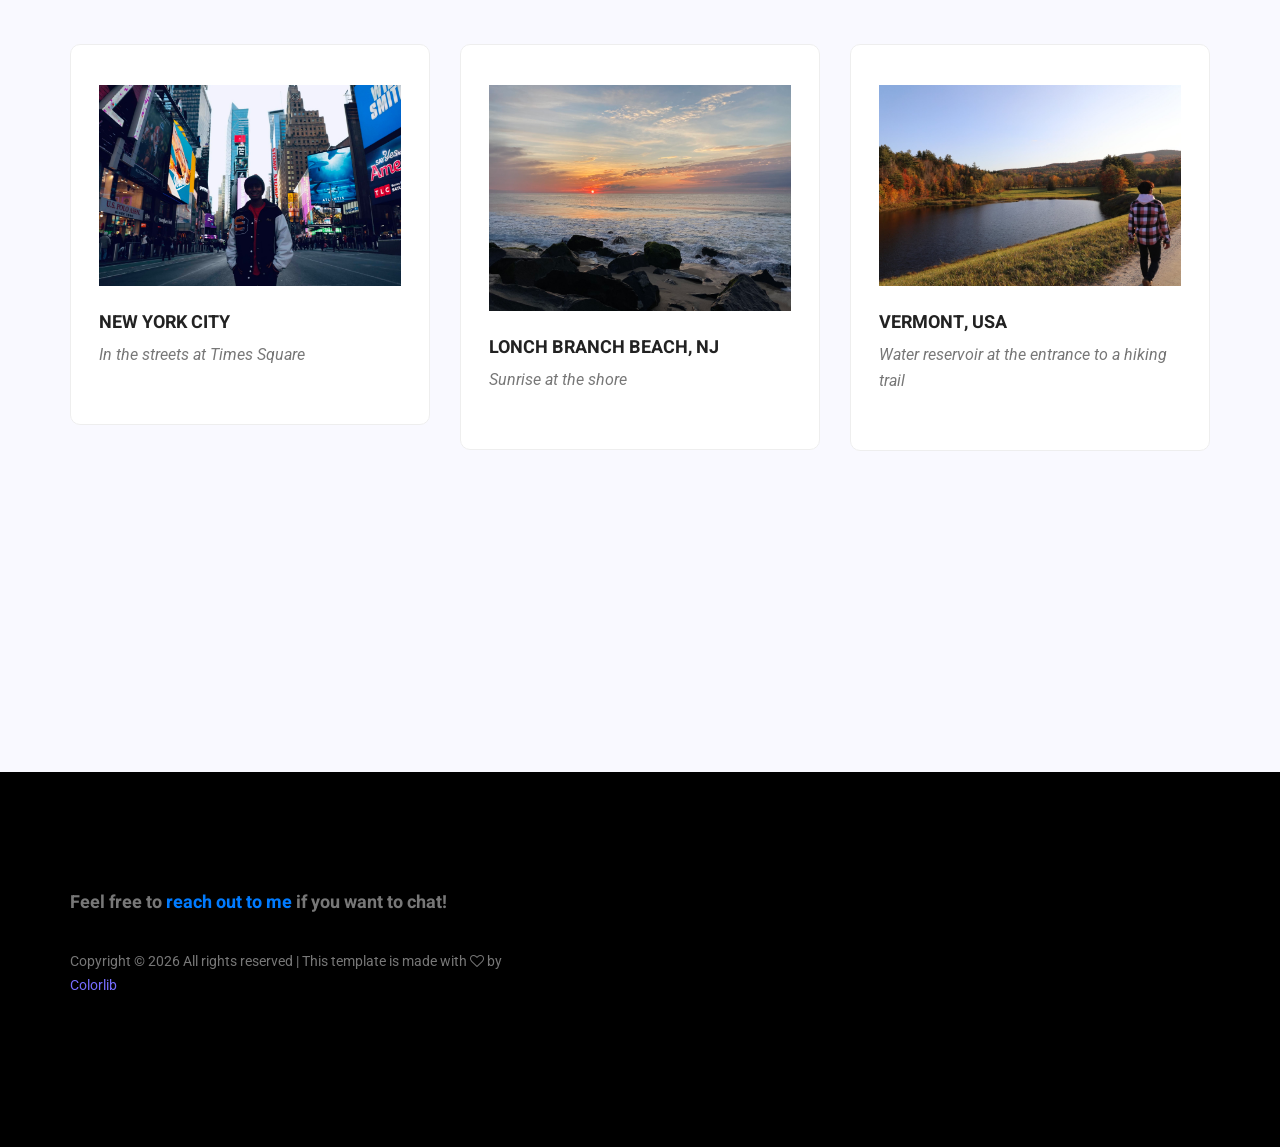
==== commit d52d6238: "testing" ====
--- a/Website/index.html
+++ b/Website/index.html
@@ -193,7 +193,7 @@
 				  <p>I graduated South Brunswick Highschool as a part of the class of 2020. I couldn't be more grateful for the 4 years I spent there.
 					During this time I facilitated service events for the local community(as the vice president of the leo club),  
 					competed in 5 county championships among several sports (varsity athlete for cross country, ice hockey and track), discovered my passion for the arts(as a dancer for the asian cultural club),
-					and fell in love with learning and trying new things.
+					and fell in love with learning and trying new things
 				  </p>
 				</div>
 			</div>
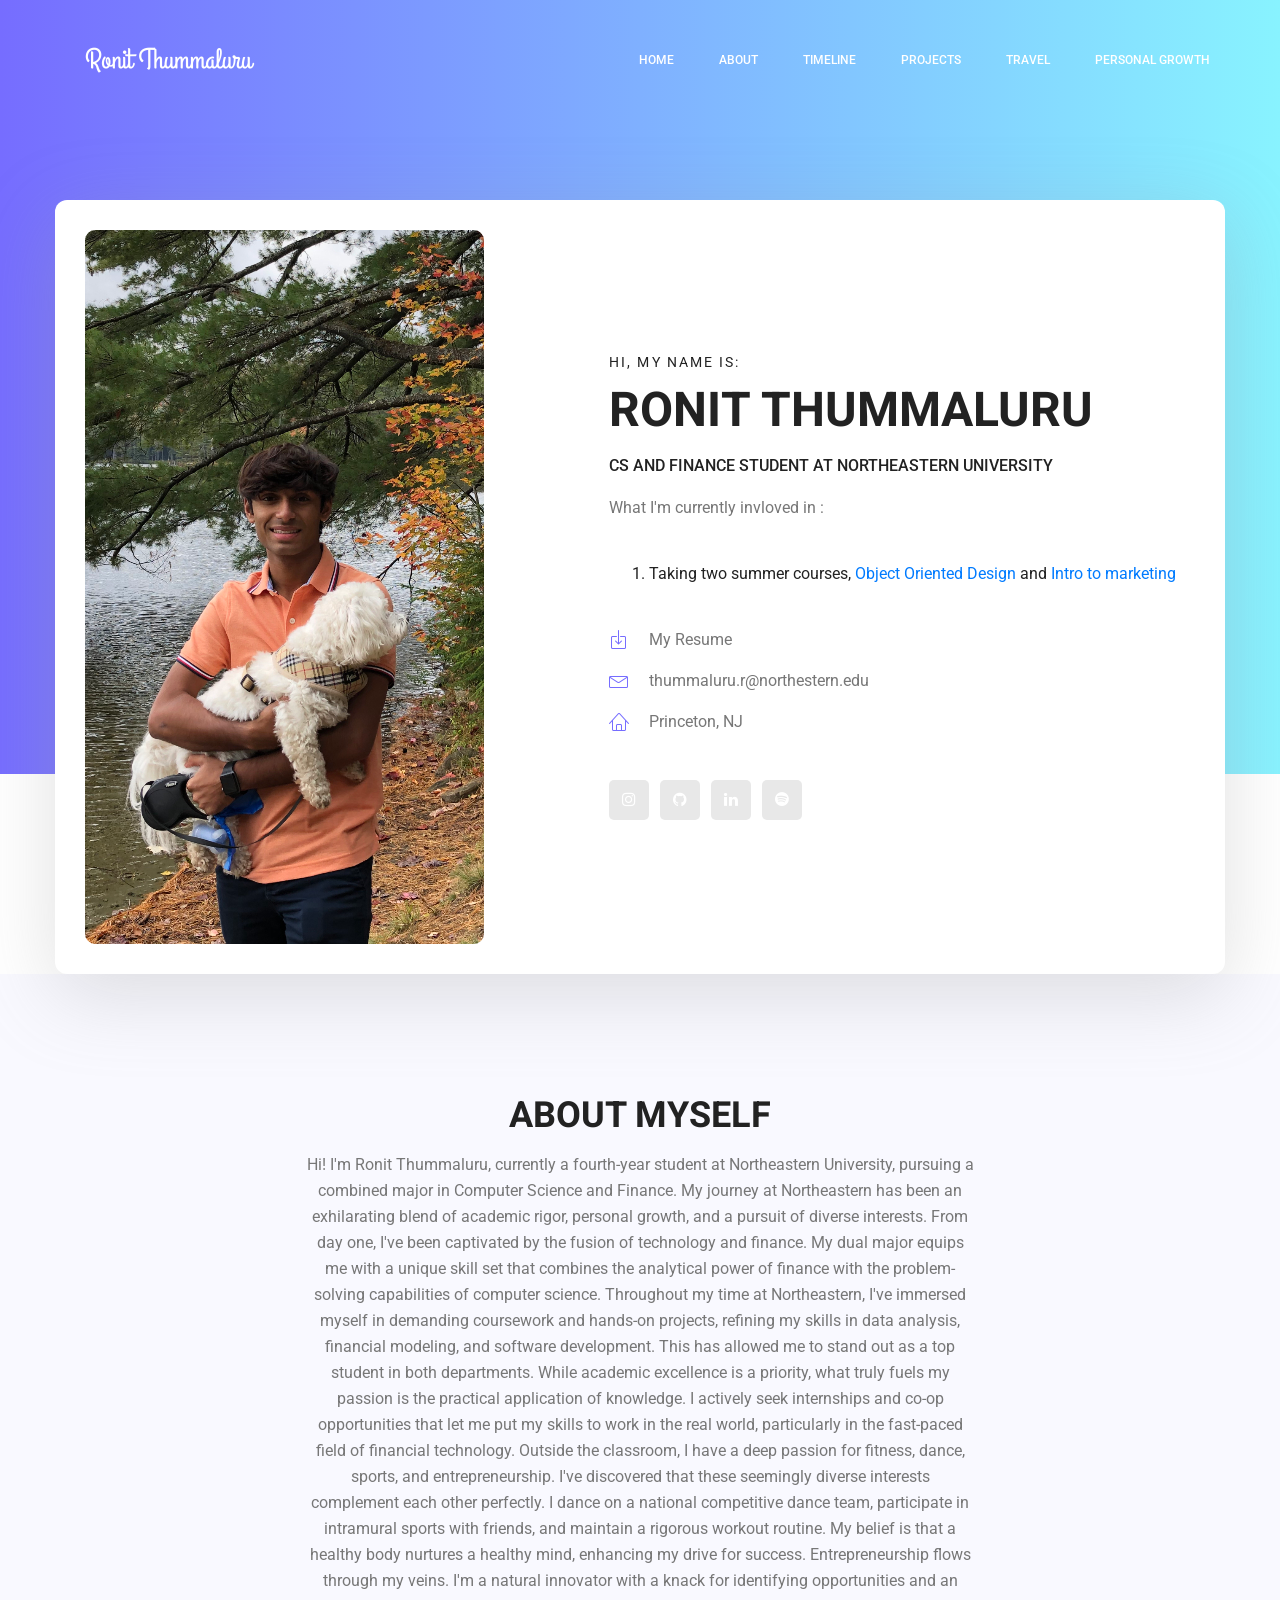
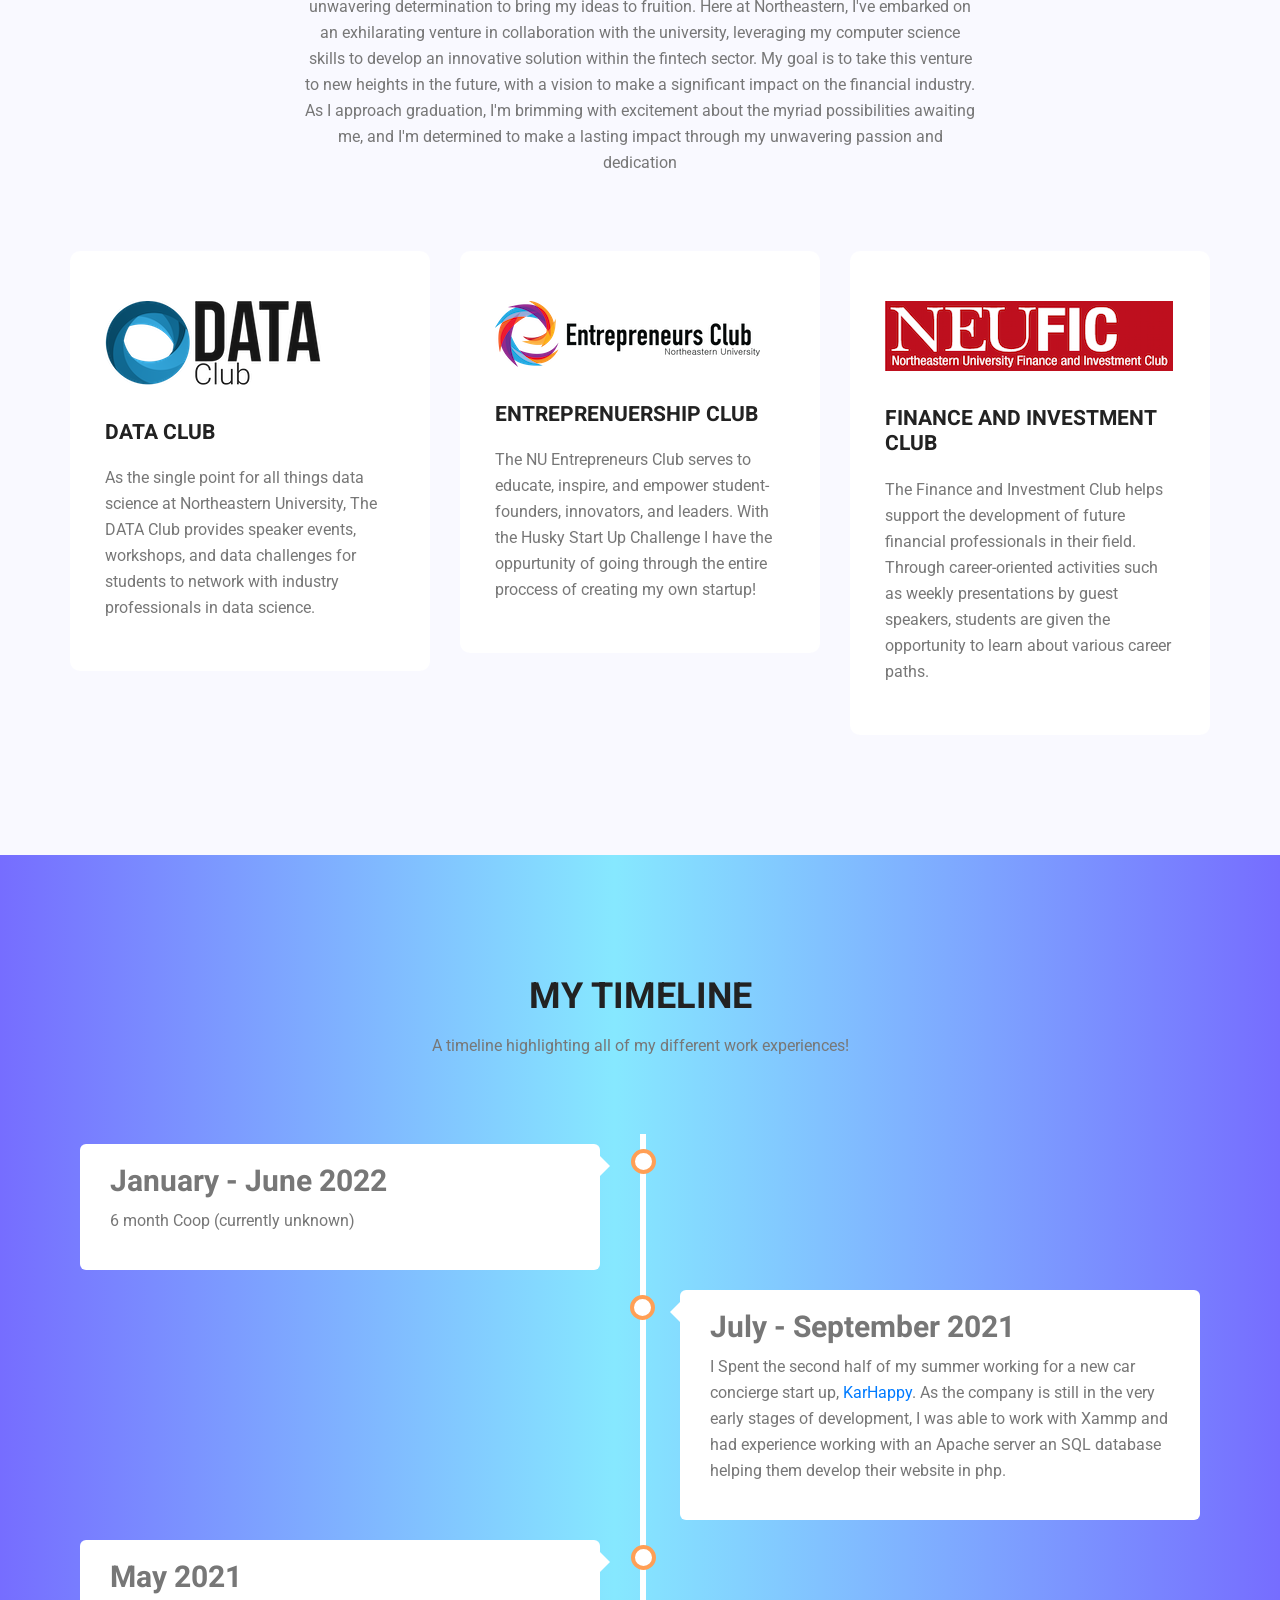
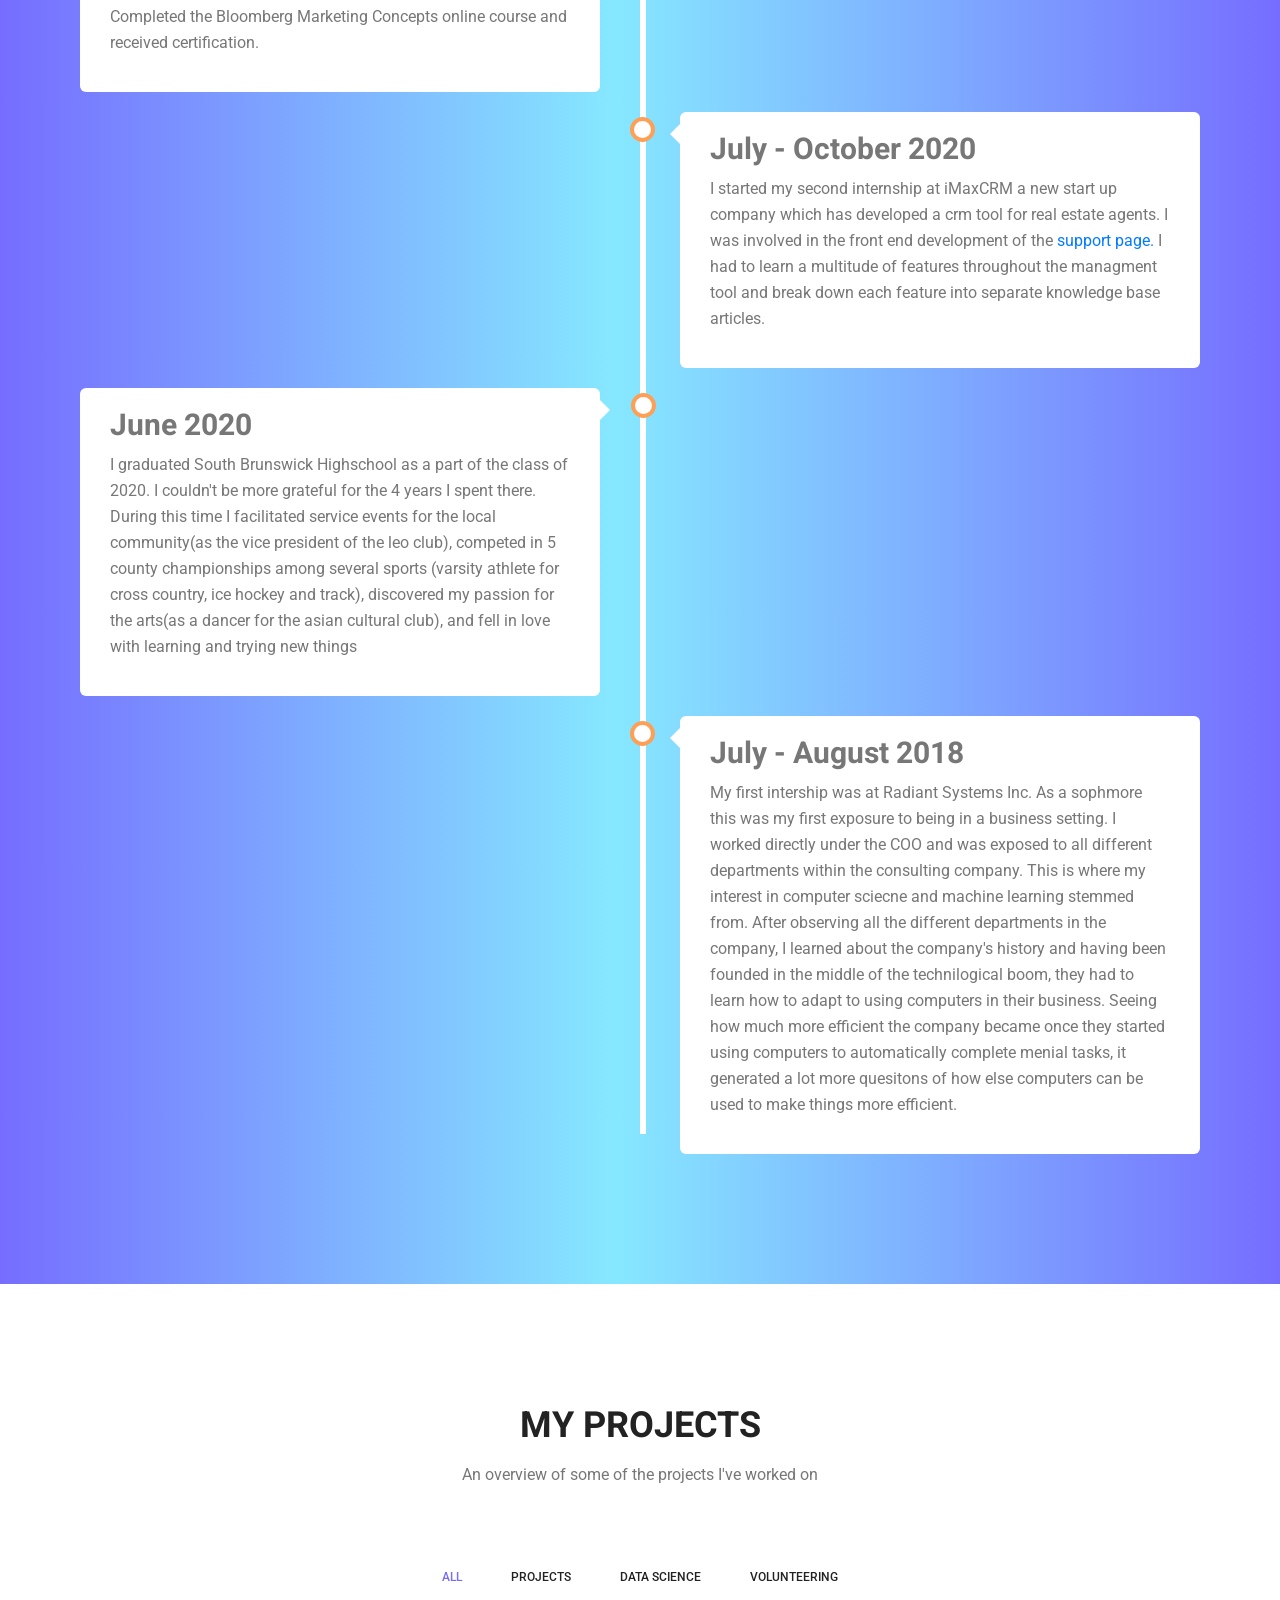
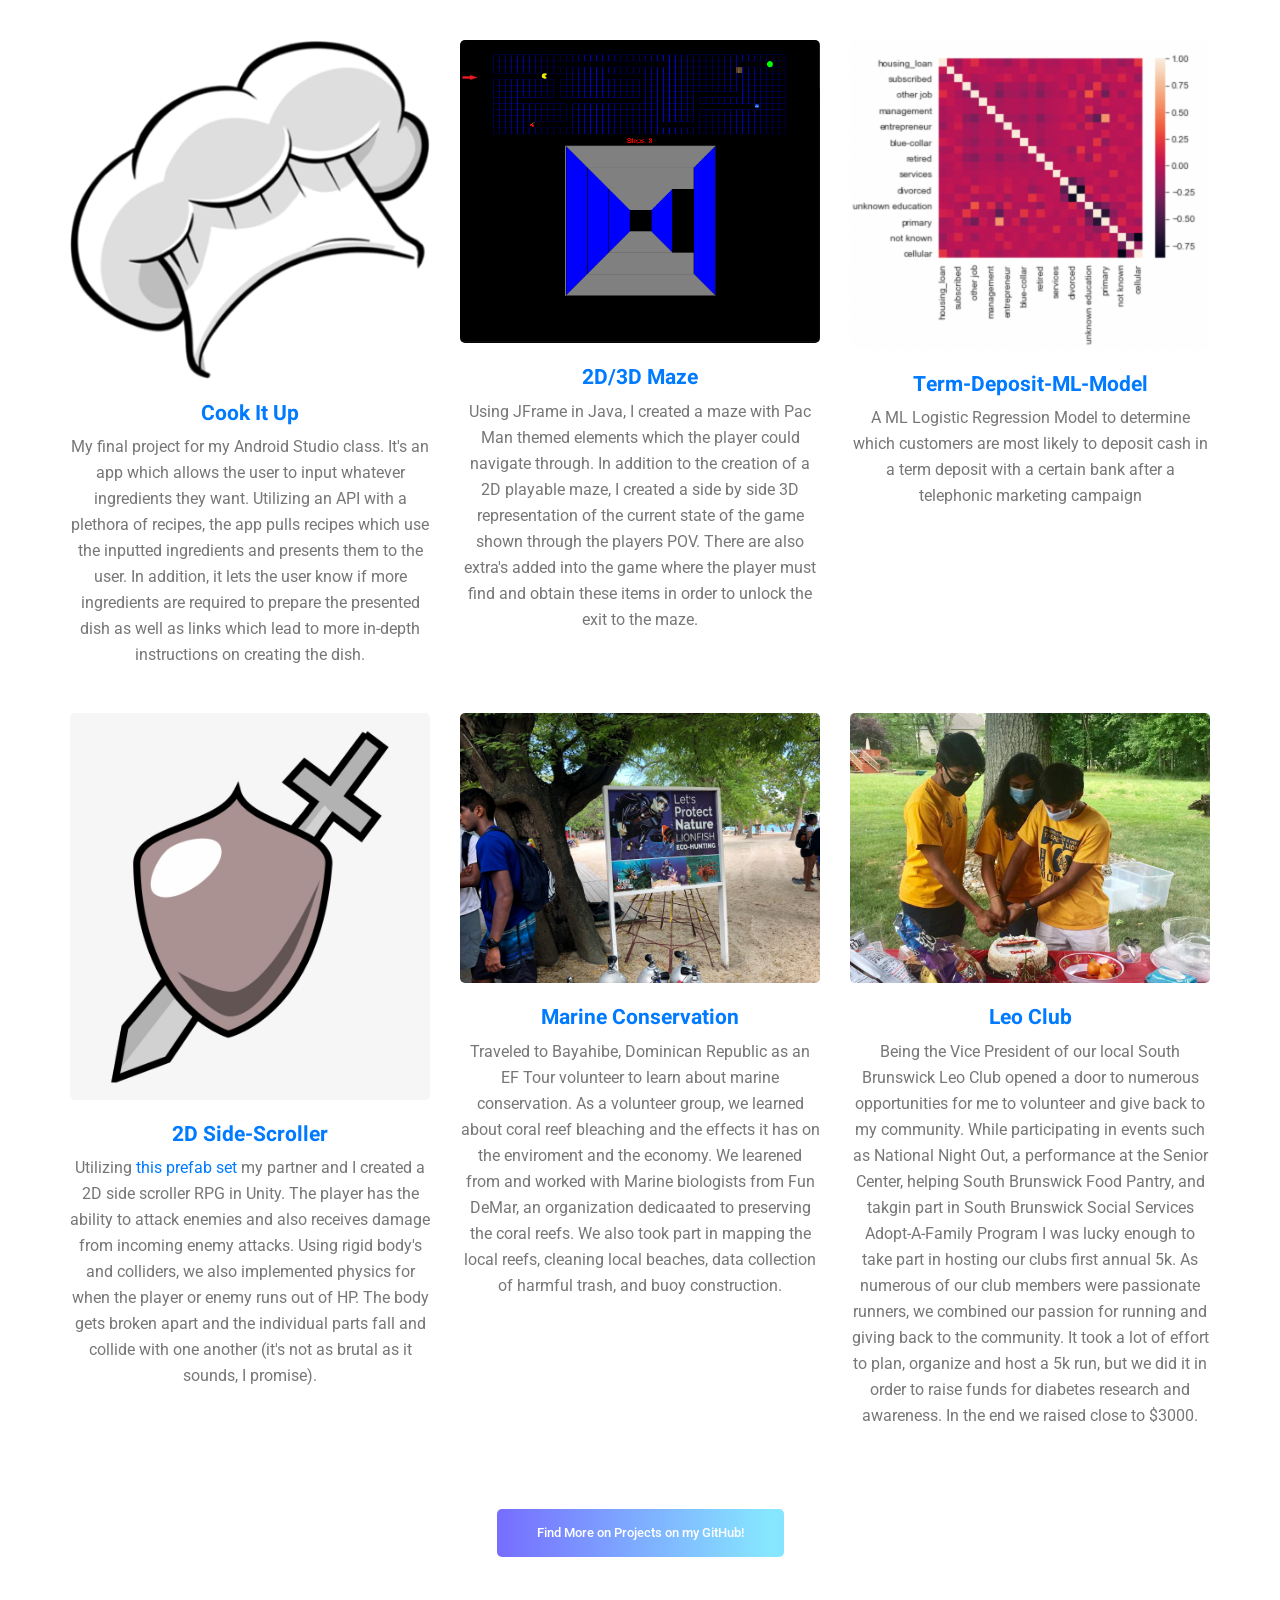
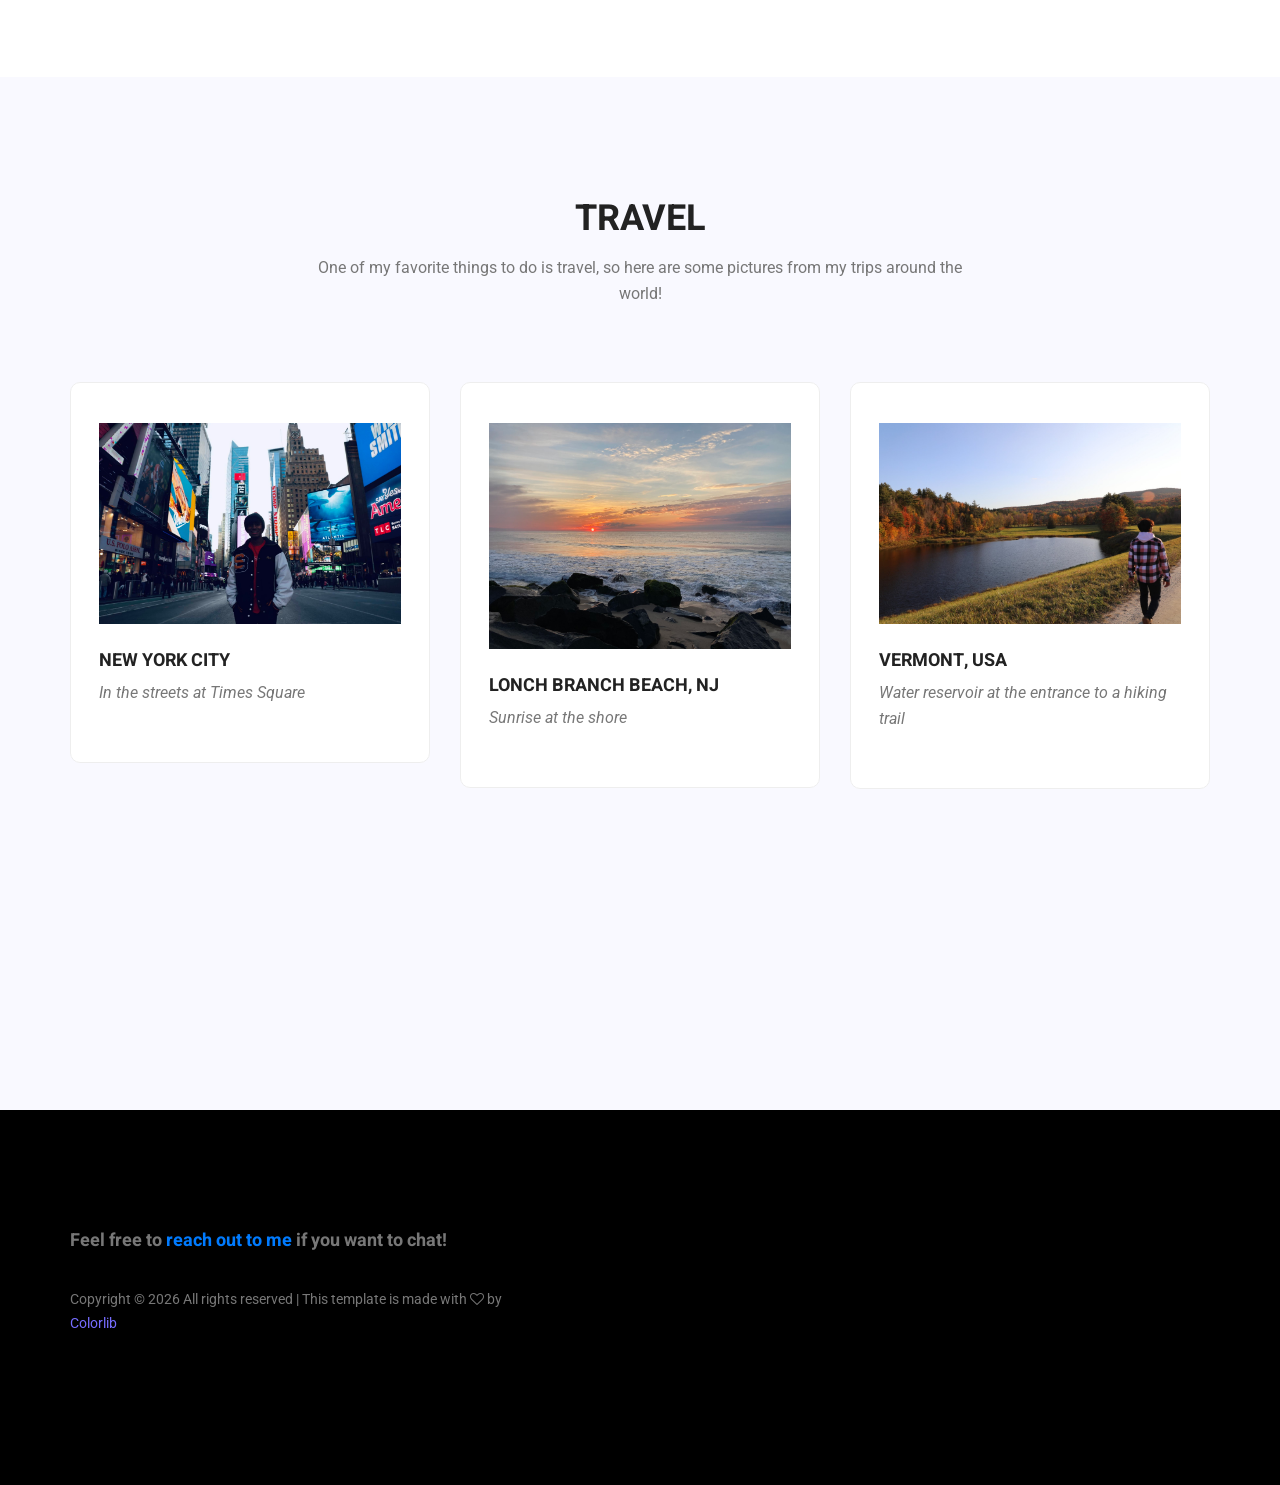
==== commit 518f33e8: "updating bio" ====
--- a/Website/index.html
+++ b/Website/index.html
@@ -106,14 +106,16 @@
 		<div class="container">
 			<div class="main_title">
 				<h2>About Myself</h2>
-				<p>I'm a rising sophmore at Northeastern University, pursuing a combined major in Computer Science and Business. I chose to do a combination
-					of these two majors because I see endless possibilities with them. Computer science allows me to get creative and use code to express
-					my imagination, it also gives me the capability and tools to solve problems on a daily basis. When it comes to business, I've always
-					been interested in the science behind money and learning about how things work and how businesses can bring value to society.
-				</p>
-				<p>At Northeastern, outside of classes I have a big passion for running and ice hockey. I've pretty much been involved in sports my entire life so it's 
-					safe to say it's become a part of my lifestyle. I also really enjoy volunteering and I especially love working with kids 
-					with special needs as it's always a great feeling when I can bring a smile to their face. There are also a variety of clubs I like to spend my time in ...
+				<p>
+					Hi! I'm Ronit Thummaluru, currently a fourth-year student at Northeastern University, pursuing a combined major in Computer Science and Finance. My journey at Northeastern has been an exhilarating blend of academic rigor, personal growth, and a pursuit of diverse interests.
+					From day one, I've been captivated by the fusion of technology and finance. My dual major equips me with a unique skill set that combines the analytical power of finance with the problem-solving capabilities of computer science. 
+					Throughout my time at Northeastern, I've immersed myself in demanding coursework and hands-on projects, refining my skills in data analysis, financial modeling, and software development. This has allowed me to stand out as a top student in both departments.
+					While academic excellence is a priority, what truly fuels my passion is the practical application of knowledge. I actively seek internships and co-op opportunities that let me put my skills to work in the real world, particularly in the fast-paced field of financial technology.
+					Outside the classroom, I have a deep passion for fitness, dance, sports, and entrepreneurship. I've discovered that these seemingly diverse interests complement each other perfectly. I dance on a national competitive dance team, participate in intramural sports with friends, and maintain a rigorous workout routine. 
+					My belief is that a healthy body nurtures a healthy mind, enhancing my drive for success.	
+					Entrepreneurship flows through my veins. 
+					I'm a natural innovator with a knack for identifying opportunities and an unwavering determination to bring my ideas to fruition. Here at Northeastern, I've embarked on an exhilarating venture in collaboration with the university, leveraging my computer science skills to develop an innovative solution within the fintech sector. My goal is to take this venture to new heights in the future, with a vision to make a significant impact on the financial industry.
+					As I approach graduation, I'm brimming with excitement about the myriad possibilities awaiting me, and I'm determined to make a lasting impact through my unwavering passion and dedication
 				</p>
 			</div>
 			<div class="feature_inner row">
